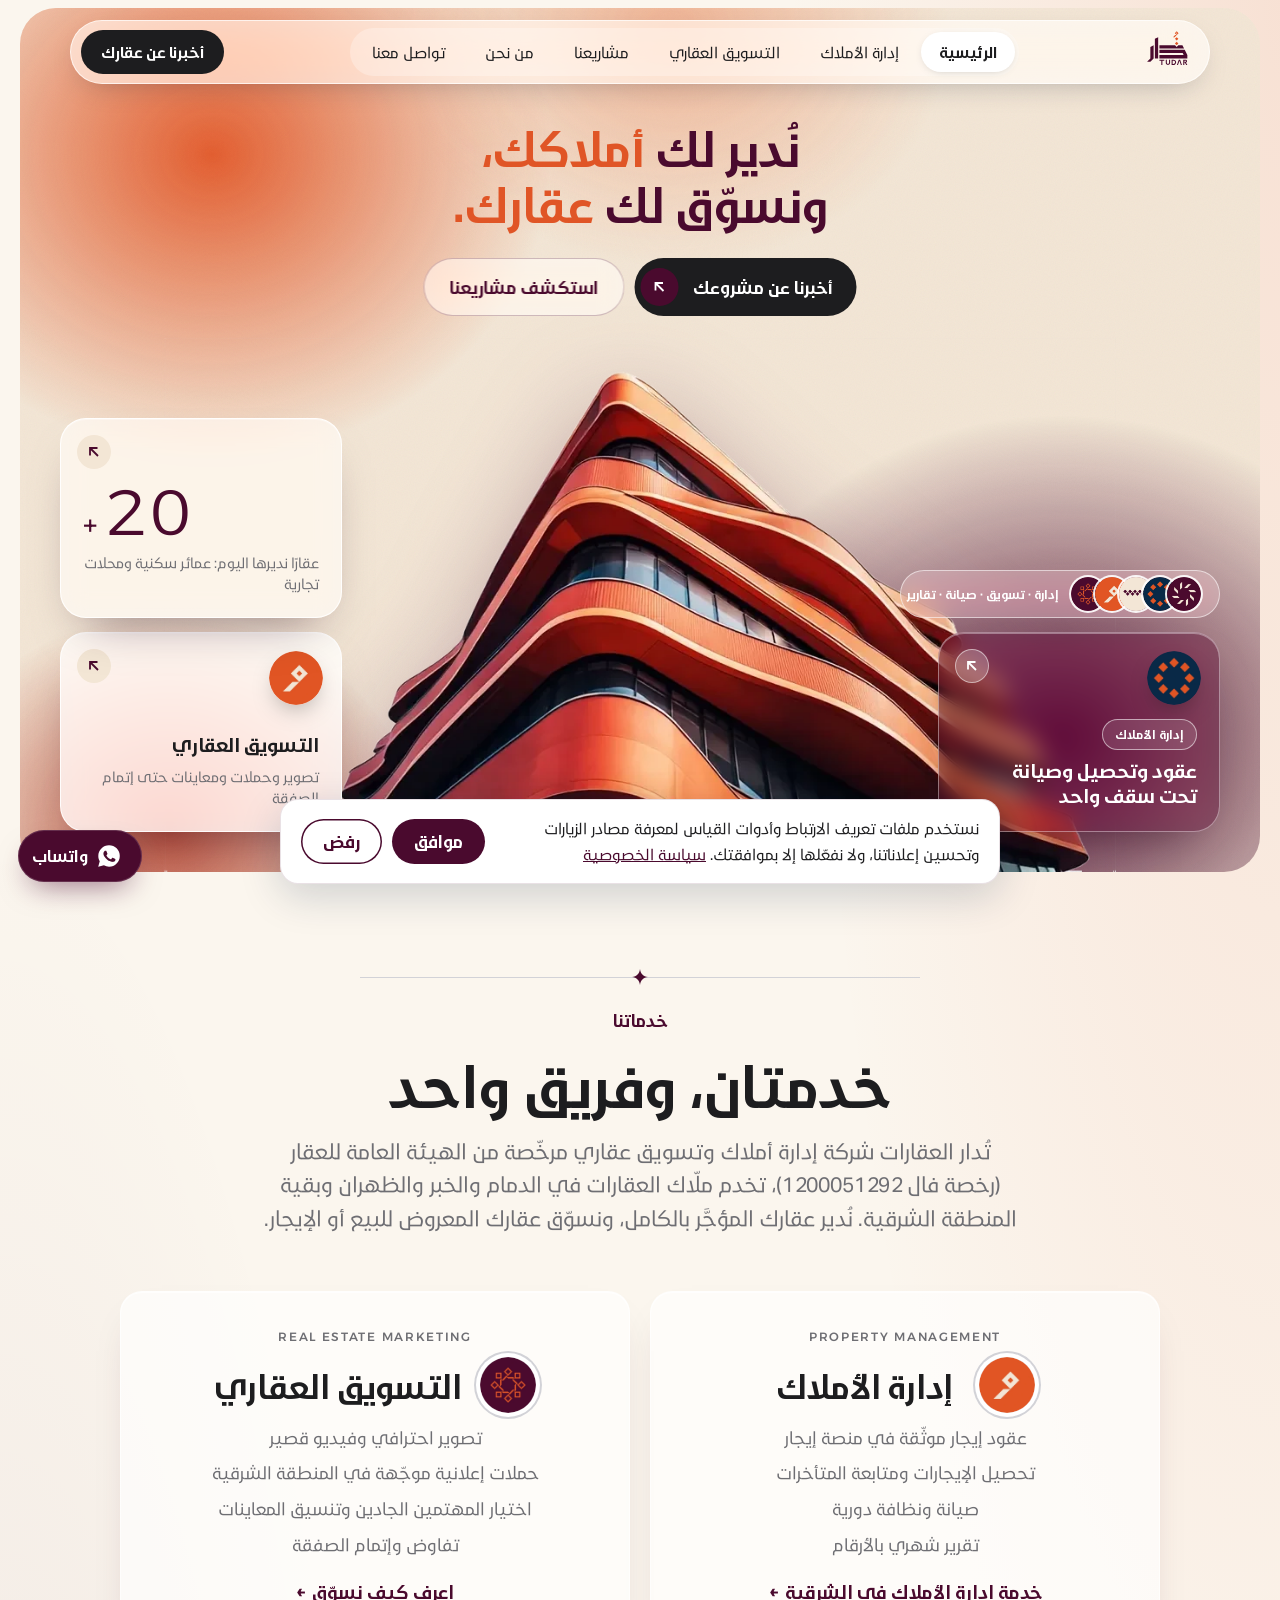
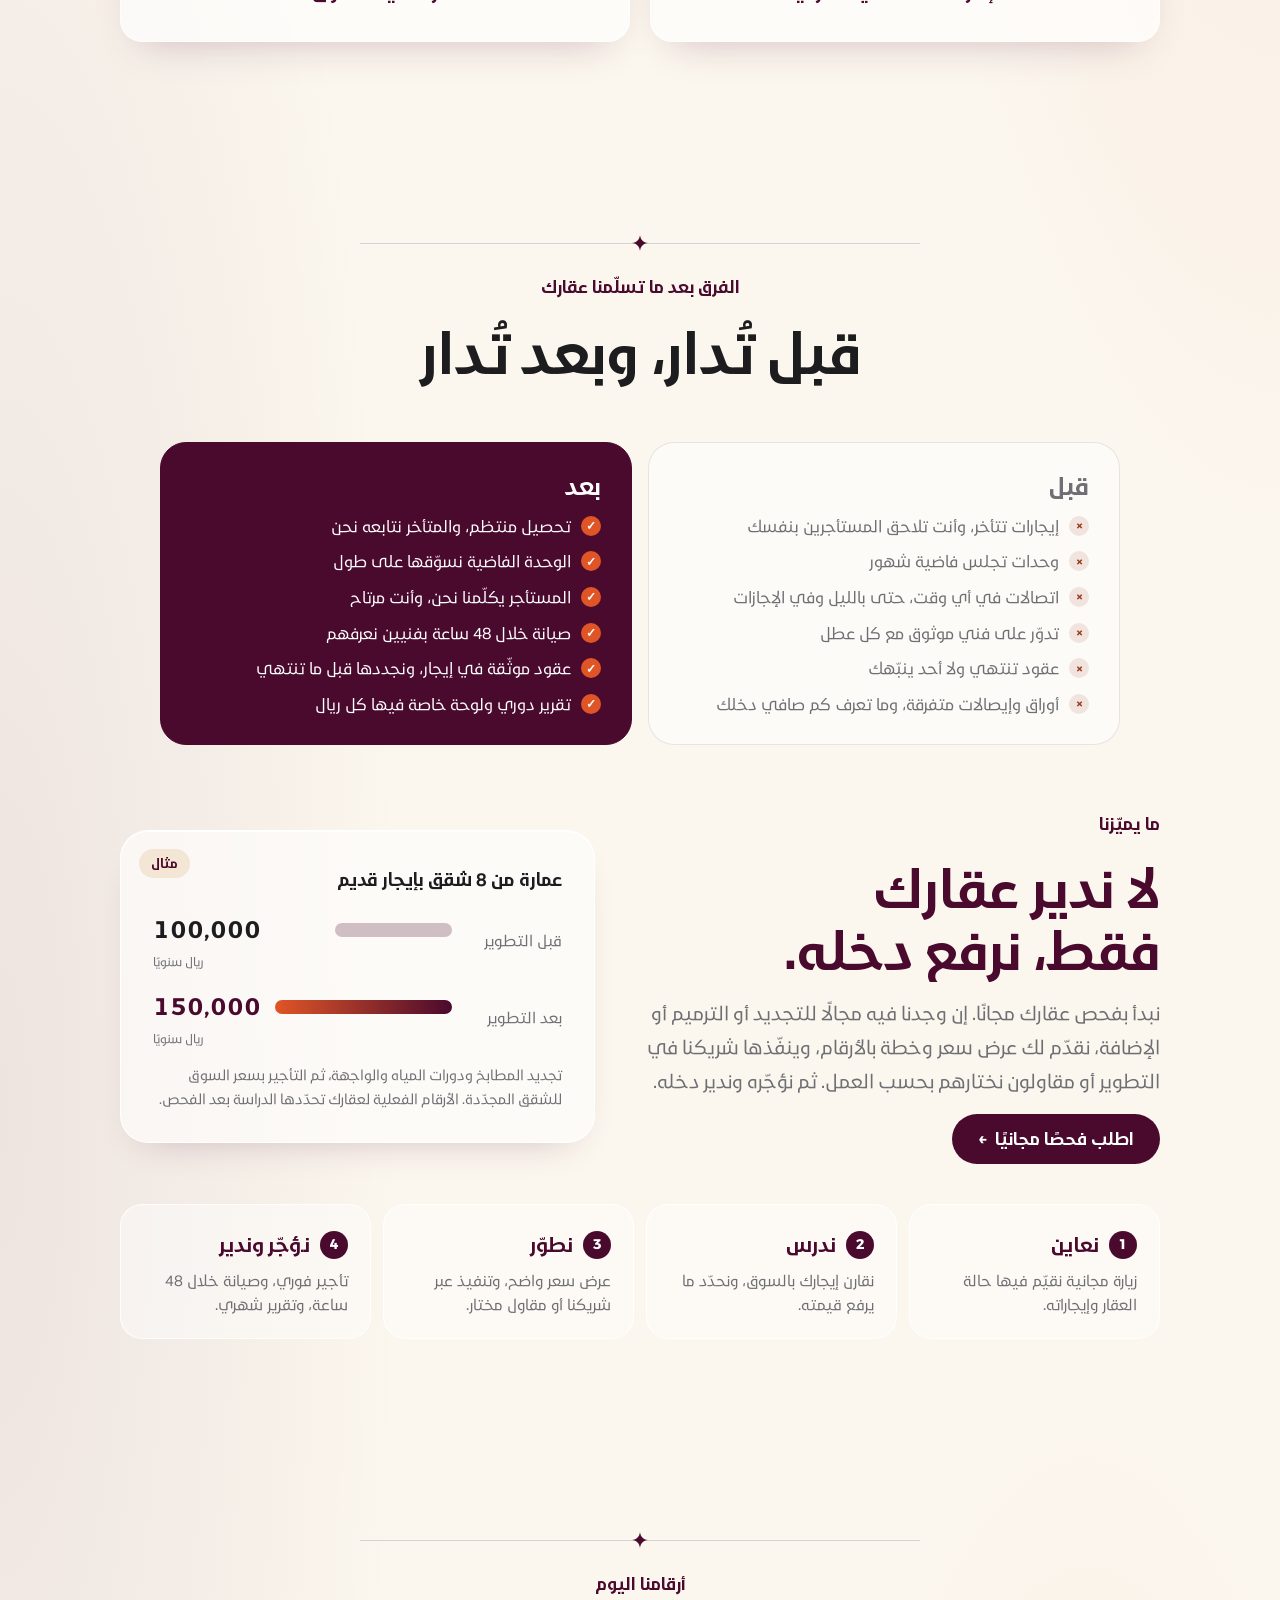
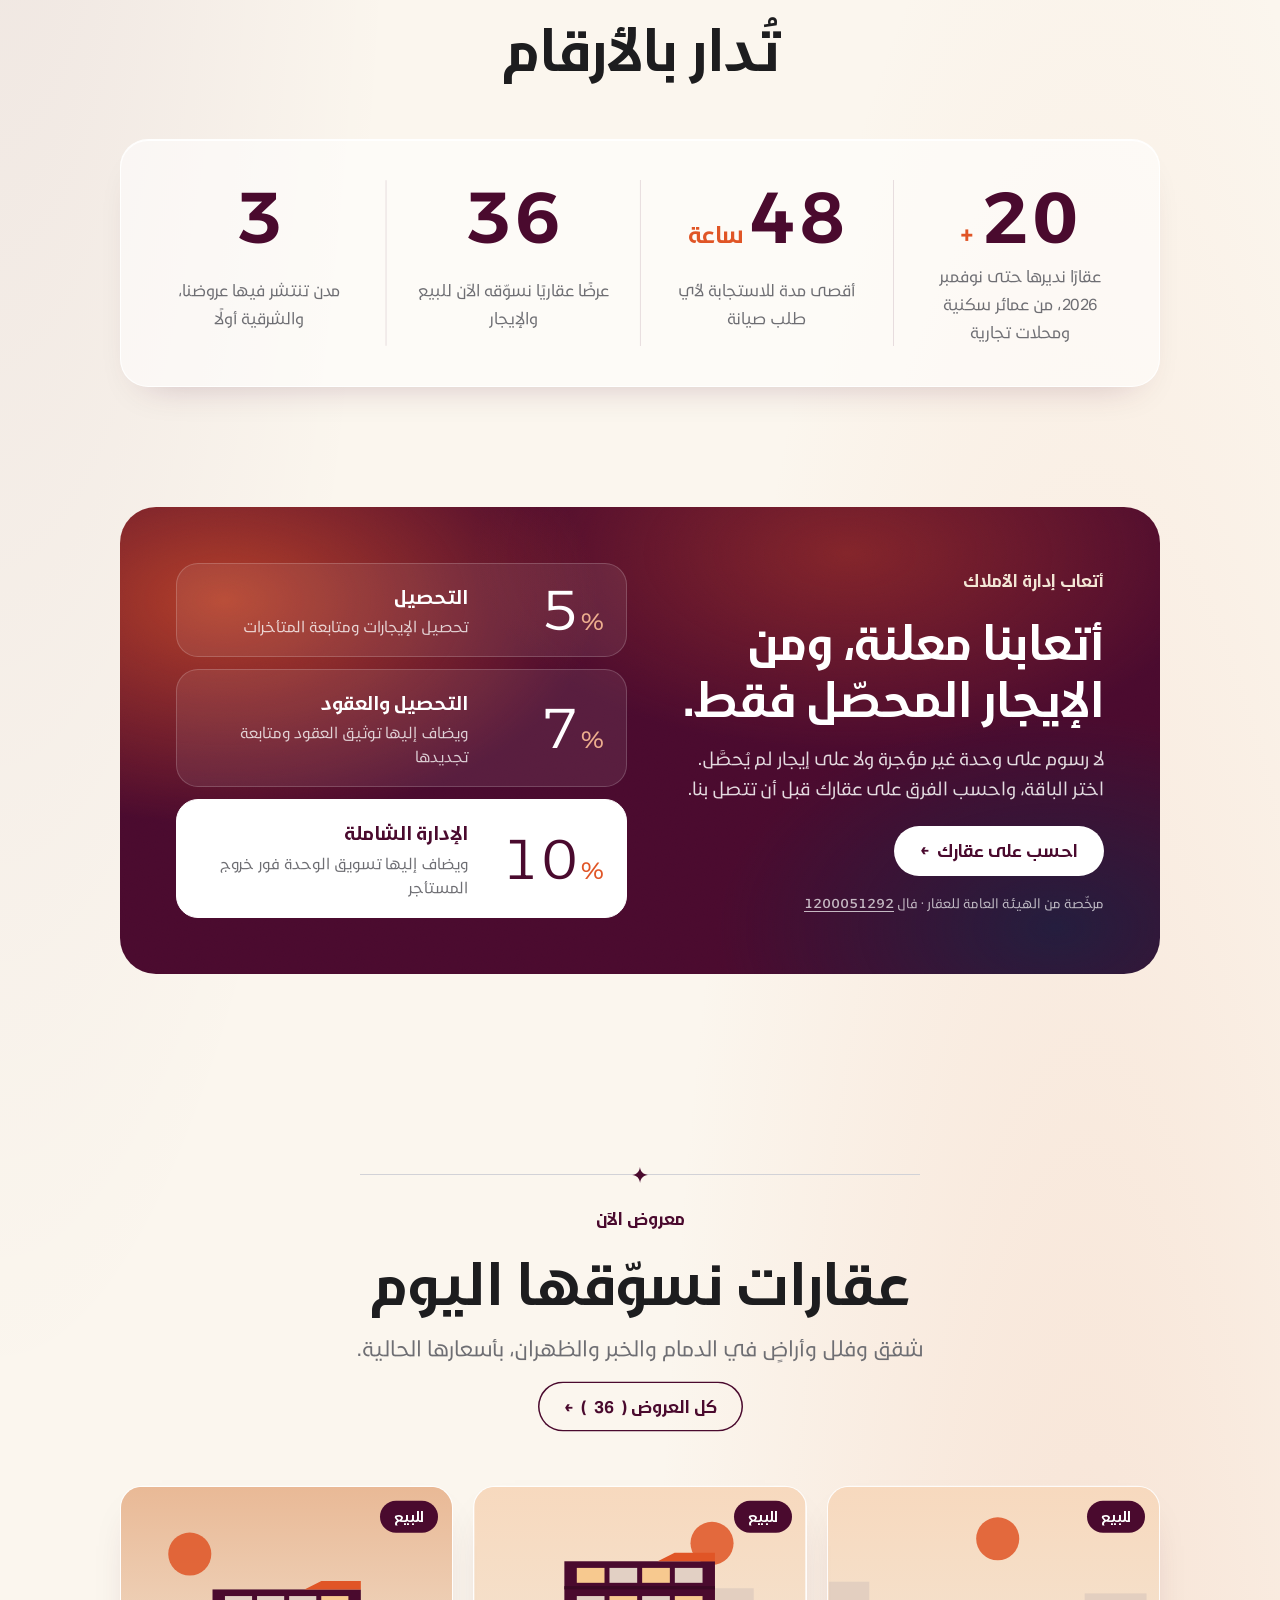
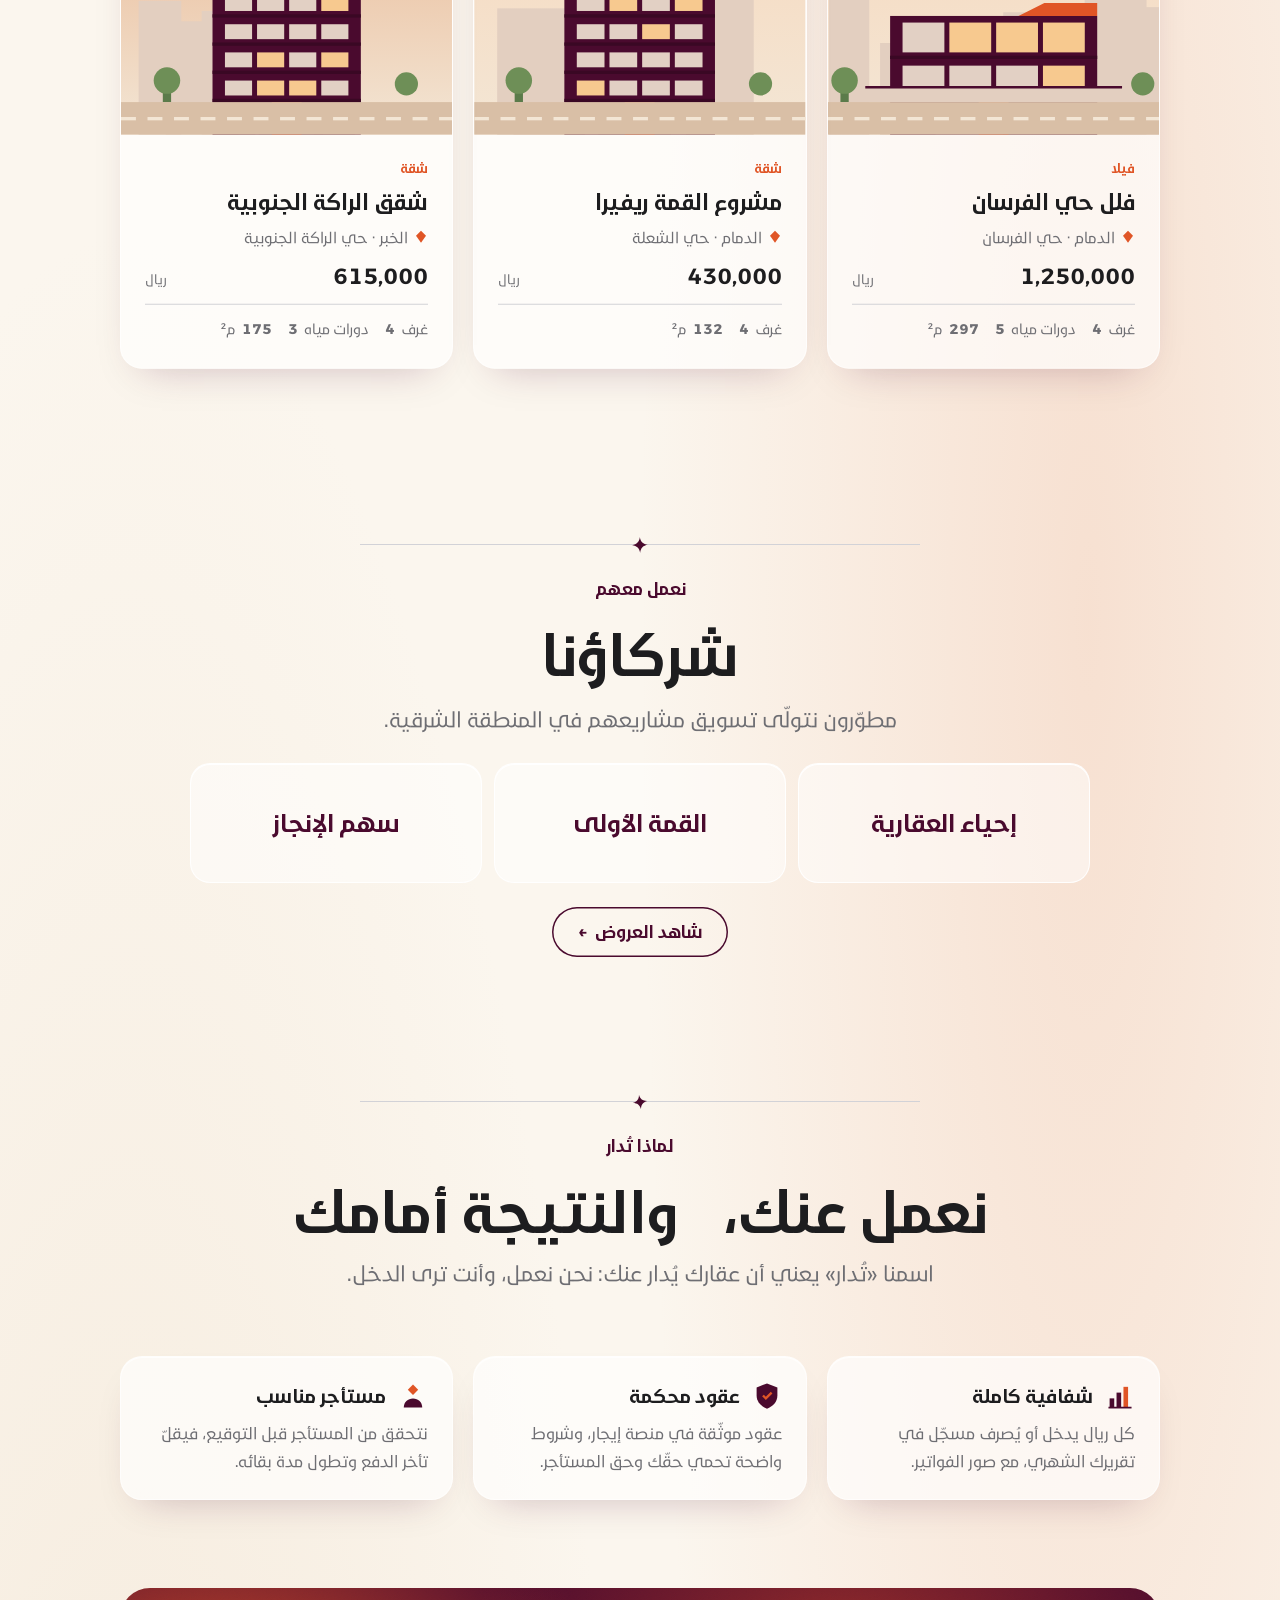
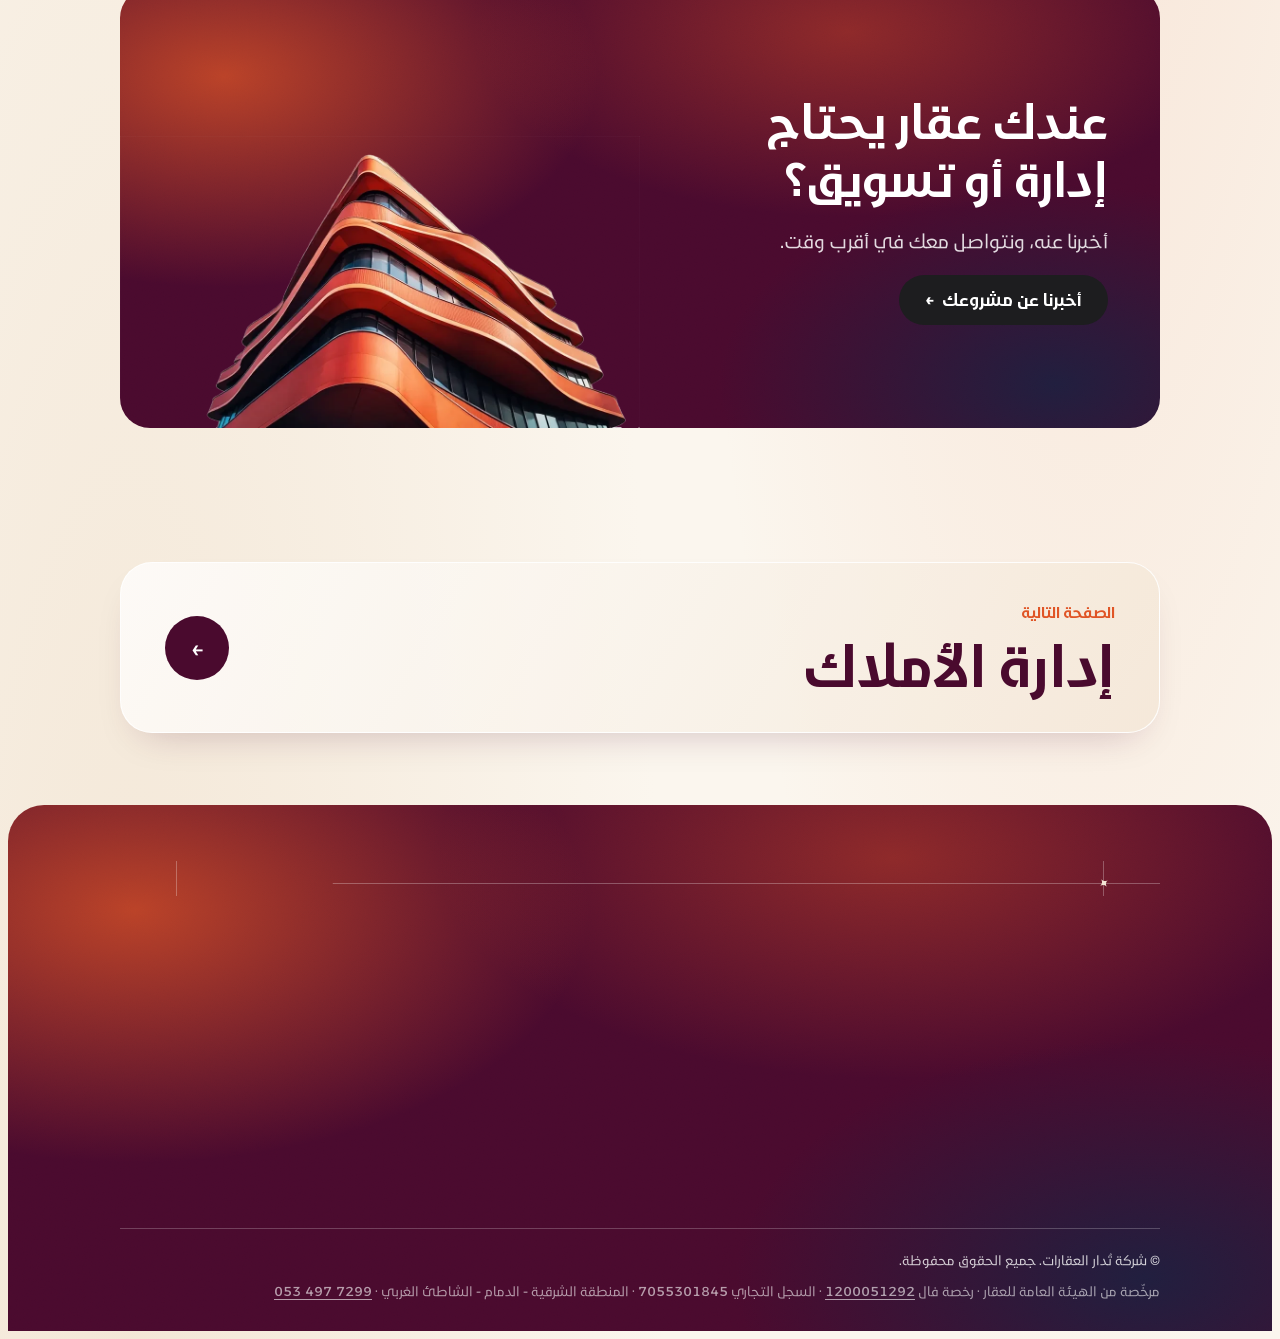
==== index.html @ bb9e34f0 "تحديث العروض من عقار" ====
<!doctype html>
<html lang="ar" dir="rtl">
<head>
<meta charset="utf-8">
<meta name="robots" content="noindex,nofollow"><!-- نسخة المعاينة فقط: tools/make-production.mjs يحذف هذا السطر -->
<meta name="viewport" content="width=device-width,initial-scale=1,viewport-fit=cover">
<title>تُدار العقارات | إدارة أملاك وتسويق عقاري بالشرقية</title>
<meta name="description" content="نُدير لك أملاكك ونسوّق لك عقارك في الدمام والخبر والظهران: تحصيل، عقود، صيانة خلال 48 ساعة وتقارير شهرية. اطلب فحص عمارتك مجانًا.">
<meta name="theme-color" content="#FFFFFF">
<link rel="canonical" href="https://tudar.sa/">
<link rel="alternate" hreflang="ar-SA" href="https://tudar.sa/">
<link rel="alternate" hreflang="x-default" href="https://tudar.sa/">
<link rel="icon" href="favicon.svg" type="image/svg+xml">
<link rel="icon" href="favicon-32.png" sizes="32x32" type="image/png">
<link rel="apple-touch-icon" href="apple-touch-icon.png">
<meta property="og:type" content="website">
<meta property="og:locale" content="ar_SA">
<meta property="og:site_name" content="تُدار العقارات">
<meta property="og:title" content="تُدار العقارات | إدارة أملاك وتسويق عقاري بالشرقية">
<meta property="og:description" content="نُدير لك أملاكك ونسوّق لك عقارك في الدمام والخبر والظهران: تحصيل، عقود، صيانة خلال 48 ساعة وتقارير شهرية. اطلب فحص عمارتك مجانًا.">
<meta property="og:url" content="https://tudar.sa/">
<meta property="og:image" content="https://tudar.sa/og-image.jpg">
<meta property="og:image:width" content="1200">
<meta property="og:image:height" content="630">
<meta name="twitter:card" content="summary_large_image">
<link rel="preload" href="assets/fonts/Noor-Bold.woff2" as="font" type="font/woff2" crossorigin>
<link rel="preload" href="assets/fonts/Noor-Regular.woff2" as="font" type="font/woff2" crossorigin>
<link rel="preload" href="assets/img/hero-building.webp" as="image">
<!-- التنسيقات: كل ملف مسؤول عن جزء، والترتيب مهم (الأخير يغلب) -->
<link rel="stylesheet" href="assets/css/00-fonts.css">
<link rel="stylesheet" href="assets/css/01-base.css">
<link rel="stylesheet" href="assets/css/02-buttons-header.css">
<link rel="stylesheet" href="assets/css/03-sections.css">
<link rel="stylesheet" href="assets/css/04-management.css">
<link rel="stylesheet" href="assets/css/05-projects.css">
<link rel="stylesheet" href="assets/css/06-nav-hero.css">
<link rel="stylesheet" href="assets/css/07-motion-support.css">
<link rel="stylesheet" href="assets/css/08-brand-overrides.css">
<link rel="stylesheet" href="assets/css/09-glass-cover.css">
<link rel="stylesheet" href="assets/css/10-performance.css">
<link rel="stylesheet" href="assets/css/11-next-page.css">
<link rel="stylesheet" href="assets/css/12-calculator.css">
<link rel="stylesheet" href="assets/css/13-cover-headline.css">
<link rel="stylesheet" href="assets/css/14-refresh.css">
<link rel="stylesheet" href="assets/css/15-seo-pages.css">
<!-- Google Tag Manager (GTM-K3HG7TJR). لتغيير الحاوية: استبدل المعرّف هنا وفي الجزء noscript أعلى <body>.
     كل أكواد القياس والبكسلات (GA4 وMeta وTikTok وSnap وX) تُضاف من داخل GTM، ولا تعمل قبل موافقة الزائر. -->
<script>
window.dataLayer=window.dataLayer||[];function gtag(){dataLayer.push(arguments)}
gtag("consent","default",{ad_storage:"denied",ad_user_data:"denied",ad_personalization:"denied",analytics_storage:"denied",wait_for_update:500});
try{if(localStorage.getItem("tdr_consent")==="granted"){gtag("consent","update",{ad_storage:"granted",ad_user_data:"granted",ad_personalization:"granted",analytics_storage:"granted"});dataLayer.push({event:"consent_granted"})}}catch(e){}
(function(w,d,s,l,i){if(/^\{\{/.test(i))return;w[l].push({"gtm.start":new Date().getTime(),event:"gtm.js"});var f=d.getElementsByTagName(s)[0],j=d.createElement(s);j.async=true;j.src="https://www.googletagmanager.com/gtm.js?id="+i;f.parentNode.insertBefore(j,f)})(window,document,"script","dataLayer","GTM-K3HG7TJR");
</script>
<!-- End Google Tag Manager -->
<script type="application/ld+json">{"@context":"https://schema.org","@type":"RealEstateAgent","@id":"https://tudar.sa/#organization","name":"تُدار العقارات","alternateName":["تدار العقارات","شركة تُدار العقارات","Tudar Real Estate","TUDAR"],"url":"https://tudar.sa/","logo":"https://tudar.sa/icon-512.png","image":"https://tudar.sa/og-image.jpg","slogan":"نُدير لك أملاكك، ونسوّق لك عقارك","description":"تُدار العقارات شركة إدارة أملاك وتسويق عقاري مرخّصة من الهيئة العامة للعقار (رخصة فال 1200051292)، تخدم ملّاك العقارات في الدمام والخبر والظهران وبقية المنطقة الشرقية.","telephone":"+966534977299","identifier":{"@type":"PropertyValue","name":"رخصة فال","value":"1200051292","url":"https://aqari.rega.gov.sa/Inquires/Brokerage/Details/1200051292"},"address":{"@type":"PostalAddress","streetAddress":"حي الشاطئ الغربي","addressLocality":"الدمام","addressRegion":"المنطقة الشرقية","addressCountry":"SA"},"areaServed":[{"@type":"City","name":"الدمام"},{"@type":"City","name":"الخبر"},{"@type":"City","name":"الظهران"},{"@type":"City","name":"القطيف"},{"@type":"City","name":"الجبيل"},{"@type":"City","name":"الأحساء"},{"@type":"City","name":"رأس تنورة"}],"openingHours":"Su-Th 09:00-17:00","openingHoursSpecification":{"@type":"OpeningHoursSpecification","dayOfWeek":["Sunday","Monday","Tuesday","Wednesday","Thursday"],"opens":"09:00","closes":"17:00"},"contactPoint":{"@type":"ContactPoint","telephone":"+966534977299","contactType":"customer service","availableLanguage":["ar"],"hoursAvailable":{"@type":"OpeningHoursSpecification","dayOfWeek":["Sunday","Monday","Tuesday","Wednesday","Thursday"],"opens":"09:00","closes":"21:00"}},"sameAs":["https://www.instagram.com/tudar_sa","https://www.tiktok.com/@tudar.sa","https://x.com/tudar_sa"]}</script>
<script type="application/ld+json">{"@context":"https://schema.org","@type":"WebSite","name":"تُدار العقارات","url":"https://tudar.sa/","inLanguage":"ar-SA","publisher":{"@id":"https://tudar.sa/#organization"}}</script>
</head>
<body data-page="home">
<!-- Google Tag Manager (noscript) -->
<noscript><iframe src="https://www.googletagmanager.com/ns.html?id=GTM-K3HG7TJR" height="0" width="0" style="display:none;visibility:hidden"></iframe></noscript>
<!-- End Google Tag Manager (noscript) -->
<header class="top">
  <div class="wrap">
    <nav class="nav" aria-label="القائمة الرئيسية">
      <a class="brand" href="./" aria-label="تُدار العقارات، الرئيسية"><span data-logo="primary"></span></a>
      <div class="links">
        <a href="./" aria-current="page">الرئيسية</a>
        <a href="property-management">إدارة الأملاك</a>
        <a href="real-estate-marketing">التسويق العقاري</a>
        <a href="projects">مشاريعنا</a>
        <a href="about">من نحن</a>
        <a href="contact">تواصل معنا</a>
      </div>
      <a class="btn btn-o" href="free-inspection">أخبرنا عن عقارك</a>
      <button class="menu-t" id="menuT" aria-label="القائمة" aria-controls="mobileNav" aria-expanded="false"><span class="ml m1"></span><span class="ml m2"></span></button>
    </nav>
    <div class="mobile" id="mobileNav">
      <a href="./" aria-current="page">الرئيسية</a>
      <a href="property-management">إدارة الأملاك</a>
      <a href="real-estate-marketing">التسويق العقاري</a>
      <a href="projects">مشاريعنا</a>
      <a href="calculator">الحاسبة</a>
      <a href="about">من نحن</a>
      <a href="free-inspection">افحص عمارتك مجانًا</a>
      <a href="contact">تواصل معنا</a>
    </div>
  </div>
</header>

<main id="app"><div class="page">

<section class="hero3" aria-labelledby="heroH">
  <div class="h3-frame">
    <div class="mesh mesh-hero" aria-hidden="true"><i class="b1"></i><i class="b2"></i><i class="b3"></i><i class="b4"></i><i class="b5"></i></div>
    <div class="h3-word" aria-hidden="true"><svg viewBox="24 -29 1722 1300" xmlns="http://www.w3.org/2000/svg" role="img" aria-label="تُدار العقارات"><polygon fill="#FFFFFF" points="231.65,665.62 358.90,601.99 358.90,1110.99 231.65,1238.24 104.40,1238.24 231.65,1110.99"/><polygon fill="#FFFFFF" points="407.50,351.04 534.75,287.41 534.75,1110.99 407.50,1110.99"/><polygon fill="#FFFFFF" points="583.36,601.99 1189.17,601.99 1252.80,665.62 1316.42,601.99 1475.65,601.99 1539.28,729.24 583.36,729.24"/><polygon fill="#FFFFFF" points="583.36,777.85 1563.58,777.85 1666.53,983.74 1666.53,1110.99 583.36,1110.99 583.36,983.74 1524.26,983.74 1484.94,905.10 583.36,905.10"/><polygon fill="#FFFFFF" points="1252.8,287.41 1319.29,353.90 1252.8,420.40 1186.31,353.90"/><polygon fill="#FFFFFF" points="1252.8,469.00 1319.29,535.50 1252.8,601.99 1186.31,535.50"/><polygon fill="#FFFFFF" points="1252.80 205.63 1171.02 287.41 1111.20 287.41 1192.97 205.63"/><path fill="#FFFFFF" fill-rule="evenodd" d="M1252.80,59.00L1326.12,132.32L1252.80,205.63L1179.48,132.32Z M1252.80,108.35L1276.77,132.32L1252.80,156.29L1228.83,132.32Z"/></svg></div>
    <img class="h3-bld" src="assets/img/hero-building.webp" width="1096" height="616" alt="مبنى بواجهة برتقالية منحنية">
    <div class="h3-copy">
      <h1 id="heroH"><span class="ln"><span class="w">نُدير</span> <span class="w">لك</span> <span class="w"><em>أملاكك،</em></span></span> <br><span class="ln"><span class="w">ونسوّق</span> <span class="w">لك</span> <span class="w"><em>عقارك.</em></span></span></h1>
      <div class="h3-ctas"><a href="free-inspection" class="btn btn-k">أخبرنا عن مشروعك <span class="ci" aria-hidden="true"><svg width="14" height="14" viewBox="0 0 14 14"><path d="M11 11L3 3M3 10.5V3h7.5" stroke="currentColor" stroke-width="1.8" fill="none"/></svg></span></a><a href="projects" class="btn btn-l">استكشف مشاريعنا</a></div>
    </div>
    <div class="h3-side">
      <div class="h3-pill"><span class="stack" aria-hidden="true"><img class="bico" src="assets/img/icon-aqarat.webp" alt="" width="256" height="256"><img class="bico" src="assets/img/icon-mullak.webp" alt="" width="256" height="256"><img class="bico" src="assets/img/icon-mustajirun.webp" alt="" width="256" height="256"><img class="bico" src="assets/img/icon-siyana.webp" alt="" width="256" height="256"><img class="bico" src="assets/img/icon-tawasul.webp" alt="" width="256" height="256"></span><span>إدارة · تسويق · صيانة · تقارير</span></div>
      <div class="h3-cards">
        <a href="property-management" class="gcard g-dark"><span class="ga" aria-hidden="true"><svg width="14" height="14" viewBox="0 0 14 14"><path d="M11 11L3 3M3 10.5V3h7.5" stroke="currentColor" stroke-width="1.8" fill="none"/></svg></span><img class="bico" src="assets/img/icon-siyana.webp" alt="" width="256" height="256"><span class="gbadge">إدارة الأملاك</span><h3>عقود وتحصيل وصيانة تحت سقف واحد</h3></a>
        <a class="gcard g-light" href="real-estate-marketing"><span class="ga" aria-hidden="true"><svg width="14" height="14" viewBox="0 0 14 14"><path d="M11 11L3 3M3 10.5V3h7.5" stroke="currentColor" stroke-width="1.8" fill="none"/></svg></span><img class="bico" src="assets/img/icon-mullak.webp" alt="" width="256" height="256"><h3>التسويق العقاري</h3><p>تصوير وحملات ومعاينات حتى إتمام الصفقة</p></a>
        <a href="property-management" class="gcard g-glass"><span class="ga" aria-hidden="true"><svg width="14" height="14" viewBox="0 0 14 14"><path d="M11 11L3 3M3 10.5V3h7.5" stroke="currentColor" stroke-width="1.8" fill="none"/></svg></span><b class="num" dir="ltr"><small>+</small>20</b><p>عقارًا نديرها اليوم: عمائر سكنية ومحلات تجارية</p></a>
      </div>
    </div>
  </div>
</section>

<section><div class="wrap">
  <div class="sec-head"><span class="eyebrow">خدماتنا</span><h2>خدمتان، وفريق واحد</h2><p>تُدار العقارات شركة إدارة أملاك وتسويق عقاري مرخّصة من الهيئة العامة للعقار (رخصة فال 1200051292)، تخدم ملّاك العقارات في الدمام والخبر والظهران وبقية المنطقة الشرقية. نُدير عقارك المؤجَّر بالكامل، ونسوّق عقارك المعروض للبيع أو الإيجار.</p></div>
  <div class="split">
    <a href="property-management"><span class="tag">PROPERTY MANAGEMENT</span><img class="bico" src="assets/img/icon-mullak.webp" alt="" width="256" height="256"><h3>إدارة الأملاك</h3><p class="sd">عقود وتحصيل وصيانة وتقرير شهري</p><ul><li>عقود إيجار موثّقة في منصة إيجار</li><li>تحصيل الإيجارات ومتابعة المتأخرات</li><li>صيانة ونظافة دورية</li><li>تقرير شهري بالأرقام</li></ul><span class="go">خدمة إدارة الأملاك في الشرقية <span class="arr">←</span></span></a>
    <a href="real-estate-marketing"><span class="tag">REAL ESTATE MARKETING</span><img class="bico" src="assets/img/icon-aqarat.webp" alt="" width="256" height="256"><h3>التسويق العقاري</h3><p class="sd">تصوير وحملات ومعاينات حتى إتمام الصفقة</p><ul><li>تصوير احترافي وفيديو قصير</li><li>حملات إعلانية موجّهة في المنطقة الشرقية</li><li>اختيار المهتمين الجادين وتنسيق المعاينات</li><li>تفاوض وإتمام الصفقة</li></ul><span class="go">اعرف كيف نسوّق <span class="arr">←</span></span></a>
  </div>
</div></section>

<section class="ba"><div class="wrap">
  <div class="sec-head"><span class="eyebrow">الفرق بعد ما تسلّمنا عقارك</span><h2>قبل تُدار، وبعد تُدار</h2></div>
  <div class="ba-g">
    <div class="ba-c before"><h3>قبل</h3><ul role="list">
      <li>إيجارات تتأخر، وأنت تلاحق المستأجرين بنفسك</li>
      <li>وحدات تجلس فاضية شهور</li>
      <li>اتصالات في أي وقت، حتى بالليل وفي الإجازات</li>
      <li>تدوّر على فني موثوق مع كل عطل</li>
      <li>عقود تنتهي ولا أحد ينبّهك</li>
      <li>أوراق وإيصالات متفرقة، وما تعرف كم صافي دخلك</li>
    </ul></div>
    <div class="ba-c after"><h3>بعد</h3><ul role="list">
      <li>تحصيل منتظم، والمتأخر نتابعه نحن</li>
      <li>الوحدة الفاضية نسوّقها على طول</li>
      <li>المستأجر يكلّمنا نحن، وأنت مرتاح</li>
      <li>صيانة خلال 48 ساعة بفنيين نعرفهم</li>
      <li>عقود موثّقة في إيجار، ونجددها قبل ما تنتهي</li>
      <li>تقرير دوري ولوحة خاصة فيها كل ريال</li>
    </ul></div>
  </div>
</div></section>

<section class="devsec"><div class="wrap">
  <div class="dev-in">
    <div class="dev-t">
      <span class="eyebrow">ما يميّزنا</span>
      <h2>لا ندير عقارك فقط، نرفع دخله.</h2>
      <p>نبدأ بفحص عقارك مجانًا. إن وجدنا فيه مجالًا للتجديد أو الترميم أو الإضافة، نقدّم لك عرض سعر وخطة بالأرقام، وينفّذها شريكنا في التطوير أو مقاولون نختارهم بحسب العمل. ثم نؤجّره وندير دخله.</p>
      <a href="free-inspection?svc=dev" class="btn btn-o">اطلب فحصًا مجانيًا <span class="arr">←</span></a>
    </div>
    <div class="dev-ex" aria-label="مثال على رفع الدخل">
      <span class="dev-tag">مثال</span>
      <p class="dev-cap">عمارة من 8 شقق بإيجار قديم</p>
      <div class="dev-bars">
        <div class="db before"><span>قبل التطوير</span><i style="--w:66%"></i><b class="num">100,000</b><small>ريال سنويًا</small></div>
        <div class="db after"><span>بعد التطوير</span><i style="--w:100%"></i><b class="num">150,000</b><small>ريال سنويًا</small></div>
      </div>
      <p class="dev-note">تجديد المطابخ ودورات المياه والواجهة، ثم التأجير بسعر السوق للشقق المجدّدة. الأرقام الفعلية لعقارك تحدّدها الدراسة بعد الفحص.</p>
    </div>
  </div>
  <ol class="dev-steps" role="list">
    <li><b>نعاين</b><span>زيارة مجانية نقيّم فيها حالة العقار وإيجاراته.</span></li>
    <li><b>ندرس</b><span>نقارن إيجارك بالسوق، ونحدّد ما يرفع قيمته.</span></li>
    <li><b>نطوّر</b><span>عرض سعر واضح، وتنفيذ عبر شريكنا أو مقاول مختار.</span></li>
    <li><b>نؤجّر وندير</b><span>تأجير فوري، وصيانة خلال 48 ساعة، وتقرير شهري.</span></li>
  </ol>
</div></section>

<section class="dark"><div class="wrap">
  <div class="sec-head"><span class="eyebrow">أرقامنا اليوم</span><h2>تُدار بالأرقام</h2></div>
  <div class="nums">
    <div><b class="num" dir="ltr"><small>+</small>20</b><span>عقارًا نديرها حتى نوفمبر 2026، من عمائر سكنية ومحلات تجارية</span></div>
    <div><b class="num">48<small>ساعة</small></b><span>أقصى مدة للاستجابة لأي طلب صيانة</span></div>
    <div><b class="num" data-cnt="ls">36</b><span>عرضًا عقاريًا نسوّقه الآن للبيع والإيجار</span></div>
    <div><b class="num" data-cnt="cities">3</b><span>مدن تنتشر فيها عروضنا، والشرقية أولًا</span></div>
  </div>
</div></section>

<section class="fees"><div class="wrap">
  <div class="fees-in">
    <div class="fees-t"><span class="eyebrow">أتعاب إدارة الأملاك</span><h2>أتعابنا معلنة، ومن الإيجار المحصّل فقط.</h2><p>لا رسوم على وحدة غير مؤجرة ولا على إيجار لم يُحصَّل. اختر الباقة، واحسب الفرق على عقارك قبل أن تتصل بنا.</p><a href="calculator" class="btn btn-w">احسب على عقارك <span class="arr">←</span></a><small class="fees-lic">مرخّصة من الهيئة العامة للعقار · فال <a href="https://aqari.rega.gov.sa/Inquires/Brokerage/Details/1200051292" target="_blank" rel="noopener"><bdi class="en" dir="ltr">1200051292</bdi></a></small></div>
    <ul class="fees-l" role="list">
      <li><b class="num">5<small>%</small></b><span><strong>التحصيل</strong>تحصيل الإيجارات ومتابعة المتأخرات</span></li>
      <li><b class="num">7<small>%</small></b><span><strong>التحصيل والعقود</strong>ويضاف إليها توثيق العقود ومتابعة تجديدها</span></li>
      <li class="hi"><b class="num">10<small>%</small></b><span><strong>الإدارة الشاملة</strong>ويضاف إليها تسويق الوحدة فور خروج المستأجر</span></li>
    </ul>
  </div>
</div></section>

<section class="dark hx"><div class="wrap">
  <div class="sec-head"><span class="eyebrow">معروض الآن</span><h2>عقارات نسوّقها اليوم</h2><p>شقق وفلل وأراضٍ في الدمام والخبر والظهران، بأسعارها الحالية.</p><a href="projects" class="btn btn-g">كل العروض (<span data-cnt="ls">36</span>) <span class="arr">←</span></a></div>
  <div class="hx-view"><div class="grid3" id="hlist"><!--LISTINGS-HOME--><button class="card lcard" data-open="6775215" aria-label="تفاصيل فلل حي الفرسان"><div class="ph"><svg viewBox="0 0 400 300" preserveAspectRatio="xMidYMid slice" xmlns="http://www.w3.org/2000/svg" aria-hidden="true"><defs><linearGradient id="sk56" x1="0" y1="0" x2="0" y2="1"><stop offset="0" stop-color="#F7D9BE"/><stop offset="1" stop-color="#F3E6D5"/></linearGradient></defs><rect width="400" height="300" fill="url(#sk56)"/><circle cx="204.88683127572017" cy="62.89184670781893" r="26" fill="#E05526" opacity="0.85"/><rect x="312.0781893004115" y="145.37885802469137" width="96.65925068587106" height="154.62114197530863" fill="#E3CFC0"/><rect x="1.1574074074074074" y="114.64158950617283" width="48.67558299039781" height="185.35841049382717" fill="#E3CFC0"/><rect x="211.5329218106996" y="151.61265432098764" width="101.64098936899862" height="148.38734567901236" fill="#E3CFC0"/><rect x="309.87139917695475" y="128.7920524691358" width="74.7221364883402" height="171.2079475308642" fill="#E3CFC0"/><rect x="62.839506172839506" y="188.6797839506173" width="67.08569101508917" height="111.32021604938271" fill="#E3CFC0"/><rect x="75" y="156" width="250" height="144" fill="#4A0A2E"/><path d="M75 156l155 0 31.2 -15.6 63.8 0 0 15.6z" fill="#E05526"/><rect x="90" y="164" width="50.5" height="36" fill="#F3E6D5" opacity="0.9"/><rect x="146.5" y="164" width="50.5" height="36" fill="#F7C98F" opacity="1"/><rect x="203" y="164" width="50.5" height="36" fill="#F7C98F" opacity="1"/><rect x="259.5" y="164" width="50.5" height="36" fill="#F7C98F" opacity="1"/><rect x="75" y="204" width="250" height="4" fill="#3A0824"/><rect x="90" y="216" width="50.5" height="36" fill="#F3E6D5" opacity="0.9"/><rect x="146.5" y="216" width="50.5" height="36" fill="#F3E6D5" opacity="0.9"/><rect x="203" y="216" width="50.5" height="36" fill="#F3E6D5" opacity="0.9"/><rect x="259.5" y="216" width="50.5" height="36" fill="#F7C98F" opacity="1"/><rect x="75" y="256" width="250" height="4" fill="#3A0824"/><rect x="182" y="260" width="36" height="40" fill="#E05526"/><rect x="45" y="242" width="310" height="18" fill="#E3CFC0"/><path d="M45 242h310" stroke="#4A0A2E" stroke-width="3"/><rect x="15" y="240" width="10" height="20" fill="#5B7B4A"/><circle cx="20" cy="234" r="16" fill="#6E8F57"/><circle cx="380" cy="238" r="14" fill="#6E8F57"/><rect y="260" width="400" height="40" fill="#D9BFA6"/><rect x="0" y="278" width="18" height="4" fill="#F3E6D5"/><rect x="32" y="278" width="18" height="4" fill="#F3E6D5"/><rect x="64" y="278" width="18" height="4" fill="#F3E6D5"/><rect x="96" y="278" width="18" height="4" fill="#F3E6D5"/><rect x="128" y="278" width="18" height="4" fill="#F3E6D5"/><rect x="160" y="278" width="18" height="4" fill="#F3E6D5"/><rect x="192" y="278" width="18" height="4" fill="#F3E6D5"/><rect x="224" y="278" width="18" height="4" fill="#F3E6D5"/><rect x="256" y="278" width="18" height="4" fill="#F3E6D5"/><rect x="288" y="278" width="18" height="4" fill="#F3E6D5"/><rect x="320" y="278" width="18" height="4" fill="#F3E6D5"/><rect x="352" y="278" width="18" height="4" fill="#F3E6D5"/><rect x="384" y="278" width="18" height="4" fill="#F3E6D5"/><rect x="416" y="278" width="18" height="4" fill="#F3E6D5"/></svg><img class="lph" src="https://images.aqar.fm/webp/750x0/props/002983061_1786957345962.jpg" alt="فيلا حي الفرسان، الدمام" loading="lazy" decoding="async" referrerpolicy="no-referrer" onerror="this.remove()"><span class="badge b">للبيع</span></div><div class="bd"><span class="lk">فيلا</span><h3>فلل حي الفرسان</h3><div class="loc"><svg aria-hidden="true" width="14" height="14" viewBox="0 0 14 14"><path d="M7 1l5 5-5 7-5-7z" fill="#E05526"/></svg>الدمام · حي الفرسان</div><div class="price"><b class="num">1,250,000</b><small>ريال</small></div><div class="specs"><span>غرف <b class="num">4</b></span><span>دورات مياه <b class="num">5</b></span><span><b class="num">297</b> م²</span></div></div></button><button class="card lcard" data-open="6928576" aria-label="تفاصيل مشروع القمة ريفيرا"><div class="ph"><svg viewBox="0 0 400 300" preserveAspectRatio="xMidYMid slice" xmlns="http://www.w3.org/2000/svg" aria-hidden="true"><defs><linearGradient id="sk60" x1="0" y1="0" x2="0" y2="1"><stop offset="0" stop-color="#F7D9BE"/><stop offset="1" stop-color="#F3E6D5"/></linearGradient></defs><rect width="400" height="300" fill="url(#sk60)"/><circle cx="287.3600823045267" cy="68.35532407407408" r="26" fill="#E05526" opacity="0.85"/><rect x="256.1179698216735" y="122.59953703703704" width="81.60901063100137" height="177.40046296296296" fill="#E3CFC0"/><rect x="47.66632373113854" y="185.47337962962962" width="80.07596021947873" height="114.52662037037037" fill="#E3CFC0"/><rect x="182.7331961591221" y="146.05555555555554" width="55.04753943758573" height="153.94444444444446" fill="#E3CFC0"/><rect x="27.985253772290807" y="146.8460648148148" width="105.69041495198903" height="153.1539351851852" fill="#E3CFC0"/><rect x="150.0891632373114" y="150.3449074074074" width="51.17125342935528" height="149.6550925925926" fill="#E3CFC0"/><rect x="109.09807956104252" y="90" width="181.80384087791495" height="210" fill="#4A0A2E"/><path d="M109.09807956104252 90l112.71838134430728 0 20.4 -10.2 48.68545953360768 0 0 10.2z" fill="#E05526"/><rect x="124.09807956104252" y="98" width="33.45096021947874" height="18" fill="#F7C98F" opacity="1"/><rect x="163.54903978052127" y="98" width="33.45096021947874" height="18" fill="#F3E6D5" opacity="0.9"/><rect x="203" y="98" width="33.45096021947874" height="18" fill="#F7C98F" opacity="1"/><rect x="242.45096021947876" y="98" width="33.45096021947874" height="18" fill="#F3E6D5" opacity="0.9"/><rect x="109.09807956104252" y="120" width="181.80384087791495" height="4" fill="#3A0824"/><rect x="124.09807956104252" y="132" width="33.45096021947874" height="18" fill="#F3E6D5" opacity="0.9"/><rect x="163.54903978052127" y="132" width="33.45096021947874" height="18" fill="#F7C98F" opacity="1"/><rect x="203" y="132" width="33.45096021947874" height="18" fill="#F3E6D5" opacity="0.9"/><rect x="242.45096021947876" y="132" width="33.45096021947874" height="18" fill="#F7C98F" opacity="1"/><rect x="109.09807956104252" y="154" width="181.80384087791495" height="4" fill="#3A0824"/><rect x="124.09807956104252" y="166" width="33.45096021947874" height="18" fill="#F3E6D5" opacity="0.9"/><rect x="163.54903978052127" y="166" width="33.45096021947874" height="18" fill="#F3E6D5" opacity="0.9"/><rect x="203" y="166" width="33.45096021947874" height="18" fill="#F7C98F" opacity="1"/><rect x="242.45096021947876" y="166" width="33.45096021947874" height="18" fill="#F3E6D5" opacity="0.9"/><rect x="109.09807956104252" y="188" width="181.80384087791495" height="4" fill="#3A0824"/><rect x="124.09807956104252" y="200" width="33.45096021947874" height="18" fill="#F3E6D5" opacity="0.9"/><rect x="163.54903978052127" y="200" width="33.45096021947874" height="18" fill="#F3E6D5" opacity="0.9"/><rect x="203" y="200" width="33.45096021947874" height="18" fill="#F3E6D5" opacity="0.9"/><rect x="242.45096021947876" y="200" width="33.45096021947874" height="18" fill="#F3E6D5" opacity="0.9"/><rect x="109.09807956104252" y="222" width="181.80384087791495" height="4" fill="#3A0824"/><rect x="124.09807956104252" y="234" width="33.45096021947874" height="18" fill="#F7C98F" opacity="1"/><rect x="163.54903978052127" y="234" width="33.45096021947874" height="18" fill="#F3E6D5" opacity="0.9"/><rect x="203" y="234" width="33.45096021947874" height="18" fill="#F3E6D5" opacity="0.9"/><rect x="242.45096021947876" y="234" width="33.45096021947874" height="18" fill="#F3E6D5" opacity="0.9"/><rect x="109.09807956104252" y="256" width="181.80384087791495" height="4" fill="#3A0824"/><rect x="182" y="260" width="36" height="40" fill="#E05526"/><rect x="49.098079561042525" y="240" width="10" height="20" fill="#5B7B4A"/><circle cx="54.098079561042525" cy="234" r="16" fill="#6E8F57"/><circle cx="345.90192043895746" cy="238" r="14" fill="#6E8F57"/><rect y="260" width="400" height="40" fill="#D9BFA6"/><rect x="0" y="278" width="18" height="4" fill="#F3E6D5"/><rect x="32" y="278" width="18" height="4" fill="#F3E6D5"/><rect x="64" y="278" width="18" height="4" fill="#F3E6D5"/><rect x="96" y="278" width="18" height="4" fill="#F3E6D5"/><rect x="128" y="278" width="18" height="4" fill="#F3E6D5"/><rect x="160" y="278" width="18" height="4" fill="#F3E6D5"/><rect x="192" y="278" width="18" height="4" fill="#F3E6D5"/><rect x="224" y="278" width="18" height="4" fill="#F3E6D5"/><rect x="256" y="278" width="18" height="4" fill="#F3E6D5"/><rect x="288" y="278" width="18" height="4" fill="#F3E6D5"/><rect x="320" y="278" width="18" height="4" fill="#F3E6D5"/><rect x="352" y="278" width="18" height="4" fill="#F3E6D5"/><rect x="384" y="278" width="18" height="4" fill="#F3E6D5"/><rect x="416" y="278" width="18" height="4" fill="#F3E6D5"/></svg><img class="lph" src="https://images.aqar.fm/webp/750x0/props/002983067_1793512989693.jpg" alt="شقة حي الشعلة، الدمام" loading="lazy" decoding="async" referrerpolicy="no-referrer" onerror="this.remove()"><span class="badge b">للبيع</span></div><div class="bd"><span class="lk">شقة</span><h3>مشروع القمة ريفيرا</h3><div class="loc"><svg aria-hidden="true" width="14" height="14" viewBox="0 0 14 14"><path d="M7 1l5 5-5 7-5-7z" fill="#E05526"/></svg>الدمام · حي الشعلة</div><div class="price"><b class="num">430,000</b><small>ريال</small></div><div class="specs"><span>غرف <b class="num">4</b></span><span><b class="num">132</b> م²</span></div></div></button><button class="card lcard" data-open="6853685" aria-label="تفاصيل شقق الراكة الجنوبية"><div class="ph"><svg viewBox="0 0 400 300" preserveAspectRatio="xMidYMid slice" xmlns="http://www.w3.org/2000/svg" aria-hidden="true"><defs><linearGradient id="sk53" x1="0" y1="0" x2="0" y2="1"><stop offset="0" stop-color="#E9B996"/><stop offset="1" stop-color="#F3E6D5"/></linearGradient></defs><rect width="400" height="300" fill="url(#sk53)"/><circle cx="83.03189300411523" cy="81.29423868312757" r="26" fill="#E05526" opacity="0.85"/><rect x="54.04835390946502" y="162.4633487654321" width="107.94693072702331" height="137.5366512345679" fill="#E3CFC0"/><rect x="166.27572016460906" y="151.51774691358025" width="77.62530006858711" height="148.48225308641975" fill="#E3CFC0"/><rect x="233.1327160493827" y="155.78047839506172" width="49.0860768175583" height="144.21952160493828" fill="#E3CFC0"/><rect x="21.286008230452673" y="137.75154320987656" width="51.49592764060357" height="162.24845679012344" fill="#E3CFC0"/><rect x="97.4022633744856" y="149.93094135802468" width="44.02151920438958" height="150.06905864197532" fill="#E3CFC0"/><rect x="110.477280521262" y="124" width="179.045438957476" height="176" fill="#4A0A2E"/><path d="M110.477280521262 124l111.00817215363512 0 20.4 -10.2 47.63726680384088 0 0 10.2z" fill="#E05526"/><rect x="125.477280521262" y="132" width="32.761359739369" height="18" fill="#F3E6D5" opacity="0.9"/><rect x="164.238640260631" y="132" width="32.761359739369" height="18" fill="#F3E6D5" opacity="0.9"/><rect x="203" y="132" width="32.761359739369" height="18" fill="#F3E6D5" opacity="0.9"/><rect x="241.761359739369" y="132" width="32.761359739369" height="18" fill="#F7C98F" opacity="1"/><rect x="110.477280521262" y="154" width="179.045438957476" height="4" fill="#3A0824"/><rect x="125.477280521262" y="166" width="32.761359739369" height="18" fill="#F3E6D5" opacity="0.9"/><rect x="164.238640260631" y="166" width="32.761359739369" height="18" fill="#F3E6D5" opacity="0.9"/><rect x="203" y="166" width="32.761359739369" height="18" fill="#F3E6D5" opacity="0.9"/><rect x="241.761359739369" y="166" width="32.761359739369" height="18" fill="#F3E6D5" opacity="0.9"/><rect x="110.477280521262" y="188" width="179.045438957476" height="4" fill="#3A0824"/><rect x="125.477280521262" y="200" width="32.761359739369" height="18" fill="#F3E6D5" opacity="0.9"/><rect x="164.238640260631" y="200" width="32.761359739369" height="18" fill="#F7C98F" opacity="1"/><rect x="203" y="200" width="32.761359739369" height="18" fill="#F3E6D5" opacity="0.9"/><rect x="241.761359739369" y="200" width="32.761359739369" height="18" fill="#F7C98F" opacity="1"/><rect x="110.477280521262" y="222" width="179.045438957476" height="4" fill="#3A0824"/><rect x="125.477280521262" y="234" width="32.761359739369" height="18" fill="#F3E6D5" opacity="0.9"/><rect x="164.238640260631" y="234" width="32.761359739369" height="18" fill="#F7C98F" opacity="1"/><rect x="203" y="234" width="32.761359739369" height="18" fill="#F7C98F" opacity="1"/><rect x="241.761359739369" y="234" width="32.761359739369" height="18" fill="#F3E6D5" opacity="0.9"/><rect x="110.477280521262" y="256" width="179.045438957476" height="4" fill="#3A0824"/><rect x="182" y="260" width="36" height="40" fill="#E05526"/><rect x="50.477280521262" y="240" width="10" height="20" fill="#5B7B4A"/><circle cx="55.477280521262" cy="234" r="16" fill="#6E8F57"/><circle cx="344.522719478738" cy="238" r="14" fill="#6E8F57"/><rect y="260" width="400" height="40" fill="#D9BFA6"/><rect x="0" y="278" width="18" height="4" fill="#F3E6D5"/><rect x="32" y="278" width="18" height="4" fill="#F3E6D5"/><rect x="64" y="278" width="18" height="4" fill="#F3E6D5"/><rect x="96" y="278" width="18" height="4" fill="#F3E6D5"/><rect x="128" y="278" width="18" height="4" fill="#F3E6D5"/><rect x="160" y="278" width="18" height="4" fill="#F3E6D5"/><rect x="192" y="278" width="18" height="4" fill="#F3E6D5"/><rect x="224" y="278" width="18" height="4" fill="#F3E6D5"/><rect x="256" y="278" width="18" height="4" fill="#F3E6D5"/><rect x="288" y="278" width="18" height="4" fill="#F3E6D5"/><rect x="320" y="278" width="18" height="4" fill="#F3E6D5"/><rect x="352" y="278" width="18" height="4" fill="#F3E6D5"/><rect x="384" y="278" width="18" height="4" fill="#F3E6D5"/><rect x="416" y="278" width="18" height="4" fill="#F3E6D5"/></svg><img class="lph" src="https://images.aqar.fm/webp/750x0/props/002983064_1788333976640.jpg" alt="شقة حي الراكة الجنوبية، الخبر" loading="lazy" decoding="async" referrerpolicy="no-referrer" onerror="this.remove()"><span class="badge b">للبيع</span></div><div class="bd"><span class="lk">شقة</span><h3>شقق الراكة الجنوبية</h3><div class="loc"><svg aria-hidden="true" width="14" height="14" viewBox="0 0 14 14"><path d="M7 1l5 5-5 7-5-7z" fill="#E05526"/></svg>الخبر · حي الراكة الجنوبية</div><div class="price"><b class="num">615,000</b><small>ريال</small></div><div class="specs"><span>غرف <b class="num">4</b></span><span>دورات مياه <b class="num">3</b></span><span><b class="num">175</b> م²</span></div></div></button><!--/LISTINGS-HOME--></div></div>
</div></section>

<section class="partners"><div class="wrap">
  <div class="sec-head" style="margin-bottom:28px"><span class="eyebrow">نعمل معهم</span><h2>شركاؤنا</h2><p>مطوّرون نتولّى تسويق مشاريعهم في المنطقة الشرقية.</p></div>
  <ul class="ptiles p3" role="list"><li>إحياء العقارية</li><li>القمة الأولى</li><li>سهم الإنجاز</li></ul>
  <div style="display:flex;justify-content:center;margin-top:24px"><a href="projects" class="btn btn-g">شاهد العروض <span class="arr">←</span></a></div>
</div></section>

<section class="sandbg"><div class="wrap">
  <div class="sec-head"><span class="eyebrow">لماذا تُدار</span><h2>نعمل عنك، والنتيجة أمامك</h2><p>اسمنا «تُدار» يعني أن عقارك يُدار عنك: نحن نعمل، وأنت ترى الدخل.</p></div>
  <div class="feat">
    <div><svg class="ico" aria-hidden="true" focusable="false" viewBox="0 0 52 52"><rect x="8" y="30" width="8" height="16" fill="#4A0A2E"/><rect x="20" y="20" width="8" height="26" fill="#4A0A2E"/><rect x="32" y="10" width="8" height="36" fill="#E05526"/><path d="M6 46h40" stroke="#4A0A2E" stroke-width="3"/></svg><h3>شفافية كاملة</h3><p>كل ريال يدخل أو يُصرف مسجّل في تقريرك الشهري، مع صور الفواتير.</p></div>
    <div><svg class="ico" aria-hidden="true" focusable="false" viewBox="0 0 52 52"><path d="M26 4l18 7v14c0 11-8 19-18 23C16 44 8 36 8 25V11z" fill="#4A0A2E"/><path d="M19 25l5 5 10-10" stroke="#E05526" stroke-width="4" fill="none"/></svg><h3>عقود محكمة</h3><p>عقود موثّقة في منصة إيجار، وشروط واضحة تحمي حقّك وحق المستأجر.</p></div>
    <div><svg class="ico" aria-hidden="true" focusable="false" viewBox="0 0 52 52"><path d="M26 6l9 9-9 9-9-9z" fill="#E05526"/><path d="M10 46c0-10 7-16 16-16s16 6 16 16z" fill="#4A0A2E"/></svg><h3>مستأجر مناسب</h3><p>نتحقق من المستأجر قبل التوقيع، فيقلّ تأخر الدفع وتطول مدة بقائه.</p></div>
  </div>
</div></section>
<section class="cta-band"><div class="wrap"><div class="cta2"><div class="cta2-t"><h2>عندك عقار يحتاج إدارة أو تسويق؟</h2><p>أخبرنا عنه، ونتواصل معك في أقرب وقت.</p><a href="free-inspection" class="btn btn-w">أخبرنا عن مشروعك <span class="arr">←</span></a></div><div class="cta2-p" aria-hidden="true"></div></div></div></section><section class="nextp"><div class="wrap"><a class="np" href="property-management"><span class="np-k">الصفحة التالية</span><b>إدارة الأملاك</b><span class="np-ar" aria-hidden="true">←</span></a></div></section>
</div></main>

<!-- زر واتساب العائم: الرقم في href، والرسالة المكتوبة مسبقًا بعد text= -->
<a class="wa-fab" data-waq href="https://wa.me/966534977299?text=%D8%A7%D9%84%D8%B3%D9%84%D8%A7%D9%85%20%D8%B9%D9%84%D9%8A%D9%83%D9%85%D8%8C%20%D8%A3%D8%B1%D8%BA%D8%A8%20%D9%81%D9%8A%20%D8%A7%D9%84%D8%A7%D8%B3%D8%AA%D9%81%D8%B3%D8%A7%D8%B1%20%D8%B9%D9%86%20%D8%AE%D8%AF%D9%85%D8%A7%D8%AA%20%D8%AA%D9%8F%D8%AF%D8%A7%D8%B1" target="_blank" rel="noopener" aria-label="راسلنا على واتساب"><svg viewBox="0 0 24 24" width="26" height="26" aria-hidden="true"><path fill="currentColor" d="M12.04 2C6.58 2 2.13 6.45 2.13 11.91c0 1.75.46 3.45 1.32 4.95L2.05 22l5.25-1.38a9.9 9.9 0 0 0 4.74 1.21h.01c5.46 0 9.9-4.45 9.9-9.91 0-2.65-1.03-5.14-2.9-7.01A9.82 9.82 0 0 0 12.04 2Zm5.8 14.06c-.24.68-1.42 1.3-1.95 1.35-.5.05-.97.23-3.27-.68-2.77-1.09-4.52-3.92-4.66-4.1-.13-.18-1.11-1.48-1.11-2.82 0-1.34.7-2 .95-2.27.25-.27.54-.34.72-.34h.52c.17 0 .39-.06.61.47.24.55.79 1.9.86 2.04.07.14.11.3.02.48-.09.18-.14.3-.27.46l-.41.48c-.14.14-.28.29-.12.56.16.27.71 1.17 1.53 1.9 1.05.94 1.94 1.23 2.21 1.37.27.14.43.11.59-.07.16-.18.68-.79.86-1.06.18-.27.36-.23.61-.14.25.09 1.58.75 1.85.88.27.14.45.2.52.32.07.11.07.66-.17 1.33Z"/></svg><span>واتساب</span></a>

<footer>
  <div class="wrap">
    <div class="f-lines" aria-hidden="true"><i class="fl1"></i><i class="fl2"></i><i class="fl3"></i><svg class="star" viewBox="0 0 24 24" aria-hidden="true"><path d="M12 0C12.9 7.2 16.8 11.1 24 12C16.8 12.9 12.9 16.8 12 24C11.1 16.8 7.2 12.9 0 12C7.2 11.1 11.1 7.2 12 0Z"/></svg></div>
    <div class="foot-mask"><div class="foot">
      <div style="display:grid;gap:16px;align-content:start">
        <span data-logo="rev" style="width:96px;display:block"></span>
        <p style="opacity:.7;font-size:15px;max-width:300px">نُدير لك أملاكك، ونسوّق لك عقارك. إدارة أملاك وتسويق عقاري في المنطقة الشرقية.</p>
      </div>
      <div><h4>خدماتنا</h4><a href="property-management">إدارة الأملاك في الشرقية</a><a href="real-estate-marketing">التسويق العقاري</a><a href="free-inspection">افحص عمارتك مجانًا</a><a href="calculator">حاسبة كم يوصلك فعليًا</a></div>
      <div><h4>الشركة</h4><a href="about">من نحن</a><a href="projects">عقارات للبيع والإيجار</a><a href="contact">تواصل معنا</a><a href="privacy">سياسة الخصوصية</a></div>
      <div><h4>تواصل</h4><a href="tel:+966534977299" class="en"><bdi dir="ltr">053 497 7299</bdi></a><a href="https://wa.me/966534977299" data-waq target="_blank" rel="noopener">واتساب</a><a href="https://www.instagram.com/tudar_sa" target="_blank" rel="noopener">إنستقرام <bdi class="en" dir="ltr">@tudar_sa</bdi></a><a href="https://www.tiktok.com/@tudar.sa" target="_blank" rel="noopener">تيك توك <bdi class="en" dir="ltr">@tudar.sa</bdi></a><a href="https://x.com/tudar_sa" target="_blank" rel="noopener">إكس <bdi class="en" dir="ltr">@tudar_sa</bdi></a></div>
    </div></div>
    <div class="foot-b"><span>© شركة تُدار العقارات. جميع الحقوق محفوظة.</span><span class="lic">مرخّصة من الهيئة العامة للعقار · رخصة فال <a href="https://aqari.rega.gov.sa/Inquires/Brokerage/Details/1200051292" target="_blank" rel="noopener" title="تحقق من الرخصة على موقع الهيئة"><bdi class="en" dir="ltr">1200051292</bdi></a> · السجل التجاري <bdi class="en" dir="ltr">7055301845</bdi> · المنطقة الشرقية - الدمام - الشاطئ الغربي · <a href="tel:+966534977299"><bdi class="en" dir="ltr">053 497 7299</bdi></a></span></div>
  </div>
</footer>

<!-- مكتبات الحركة (محلية) -->
<script src="assets/vendor/motion.js" defer></script>
<!-- كود الموقع: الترتيب مهم -->
<script src="assets/js/core/tracking.js" defer></script>
<script src="assets/js/core/brand.js" defer></script>
<script src="assets/js/core/leads.js" defer></script>
<script src="assets/js/core/facade.js" defer></script>
<script src="data/listings.js?v=mwwycyqr" defer></script>
<script src="assets/js/data/live-listings.js" defer></script>
<script src="assets/js/data/images.js" defer></script>
<script src="assets/js/data/projects.js" defer></script>
<script src="assets/js/components/project-card.js" defer></script>
<script src="assets/js/components/partners.js" defer></script>
<script src="assets/js/animations/fx.js" defer></script>
<script src="assets/js/animations/scroll-scenes.js" defer></script>
<script src="assets/js/components/cards.js" defer></script>
<script src="assets/js/router.js" defer></script>
<script src="assets/js/components/ui.js" defer></script>
<script src="assets/js/components/calculator.js" defer></script>
<script src="assets/js/components/brief-form.js" defer></script>
<script src="assets/js/core/consent.js" defer></script>
<script src="assets/js/main.js" defer></script>
</body>
</html>
---- assets/css/00-fonts.css ----
/* تُدار العقارات — tudar.sa
   الخطوط: Noor للعربي، Alexandria للإنجليزي والأرقام */
@font-face{font-family:"Noor";src:url(../fonts/Noor-Light.woff2) format("woff2"),url(../fonts/Noor-Light.ttf) format("truetype");font-weight:300;font-display:swap}
@font-face{font-family:"Noor";src:url(../fonts/Noor-Regular.woff2) format("woff2"),url(../fonts/Noor-Regular.ttf) format("truetype");font-weight:400 500;font-display:swap}
@font-face{font-family:"Noor";src:url(../fonts/Noor-Bold.woff2) format("woff2"),url(../fonts/Noor-Bold.ttf) format("truetype");font-weight:600 900;font-display:swap}
@font-face{font-family:"Alexandria";src:url(../fonts/Alexandria-Variable.woff2) format("woff2"),url(../fonts/Alexandria-Variable.ttf) format("truetype");font-weight:100 900;font-display:swap}
---- assets/css/01-base.css ----
/* تُدار العقارات — tudar.sa
   الأساس: المتغيرات والألوان والخطوط والتخطيط العام */

/* Layout: Apple-style — white canvas, light-gray tiles, giant centered headlines, pill buttons; burgundy is the only strong color, orange only in the logo key and small markers */
:root{
  --burg:#4A0A2E; --burg-2:#5E1440; --orange:#E05526; --sand:#F3E6D5; --navy:#0A2947;
  --bg:#FFFFFF; --gray:#F5F5F7; --ink:#1D1D1F; --muted:#6E6E73; --line:#D2D2D7; --field:#86868B; --line-d:#D2D2D7;
  --paper:#FFFFFF;
  --ar:"Noor","Alexandria","Noto Kufi Arabic",Tahoma,sans-serif;
  --en:"Alexandria","Noor",system-ui,sans-serif;
  --w:1080px; --r:22px; --pill:980px;
  color-scheme:light;
}
*{box-sizing:border-box}
[hidden]{display:none!important}
html{scroll-padding-top:calc(80px + env(safe-area-inset-top,0px));scroll-behavior:smooth}
@media (prefers-reduced-motion:reduce){html{scroll-behavior:auto}*,*::before,*::after{transition-duration:.01ms!important;animation-duration:.01ms!important;animation-iteration-count:1!important}}
body{background:var(--bg);color:var(--ink);font-family:var(--ar);font-size:1.125rem;line-height:1.75;direction:rtl;-webkit-font-smoothing:antialiased;overflow-x:hidden}
body::before{content:"";position:fixed;inset:0 0 auto;height:env(safe-area-inset-top,0px);z-index:60;background:rgba(255,255,255,.86)}
a{color:inherit}
button,input,select,textarea{font:inherit;color:inherit}
:focus-visible{outline:2px solid var(--burg);outline-offset:3px;border-radius:6px}
h1:focus,h3:focus{outline:none}
.en,.num{font-family:var(--en);font-variant-numeric:tabular-nums}
.wrap{max-width:var(--w);margin-inline:auto;padding-left:max(20px,env(safe-area-inset-left,0px));padding-right:max(20px,env(safe-area-inset-right,0px))}
h1,h2,h3{font-weight:700;line-height:1.25;text-wrap:balance;margin:0;color:var(--ink)}
p{margin:0}
.eyebrow{display:inline-flex;align-items:center;gap:8px;font-size:17px;color:var(--burg);font-weight:700}
.eyebrow::before{content:"";width:7px;height:7px;background:var(--orange);transform:rotate(45deg)}
---- assets/css/02-buttons-header.css ----
/* تُدار العقارات — tudar.sa
   الأزرار والشريط العلوي */
/* buttons: Apple pills */
.btn{display:inline-flex;align-items:center;justify-content:center;gap:8px;min-height:48px;padding:10px 26px;border:0;border-radius:var(--pill);font-weight:700;font-size:17px;cursor:pointer;text-decoration:none;transition:background .2s,transform .15s,box-shadow .2s}
.btn:active{transform:scale(.97)}
.btn:disabled{opacity:.55;cursor:progress}
.btn-o,.btn-b{background:var(--burg);color:#fff}
.btn-o:hover,.btn-b:hover{background:var(--burg-2)}
.btn-g{background:transparent;color:var(--burg)!important;box-shadow:inset 0 0 0 1.5px var(--burg)}
.btn-g:hover{background:var(--burg);color:#fff!important}
.arr{font-family:var(--en);font-size:.9em}

/* header: frosted white bar */
header.top{position:sticky;top:env(safe-area-inset-top,0px);z-index:50;background:rgba(255,255,255,.86);-webkit-backdrop-filter:saturate(180%) blur(20px);backdrop-filter:saturate(180%) blur(20px);border-bottom:1px solid rgba(0,0,0,.08);color:var(--ink)}
.nav{display:flex;align-items:center;gap:20px;height:60px}
.brand{display:flex;align-items:center;text-decoration:none;flex-shrink:0;min-height:44px}
.brand svg{height:38px;width:auto}
.links{display:flex;gap:2px;margin-inline-start:auto}
.links a{text-decoration:none;padding:6px 14px;font-size:15px;color:var(--ink);opacity:.8;min-height:44px;display:inline-flex;align-items:center;transition:opacity .15s}
.links a:hover{opacity:1}
.links a[aria-current="page"]{opacity:1;font-weight:700;color:var(--burg)}
.nav>.btn{min-height:36px;padding:6px 16px;font-size:15px}
.nav>.btn .arr{display:none}
.menu-t{display:none;background:none;border:0;color:var(--ink);padding:9px;cursor:pointer;min-width:44px;min-height:44px}
.mobile{display:none}
@media (max-width:980px){
  .links{display:none}
  .nav{gap:8px}
  .nav>.btn{margin-inline-start:auto;min-height:44px}
  .menu-t{display:block}
  .mobile.open{display:grid;padding-block:4px 20px}
  .mobile a{padding:12px 4px;min-height:52px;display:flex;align-items:center;text-decoration:none;border-bottom:1px solid var(--line);font-size:20px;font-weight:700}
  .mobile a[aria-current="page"]{color:var(--burg)}
}

section{padding-block:110px}
@media (max-width:700px){section{padding-block:72px}}
.sec-head{display:grid;gap:14px;max-width:760px;margin:0 auto 56px;text-align:center;justify-items:center}
.sec-head h2{font-size:clamp(32px,5vw,56px);letter-spacing:0}
.sec-head p{color:var(--muted);font-size:clamp(18px,2vw,21px);line-height:1.6}
.dark{background:var(--gray)}
.sandbg{background:var(--bg)}
.sandbg+.sandbg,.dark+.dark{padding-top:0}
---- assets/css/03-sections.css ----
/* تُدار العقارات — tudar.sa
   أقسام الصفحات: الخدمات، الأرقام، العروض، المزايا، الخطوات، لوحة المالك، الحاسبة، من نحن، النماذج، التواصل */
/* HERO */
.hero{background:var(--bg);padding-block:72px 0;overflow:hidden}
.hero-grid{display:grid;grid-template-columns:1fr;gap:48px;justify-items:center;text-align:center}
.hero-txt{display:grid;justify-items:center;max-width:860px;min-width:0}
.hero h1{font-size:clamp(44px,8vw,96px);line-height:1.12;margin-top:14px}
.hero h1 em{font-style:normal;color:var(--burg)}
.hero .lead{font-size:clamp(19px,2.2vw,24px);color:var(--muted);max-width:680px;margin-top:18px;line-height:1.6}
.hero .ctas{display:flex;gap:14px;flex-wrap:wrap;justify-content:center;margin-top:32px}
.hero-art{width:100%;max-width:980px;background:var(--gray);border-radius:30px 30px 0 0;padding:56px 40px 0;display:flex;justify-content:center;min-width:0}
.hero-art svg{width:min(640px,100%);height:auto;display:block}

/* split services — two Apple tiles */
.split{display:grid;grid-template-columns:1fr 1fr;gap:20px}
.split>a{display:grid;gap:14px;justify-items:center;text-align:center;padding:48px 36px;text-decoration:none;background:var(--gray);border-radius:var(--r);min-width:0;transition:transform .3s,box-shadow .3s}
.split>a:hover{transform:scale(1.012);box-shadow:0 20px 40px -24px rgba(0,0,0,.25)}
.split .tag{font-family:var(--en);font-size:12px;letter-spacing:.14em;color:var(--muted);font-weight:500}
.split h3{font-size:clamp(28px,3.4vw,40px)}
.split ul{margin:0;padding:0;list-style:none;display:grid;gap:6px;color:var(--muted);font-size:17px}
.split li{display:flex;gap:10px;align-items:center;justify-content:center}
.split .go{font-weight:700;color:var(--burg);display:flex;gap:6px;align-items:center;margin-top:6px}
.split .ico{width:64px;height:64px}
@media (max-width:760px){.split{grid-template-columns:1fr}.split>a{padding:36px 22px}}

/* numbers */
.nums{display:grid;grid-template-columns:repeat(4,1fr);gap:20px;text-align:center}
.nums div{display:grid;gap:6px;justify-items:center}
.nums b{display:block;font-family:var(--en);font-size:clamp(44px,6vw,72px);font-weight:600;color:var(--ink);line-height:1.05}
.nums b small{font-family:var(--ar);font-size:.32em;color:var(--burg);margin-inline-start:4px;font-weight:700}
.nums>div>span{color:var(--muted);font-size:16px;max-width:200px}
.ex-note{font-size:13px;color:var(--muted);margin-top:28px;text-align:center}
@media (max-width:760px){.nums{grid-template-columns:1fr 1fr;row-gap:36px}}

/* listings */
.filters{display:flex;gap:10px;flex-wrap:wrap;justify-content:center;margin-bottom:36px}
.chip{border:0;background:var(--gray);padding:8px 20px;min-height:44px;border-radius:var(--pill);cursor:pointer;font-size:16px;transition:background .15s,color .15s}
.chip:hover{background:#E8E8ED}
.chip[aria-pressed="true"]{background:var(--ink);color:#fff}
.grid3{display:grid;grid-template-columns:repeat(3,1fr);gap:20px}
@media (max-width:980px){.grid3{grid-template-columns:1fr 1fr}}
@media (max-width:620px){.grid3{grid-template-columns:1fr}}
.card{display:grid;grid-template-rows:auto 1fr;background:var(--gray);border:0;border-radius:var(--r);overflow:hidden;text-decoration:none;min-width:0;cursor:pointer;text-align:start;padding:0;transition:transform .3s,box-shadow .3s}
.card:hover{transform:scale(1.015);box-shadow:0 24px 48px -28px rgba(0,0,0,.3)}
.card .ph{position:relative;aspect-ratio:4/3;max-width:100%;overflow:hidden}
.card .ph svg{width:100%;height:100%;display:block}
.badge{position:absolute;top:14px;inset-inline-start:14px;background:rgba(255,255,255,.92);color:var(--ink);font-size:14px;font-weight:700;padding:4px 14px;border-radius:var(--pill)}
.badge.b{background:var(--burg);color:#fff}
.card .bd{padding:22px 24px 26px;display:grid;gap:8px;align-content:start}
.card h3{font-size:22px}
.loc{color:var(--muted);font-size:15px;display:flex;gap:6px;align-items:center}
.specs{display:flex;gap:16px;flex-wrap:wrap;font-size:14px;color:var(--muted);padding-top:12px;border-top:1px solid var(--line)}
.specs span{display:inline-flex;gap:6px;align-items:center}
.price{display:flex;justify-content:space-between;align-items:baseline;gap:10px}
.price b{font-family:var(--en);font-size:22px;color:var(--ink);font-weight:600}
.price small{color:var(--muted);font-size:13px}

/* features — tiles */
.feat{display:grid;grid-template-columns:repeat(3,1fr);gap:20px}
.feat>div{background:var(--gray);border-radius:var(--r);padding:36px 30px;display:grid;gap:12px;align-content:start;min-width:0}
.dark .feat>div{background:var(--bg)}
.feat h3{font-size:22px}
.feat p{color:var(--muted);font-size:17px}
.ico{width:48px;height:48px}
@media (max-width:860px){.feat{grid-template-columns:1fr 1fr}}
@media (max-width:560px){.feat{grid-template-columns:1fr}}

/* steps (real sequence) */
.steps{display:grid;grid-template-columns:repeat(5,1fr);gap:20px;counter-reset:s}
.steps>div{background:var(--bg);border-radius:var(--r);padding:28px 24px;display:grid;gap:10px;align-content:start;min-width:0}
.steps>div::before{counter-increment:s;content:counter(s);font-family:var(--en);font-weight:600;font-size:15px;width:36px;height:36px;display:grid;place-items:center;background:var(--burg);color:#fff;border-radius:50%}
.steps h3{font-size:19px}
.steps p{font-size:16px;color:var(--muted)}
.steps.s3{grid-template-columns:repeat(3,1fr)}
@media (max-width:980px){.steps{grid-template-columns:1fr 1fr}}
@media (max-width:620px){.steps,.steps.s3{grid-template-columns:1fr}}

/* dashboard mock */
.dash-wrap{display:grid;grid-template-columns:.9fr 1.1fr;gap:56px;align-items:center}
.dash-wrap .sec-head{text-align:start;justify-items:start;margin:0}
@media (max-width:900px){.dash-wrap{grid-template-columns:1fr}.dash-wrap .sec-head{text-align:center;justify-items:center}}
.dash{background:#fff;border-radius:var(--r);box-shadow:0 30px 70px -30px rgba(0,0,0,.28),0 0 0 1px rgba(0,0,0,.05);overflow:hidden;min-width:0}
.dash-h{display:flex;justify-content:space-between;align-items:center;padding:14px 22px;border-bottom:1px solid var(--line);font-size:14px;gap:10px;font-weight:700}
.dash-h::before{content:"";width:46px;height:10px;flex-shrink:0;background:radial-gradient(circle,#D2D2D7 4px,transparent 4.5px) 0 0/16px 10px repeat-x;order:2}
.dash-b{padding:22px;display:grid;gap:18px}
.kpis{display:grid;grid-template-columns:repeat(3,1fr);gap:12px}
.kpi{background:var(--gray);border-radius:14px;padding:14px;display:grid;gap:2px}
.kpi span{font-size:12px;color:var(--muted)}
.kpi b{font-family:var(--en);font-size:22px;color:var(--ink);font-weight:600}
.kpi i{font-style:normal;font-size:12px;color:#1F6B40}
.bars{display:flex;align-items:flex-end;gap:10px;height:110px;padding-top:8px}
.bars div{flex:1;background:#E8E8ED;border-radius:6px 6px 0 0;transform-origin:50% 100%}
.bars div.on{background:var(--burg)}
.bars div.cur{background:var(--orange)}
.bars-l{display:flex;gap:10px;font-family:var(--en);font-size:11px;color:var(--muted);padding-top:6px;border-top:1px solid var(--line)}
.bars-l span{flex:1;text-align:center}
.tbl{width:100%;border-collapse:collapse;font-size:14px}
.tbl td{padding:10px 4px;border-bottom:1px solid var(--line)}
.tbl tr:last-child td{border-bottom:0}
.tbl td:last-child{text-align:left}
.pill{font-size:12px;padding:3px 10px;border-radius:20px;font-weight:700;white-space:nowrap}
.pill.ok{background:#E3F2E8;color:#1F6B40}
.pill.wait{background:#FDEBDC;color:#A8461C}
.pill.fix{background:#E6ECF3;color:var(--navy)}
@media (max-width:480px){.kpis{grid-template-columns:1fr 1fr}.kpis .kpi:last-child{grid-column:1/-1}}

/* calculator */
.calc{display:grid;grid-template-columns:1fr 1fr;gap:20px}
.calc-in{background:var(--bg);border-radius:var(--r);padding:40px;display:grid;gap:26px;align-content:center;min-width:0}
.calc-out{background:var(--bg);border-radius:var(--r);padding:40px;display:grid;gap:12px;align-content:center;min-width:0}
.calc-out>span:first-child{color:var(--muted)}
.fld{display:grid;gap:6px}
.fld label{font-size:16px;display:flex;justify-content:space-between;gap:10px;color:var(--ink)}
.fld label b{font-family:var(--en);color:var(--burg)}
input[type=range]{accent-color:var(--burg);width:100%;min-height:44px}
.calc-out .big{font-family:var(--en);font-size:clamp(40px,5.4vw,60px);font-weight:600;line-height:1.1;color:var(--burg)}
.row{display:flex;justify-content:space-between;gap:10px;padding-block:10px;border-bottom:1px solid var(--line);font-size:16px}
.row b{font-family:var(--en);font-weight:600}
@media (max-width:760px){.calc{grid-template-columns:1fr}.calc-in,.calc-out{padding:26px}}

/* about */
.manifest{font-size:clamp(28px,4vw,48px);line-height:1.5;color:var(--ink);max-width:900px;margin-inline:auto;text-align:center;font-weight:700}
.manifest em{font-style:normal;color:var(--burg)}
.logo-story{display:grid;grid-template-columns:1fr 1fr;gap:56px;align-items:center}
.logo-story .sec-head{text-align:start;justify-items:start}
@media (max-width:860px){.logo-story{grid-template-columns:1fr}}
.story-list{display:grid}
.story-list div{display:grid;grid-template-columns:56px 1fr;gap:16px;padding-block:20px;border-bottom:1px solid var(--line)}
.story-list b{font-size:19px}
.story-list p{color:var(--muted);font-size:16px}
.vals{display:grid;grid-template-columns:repeat(4,1fr);gap:20px}
.vals>div{background:var(--bg);border-radius:var(--r);padding:32px 26px;display:grid;gap:8px;min-width:0;text-align:center}
.vals h3{font-size:28px;color:var(--burg)}
.vals p{color:var(--muted);font-size:16px}
@media (max-width:860px){.vals{grid-template-columns:1fr 1fr}}

/* forms */
.form-shell{display:grid;grid-template-columns:.8fr 1.2fr;gap:20px;background:none}
@media (max-width:900px){.form-shell{grid-template-columns:1fr}}
.form-side{background:var(--gray);border-radius:var(--r);padding:40px;display:grid;gap:22px;align-content:start}
.form-side h2{font-size:30px}
.form-side>p{color:var(--muted)!important;opacity:1!important}
.progress{display:grid;gap:14px}
.progress li{display:flex;gap:12px;align-items:center;color:var(--muted);font-size:17px}
.progress li::before{content:"";width:22px;height:22px;border-radius:50%;border:2px solid var(--field);flex-shrink:0}
.progress li.on{color:var(--ink);font-weight:700}
.progress li.on::before{background:var(--burg);border-color:var(--burg);box-shadow:inset 0 0 0 4px var(--gray)}
.form-main{padding:40px;min-width:0;border-radius:var(--r);box-shadow:0 0 0 1px var(--line)}
@media (max-width:560px){.form-main,.form-side{padding:24px}}
.fs{display:grid;gap:20px}
.choice{display:grid;grid-template-columns:repeat(auto-fit,minmax(150px,1fr));gap:12px}
.choice label{position:relative;border:1.5px solid var(--line);border-radius:18px;padding:18px;cursor:pointer;display:grid;gap:6px;transition:border-color .2s,box-shadow .2s}
.choice input{position:absolute;opacity:0;pointer-events:none}
.choice label:hover{border-color:var(--field)}
.choice label:has(input:checked){border-color:var(--burg);box-shadow:inset 0 0 0 1px var(--burg)}
.choice label:has(input:focus-visible){outline:2px solid var(--burg);outline-offset:2px}
.choice small{color:var(--muted);font-size:14px}
.f2{display:grid;grid-template-columns:1fr 1fr;gap:16px}
@media (max-width:560px){.f2{grid-template-columns:1fr}}
.in{display:grid;gap:6px}
.in label{font-size:15px;font-weight:700}
.in input,.in select,.in textarea{min-height:52px;border:1.5px solid var(--field);background:#fff;padding:12px 16px;border-radius:12px;width:100%;min-width:0}
.in input:focus,.in select:focus,.in textarea:focus{outline:none;border-color:var(--burg);box-shadow:0 0 0 4px rgba(74,10,46,.12)}
.err{color:#B3261E;font-size:14px}
.in [aria-invalid="true"]{border-color:#B3261E}
.err-sum{border-radius:14px;background:#FCEDEC;padding:14px 18px;color:#7A1A14;font-size:15px}
.err-sum ul{margin:6px 0 0;padding-inline-start:20px}
.err-sum a{color:#7A1A14;font-weight:700}
.form-nav{display:flex;justify-content:space-between;gap:12px;margin-top:28px;flex-wrap:wrap}
.done{display:grid;gap:16px}
.done h3{font-size:30px}
.sum{background:var(--gray);border-radius:16px;padding:20px;display:grid;gap:6px;font-size:15px}

/* contact */
.contact-g{display:grid;grid-template-columns:repeat(3,1fr);gap:20px}
@media (max-width:860px){.contact-g{grid-template-columns:1fr}}
.cbox{background:var(--gray);border-radius:var(--r);padding:32px;display:grid;gap:10px;align-content:start;justify-items:center;text-align:center}
.cbox span{color:var(--muted);font-size:15px}
.cbox b{font-family:var(--en);font-size:26px;color:var(--ink);direction:ltr;user-select:all;font-weight:600}
.copy{background:none;border:0;color:var(--burg);font-weight:700;cursor:pointer;padding:8px 16px;min-height:44px;font-size:16px;border-radius:var(--pill)}
.copy:hover{background:rgba(74,10,46,.07)}
.cities{display:flex;flex-wrap:wrap;gap:10px}
.cities span{background:var(--gray);padding:8px 18px;font-size:15px;border-radius:var(--pill)}
.ctile{background:var(--gray);border-radius:var(--r);padding:40px;display:grid;gap:16px}
.ctile p{color:var(--muted)}

/* CTA band — closing tile */
.cta-band{background:var(--bg);padding-block:0 110px}
.cta-band .wrap>div{background:var(--gray);border-radius:30px;padding:72px 40px;display:grid;justify-items:center;text-align:center;gap:26px}
.cta-band h2{font-size:clamp(28px,4vw,48px);max-width:760px}
@media (max-width:700px){.cta-band .wrap>div{padding:48px 22px}.cta-band{padding-bottom:72px}}

/* page head */
.phead{background:var(--bg);padding-block:96px 40px;text-align:center}
.phead .wrap{display:grid;justify-items:center}
.phead h1{font-size:clamp(40px,7vw,84px);max-width:900px;line-height:1.15}
.phead p{font-size:clamp(19px,2.2vw,23px);color:var(--muted);max-width:680px;margin-top:18px;line-height:1.6}
.phead .crumb{font-size:15px;color:var(--burg);font-weight:700;margin-bottom:14px}
.phead .deco{display:none}
.phead .btn-g{color:var(--burg)}

/* detail sheet */
.modal{position:fixed;inset:0;z-index:80;background:rgba(0,0,0,.4);-webkit-backdrop-filter:blur(8px);backdrop-filter:blur(8px);display:grid;place-items:center;padding:max(16px,env(safe-area-inset-top,0px)) max(16px,env(safe-area-inset-right,0px)) max(16px,env(safe-area-inset-bottom,0px)) max(16px,env(safe-area-inset-left,0px))}
.sheet{background:#fff;border-radius:28px;max-width:920px;width:100%;max-height:100%;overflow:auto;display:grid;grid-template-columns:1fr 1fr}
@media (max-width:760px){.sheet{grid-template-columns:1fr}}
.sheet .ph svg{width:100%;height:100%;display:block}
.sheet .ph{min-height:260px}
.sheet .bd{padding:36px;display:grid;gap:14px;align-content:start}
.sheet h3{color:var(--ink)!important}
.x{position:sticky;top:0;justify-self:end;background:var(--gray);color:var(--ink);border:0;width:44px;height:44px;border-radius:50%;cursor:pointer;font-size:22px}

footer{background:var(--gray);color:var(--ink);padding-block:56px 28px;font-size:14px}
.foot{display:grid;grid-template-columns:1.3fr 1fr 1fr 1fr;gap:40px}
@media (max-width:860px){.foot{grid-template-columns:1fr 1fr}}
.foot h4{margin:0 0 8px;font-size:14px;color:var(--ink)}
.foot p{color:var(--muted)!important;opacity:1!important}
.foot a{display:block;text-decoration:none;color:var(--muted);padding-block:10px;font-size:14px;transition:color .15s}
.foot a:hover{color:var(--ink);text-decoration:underline}
.foot-b{display:flex;justify-content:space-between;gap:16px;flex-wrap:wrap;margin-top:40px;padding-top:20px;border-top:1px solid var(--line);font-size:13px;color:var(--muted)}

.page{animation:fade .5s ease}
@keyframes fade{from{opacity:.5;transform:translateY(10px)}}
.toast{position:fixed;bottom:calc(24px + env(safe-area-inset-bottom,0px));left:50%;transform:translateX(-50%);background:var(--ink);color:#fff;padding:12px 22px;border-radius:var(--pill);z-index:90;font-size:15px}
---- assets/css/04-management.css ----
/* تُدار العقارات — tudar.sa
   صفحة إدارة الأملاك */
/* management */
.stat4{display:grid;grid-template-columns:repeat(4,1fr);gap:20px;margin-top:56px;width:100%;max-width:960px}
.stat4>div{display:grid;gap:4px;justify-items:center}
.stat4 b{font-family:var(--en);font-size:clamp(34px,4.4vw,52px);font-weight:600;line-height:1.1}
.stat4 b small{font-family:var(--ar);font-size:.4em;color:var(--burg);margin-inline-start:4px}
.stat4>div>span{font-size:15px;color:var(--muted)}
@media (max-width:760px){.stat4{grid-template-columns:1fr 1fr;row-gap:28px}}
.def{display:grid;grid-template-columns:1fr 1fr;gap:56px;align-items:center}
.def .sec-head{text-align:start;justify-items:start}
@media (max-width:900px){.def{grid-template-columns:1fr}.def .sec-head{text-align:center;justify-items:center}}
.cycle{display:grid;grid-template-columns:repeat(3,1fr);gap:12px;counter-reset:c}
.cycle>div{background:var(--gray);border-radius:18px;padding:22px 18px;display:grid;gap:10px;justify-items:start;position:relative;min-width:0}
.cycle>div::before{counter-increment:c;content:counter(c);position:absolute;top:16px;inset-inline-end:18px;font-family:var(--en);font-size:14px;color:var(--muted);font-weight:600}
.cycle b{font-size:17px}
.cycle .ico{width:40px;height:40px}
@media (max-width:520px){.cycle{grid-template-columns:1fr 1fr}}
.cmp-wrap{display:grid;grid-template-columns:1.1fr .9fr;gap:20px;align-items:start}
@media (max-width:980px){.cmp-wrap{grid-template-columns:1fr}}
.cmp-tbl{background:var(--gray);border-radius:var(--r);overflow:hidden;min-width:0}
.cr{display:grid;grid-template-columns:110px 1fr 1fr;border-bottom:1px solid var(--line)}
.cr:last-child{border-bottom:0}
.cr>*{padding:18px 20px;font-size:16px;min-width:0}
.cr .no{color:var(--muted)}
.cr .yes{color:var(--ink);font-weight:700;display:flex;gap:10px;background:#fff}
.cr .yes::before{content:"✓";flex-shrink:0;color:var(--burg);font-family:var(--en)}
.ch{background:var(--gray)}
.ch>span{font-size:14px;font-weight:700;color:var(--muted)}
.ch>span:last-child{color:var(--burg);background:#fff}
@media (max-width:560px){.cr{grid-template-columns:1fr 1fr}.cr>b{grid-column:1/-1;padding-bottom:0}.ch>span:first-child{display:none}.cr>*{padding:12px 14px;font-size:15px}}
.vs{background:var(--gray);border-radius:var(--r);padding:34px;display:grid;gap:22px;min-width:0}
.vs-h{display:flex;justify-content:space-between;gap:12px;flex-wrap:wrap;align-items:center}
.vs-h h3{font-size:22px}
.vs-l{display:flex;gap:16px;font-size:14px;color:var(--muted)}
.vs-l span{display:inline-flex;gap:6px;align-items:center}
.vs-l i{width:12px;height:12px;display:inline-block;border-radius:3px}
.k1{background:repeating-linear-gradient(45deg,var(--field) 0 3px,transparent 3px 6px);box-shadow:inset 0 0 0 1.5px var(--field)}.k2{background:var(--burg)}
.vs-r{display:grid;gap:6px}
.vs-r b{font-size:16px}
.vs-bar{display:grid;grid-template-columns:52px 1fr 46px;gap:10px;align-items:center}
.vs-bar::before{content:"";grid-column:2;grid-row:1;height:10px;border-radius:10px;background:#E3E3E8}
.vs-bar i{grid-column:2;grid-row:1;justify-self:start;transform-origin:100% 50%;display:block;height:10px;border-radius:10px;background:repeating-linear-gradient(45deg,var(--field) 0 3px,transparent 3px 6px);box-shadow:inset 0 0 0 1.5px var(--field)}
.vs-bar.b i{background:var(--burg);box-shadow:none}
.vs-bar small{grid-column:1;grid-row:1;font-size:13px;color:var(--muted)}
.vs-bar em{grid-column:3;grid-row:1;font-style:normal;font-size:14px;color:var(--ink);font-weight:600;text-align:left}
.vs-bar.a em{color:var(--muted)}
.vs-n{font-size:13px;color:var(--muted)}
.hid{display:grid;grid-template-columns:repeat(5,1fr);gap:16px}
.hid>div{background:var(--bg);border-radius:var(--r);padding:26px 22px;display:grid;gap:8px;align-content:start;min-width:0}
.hid b{font-size:19px;display:flex;gap:10px;align-items:center}
.hid b::before{content:"";width:8px;height:8px;background:var(--orange);transform:rotate(45deg);flex-shrink:0}
.hid p{font-size:15px;color:var(--muted)}
@media (max-width:980px){.hid{grid-template-columns:1fr 1fr}}
@media (max-width:480px){.hid{grid-template-columns:1fr}}
.who{display:grid;grid-template-columns:repeat(4,1fr);gap:20px}
@media (max-width:900px){.who{grid-template-columns:1fr 1fr}}
@media (max-width:520px){.who{grid-template-columns:1fr}}
.who>div{background:var(--gray);border-radius:var(--r);padding:30px 26px;display:grid;gap:10px;align-content:start}
.who h3{font-size:20px}
.who p{color:var(--muted);font-size:16px}
.faq-wrap{display:grid;grid-template-columns:.8fr 1.2fr;gap:56px;align-items:start}
.faq-wrap .sec-head{text-align:start;justify-items:start}
@media (max-width:900px){.faq-wrap{grid-template-columns:1fr}.faq-wrap .sec-head{text-align:center;justify-items:center}}
.faq{display:grid;border-top:1px solid var(--line)}
.faq details{border-bottom:1px solid var(--line)}
.faq summary{list-style:none;cursor:pointer;padding:22px 0;min-height:48px;font-weight:700;font-size:19px;display:flex;justify-content:space-between;gap:16px}
.faq summary::-webkit-details-marker{display:none}
.faq summary::after{content:"+";font-family:var(--en);font-weight:300;font-size:26px;line-height:1;color:var(--burg);flex-shrink:0;transition:transform .25s}
.faq details[open] summary::after{transform:rotate(45deg)}
.faq details p{padding-bottom:22px;color:var(--muted)}
---- assets/css/05-projects.css ----
/* تُدار العقارات — tudar.sa
   المشاريع والحركات المساندة لها */
/* v5: motion + projects */
:root{--ease:cubic-bezier(.22,1,.36,1)}
.page{animation:none}
.eyebrow::before{content:"";width:44px;height:3px;border-radius:3px;background:var(--dash,var(--orange));transform:none}
.eyebrow.pre::before{width:0;transition:width .7s var(--ease)}
.eyebrow.pre.drawn::before{width:44px}
.hz{display:block;width:min(100%,560px);height:1px;background:var(--line);transform-origin:center;margin-bottom:10px}
.dash-wrap .hz,.def .hz,.faq-wrap .hz,.logo-story .hz{transform-origin:right}
.odo{display:inline-flex;direction:ltr}
.nums b,.stat4 b{display:flex;align-items:baseline;justify-content:center;gap:4px}
.od{display:inline-block;height:1em;overflow:hidden;line-height:1}
.od-r{display:flex;flex-direction:column}
.od-r span{display:block;height:1em;line-height:1;font-size:inherit;color:inherit;max-width:none}
.bld{transform-box:fill-box}
.btn:hover{transform:scale(1.03)}
.card .ph svg{transition:transform .8s var(--ease),filter .4s ease}
.card:hover .ph svg{transform:scale(1.05);filter:brightness(1.05)}
.dark .card{background:#fff}
.pen{position:absolute;bottom:12px;inset-inline-end:14px;background:rgba(255,255,255,.92);color:var(--ink);font-size:13px;font-weight:600;padding:3px 12px;border-radius:var(--pill)}
.avb{display:grid;gap:8px}
.avb-bar{display:flex;gap:2px;height:8px;border-radius:8px;overflow:hidden;transform-origin:right;background:var(--gray)}
.avb.big .avb-bar{height:14px}
.av-a{background:var(--orange)}.av-r{background:var(--navy)}.av-s{background:var(--burg)}
.avb-l{display:flex;gap:14px;flex-wrap:wrap;font-size:13px;color:var(--muted)}
.avb-l span{display:inline-flex;gap:6px;align-items:center}
.avb-l i{width:10px;height:10px;border-radius:3px;display:inline-block}
.avb-l b{color:var(--ink)}
.pcard .price{justify-content:flex-start}
.sheet.pj{grid-template-columns:.9fr 1.1fr;max-width:1040px}
.sheet.pj .ph{position:sticky;top:0;align-self:start;aspect-ratio:4/3;min-height:0}
@media (max-width:760px){.sheet.pj{grid-template-columns:1fr}.sheet.pj .ph{position:relative;height:auto;min-height:220px}}
.pj-h{margin:12px 0 0;font-size:15px;color:var(--muted);font-weight:700}
.mdl{display:grid;gap:8px}
.mdl>div{display:grid;grid-template-columns:44px 1fr auto;gap:2px 12px;align-items:center;background:var(--gray);border-radius:14px;padding:12px 14px}
.mdl b.en{grid-row:span 2;width:44px;height:44px;border-radius:50%;background:var(--burg);color:#fff;display:grid;place-items:center;font-size:14px}
.mdl .off b.en{background:var(--field)}
.mdl span{font-weight:700;font-size:15px}
.mdl small{grid-column:2;color:var(--muted);font-size:13px}
.mdl em{grid-row:1/span 2;grid-column:3;font-style:normal;font-size:14px;color:var(--muted)}
.mdl em b{font-size:16px;color:var(--ink)}
.tags{display:flex;flex-wrap:wrap;gap:8px}
.tags span{background:rgba(74,10,46,.07);color:var(--burg);padding:6px 14px;border-radius:var(--pill);font-size:14px;font-weight:700}
.tags.soft span{background:var(--gray);color:var(--ink);font-weight:400}
.near{display:grid;grid-template-columns:1fr 1fr;gap:8px}
.near div{display:flex;justify-content:space-between;gap:8px;background:var(--gray);border-radius:12px;padding:10px 14px;font-size:14px}
.near b{font-weight:700;white-space:nowrap}
.fin{display:grid;gap:14px;background:var(--gray);border-radius:18px;padding:20px}
.fin .in select{background:#fff}
.fin-out{display:grid;gap:2px;border-top:1px solid var(--line);padding-top:12px}
.fin-out span{color:var(--muted);font-size:14px}
.fin-out b{font-size:30px;color:var(--burg);font-weight:600}
.fin-out small{color:var(--muted);font-size:12px}
.quote{text-align:center;padding-block:96px}
.quote blockquote{margin:0 auto;max-width:920px;font-size:clamp(26px,3.6vw,44px);font-weight:700;line-height:1.55;color:var(--ink)}
.quote blockquote em{font-style:normal;color:var(--burg)}
.quote blockquote::before{content:"";display:block;width:14px;height:14px;margin:0 auto 26px;background:var(--orange);transform:rotate(45deg)}
.quote cite{display:block;margin-top:22px;font-style:normal;color:var(--muted);font-size:16px}
.partners{padding-block:96px 110px}
.mq{position:relative;overflow:hidden;-webkit-mask-image:linear-gradient(90deg,transparent,#000 12%,#000 88%,transparent);mask-image:linear-gradient(90deg,transparent,#000 12%,#000 88%,transparent)}
.mq-track{display:flex;width:max-content;animation:mq 34s linear infinite}
.mq.paused .mq-track{animation-play-state:paused}
.mq-in{display:flex;gap:64px;padding-inline-end:64px;align-items:center}
.mq-in span{font-size:clamp(20px,2.4vw,28px);font-weight:700;color:var(--muted);white-space:nowrap;transition:color .25s ease}
.mq-in span:hover{color:var(--burg)}
@keyframes mq{to{transform:translateX(50%)}}
.mq-btn{position:absolute;inset-inline-start:max(16px,env(safe-area-inset-right,0px));top:50%;transform:translateY(-50%);width:44px;height:44px;border-radius:50%;border:0;background:var(--gray);color:var(--ink);cursor:pointer;display:grid;place-items:center;z-index:2}
@media (prefers-reduced-motion:reduce){.mq-track{animation:none}}
.ben{list-style:none;margin:0;padding:0;display:grid;gap:10px}
.ben li{display:flex;gap:10px;align-items:center;font-weight:700}
.ben li::before{content:"✓";color:var(--burg);font-family:var(--en)}
---- assets/css/06-nav-hero.css ----
/* تُدار العقارات — tudar.sa
   القائمة الزجاجية العائمة وبطاقات الأيقونات وعرض الجوال */
/* v7: Vistora-style hero + floating glass nav, Apple restraint */
:root{--sky:#4A668D;--sky-d:#3B5579}
.sr{position:absolute;width:1px;height:1px;overflow:hidden;clip:rect(0 0 0 0);white-space:nowrap}
header.top{background:transparent;border-bottom:0;-webkit-backdrop-filter:none;backdrop-filter:none;padding-top:12px}
header.top>.wrap{max-width:1180px}
.nav{height:64px;gap:14px;padding-inline:20px 10px;background:rgba(255,255,255,.62);-webkit-backdrop-filter:saturate(180%) blur(22px);backdrop-filter:saturate(180%) blur(22px);border:1px solid rgba(255,255,255,.7);border-radius:999px;box-shadow:0 10px 30px -14px rgba(20,30,50,.35)}
.links{margin-inline:auto;gap:4px;background:rgba(255,255,255,.35);border-radius:999px;padding:4px}
.links a{min-height:40px;padding:6px 18px;border-radius:999px;opacity:1;color:var(--ink);font-size:15px;transition:background .25s,box-shadow .25s}
.links a:hover{background:rgba(255,255,255,.6)}
.links a[aria-current="page"]{background:#fff;color:var(--ink);box-shadow:0 2px 10px -4px rgba(0,0,0,.25)}
.nav>.btn{background:var(--ink);color:#fff;min-height:44px;padding:8px 20px}
.nav>.btn:hover{background:#000}
@media (max-width:980px){.nav{padding-inline:14px 8px}.mobile.open{background:rgba(255,255,255,.94);-webkit-backdrop-filter:blur(20px);backdrop-filter:blur(20px);border-radius:24px;margin-top:8px;padding:8px 18px 14px;box-shadow:0 18px 40px -20px rgba(0,0,0,.3)}.mobile a:last-child{border-bottom:0}}
#app>.page>section:first-child{margin-top:-88px}
.phead{padding-top:184px}
.hero2{padding:0}
.h2-frame{position:relative;margin:12px 12px 0;height:980px;border-radius:34px 34px 0 0;overflow:hidden;background:var(--sky);container-type:inline-size;--peak:560px}
.h2-pic{position:absolute;inset-inline:0;top:calc(var(--peak) - 33.1cqw);will-change:transform}
.h2-img{display:block;width:100%;height:auto;max-width:none}
.hs-layer{position:absolute;inset:0}
.h2-txt{position:relative;z-index:2;display:grid;justify-items:center;text-align:center;padding:150px max(20px,env(safe-area-inset-left,0px)) 0;color:#fff}
.h2-eye{font-size:15px;font-weight:700;letter-spacing:.02em;opacity:.85}
.hero2 h1{color:#fff;font-size:clamp(44px,7.4vw,98px);line-height:1.12;margin-top:14px;max-width:16ch}
.hero2 h1 .w{display:inline-block}
.hero2 .lead{color:rgba(255,255,255,.88);font-size:clamp(18px,1.8vw,21px);max-width:560px;margin-top:18px;line-height:1.65}
.h2-fade{position:absolute;inset:auto 0 0 0;height:200px;background:linear-gradient(to bottom,rgba(255,255,255,0),#fff 92%);z-index:1;pointer-events:none}
.hs{position:absolute;left:var(--x);top:var(--y);width:44px;height:44px;transform:translate(-50%,-50%);border:0;padding:0;background:none;cursor:pointer;z-index:3}
.hs-d{position:absolute;inset:6px;border-radius:50%;background:#fff;box-shadow:0 0 0 8px rgba(255,255,255,.28),0 6px 18px rgba(0,0,0,.25)}
.hs-d::after{content:"";position:absolute;inset:11px;border-radius:50%;background:var(--ink)}
.hs-d::before{content:"";position:absolute;inset:-8px;border-radius:50%;border:1.5px solid rgba(255,255,255,.7);animation:hsp 2.4s var(--ease) infinite}
@keyframes hsp{0%{transform:scale(.7);opacity:1}100%{transform:scale(1.7);opacity:0}}
.hs-l{position:absolute;top:50%;inset-inline-start:calc(100% + 6px);transform:translateY(-50%) scale(.9);opacity:0;white-space:nowrap;background:rgba(255,255,255,.22);-webkit-backdrop-filter:blur(14px);backdrop-filter:blur(14px);border:1px solid rgba(255,255,255,.35);color:#fff;font-weight:700;font-size:15px;padding:7px 14px;border-radius:12px;transition:opacity .3s var(--ease),transform .3s var(--ease);pointer-events:none;text-shadow:0 1px 6px rgba(0,0,0,.25)}
.hs[aria-expanded="true"] .hs-l,.hs:hover .hs-l,.hs:focus-visible .hs-l{opacity:1;transform:translateY(-50%) scale(1)}
.hs.flip .hs-l{inset-inline-start:auto;inset-inline-end:calc(100% + 6px)}
@media (max-width:980px){.h2-frame{--peak:470px;height:880px}.hs{left:var(--mx);top:var(--my)}}
@media (max-width:700px){.h2-frame{--peak:420px;height:780px;margin:8px 8px 0;border-radius:26px 26px 0 0}.h2-txt{padding-top:128px}.hs-l{font-size:13px;padding:6px 10px}}
@media (prefers-reduced-motion:reduce){.hs-d::before{animation:none;opacity:0}}
.intro{padding-block:40px 110px;text-align:center}
.intro-h{font-size:clamp(34px,5.6vw,68px);line-height:1.3;max-width:15ch;margin:0 auto}
.ipill{display:inline-block;width:2.6em;height:1em;border-radius:999px;overflow:hidden;vertical-align:-.12em;margin-inline:.12em;box-shadow:0 8px 20px -10px rgba(0,0,0,.4)}
.ipill img{width:100%;height:100%;object-fit:cover;display:block;max-width:none}
.intro-p{color:var(--muted);font-size:clamp(18px,2vw,21px);max-width:620px;margin:22px auto 0;line-height:1.65}
.intro-c{display:flex;gap:12px;justify-content:center;flex-wrap:wrap;margin-top:32px}
.btn-k{background:var(--ink);color:#fff;padding-inline:24px 6px;gap:14px}
.btn-k:hover{background:#000}
.btn-k .ci{width:38px;height:38px;border-radius:50%;background:#fff;color:var(--ink);display:grid;place-items:center;transition:transform .3s var(--ease)}
.btn-k:hover .ci{transform:rotate(-45deg)}
.btn-l{background:var(--gray);color:var(--ink)}
.btn-l:hover{background:#E8E8ED}
.cta-band .wrap>.cta2{display:grid;grid-template-columns:1fr 1fr;gap:0;padding:0;background:var(--sky);border-radius:30px;overflow:hidden;text-align:start;justify-items:stretch;min-height:440px}
.cta2-t{display:grid;align-content:center;justify-items:start;gap:18px;padding:56px 52px;color:#fff}
.cta2-t h2{color:#fff;font-size:clamp(28px,3.6vw,46px);max-width:14ch}
.cta2-t p{color:rgba(255,255,255,.85);font-size:19px}
.btn-w{background:#fff;color:var(--ink)}
.btn-w:hover{background:var(--gray)}
.cta2-p{background:var(--heroimg) no-repeat;background-size:cover;background-position:center 20%;min-height:300px}
@media (max-width:760px){.cta-band .wrap>.cta2{grid-template-columns:1fr}.cta2-p{order:-1;min-height:260px}.cta2-t{padding:34px 26px 40px}}

/* v8: white hero, photo blended as a cut-out */
.h2-frame{background:#fff;border-radius:0;margin:0}
.h2-img{filter:drop-shadow(0 30px 40px rgba(60,40,20,.18))}
.h2-txt{color:var(--ink)}
.h2-eye{color:var(--burg);opacity:1}
.hero2 h1{color:var(--ink)}
.hero2 h1 .w:nth-child(2){color:var(--burg)}
.hero2 .lead{color:var(--muted)}
.hs-d{box-shadow:0 0 0 8px rgba(255,255,255,.45),0 6px 18px rgba(60,40,20,.3)}
.hs-d::before{border-color:rgba(255,255,255,.95)}
.hs-l{background:rgba(255,255,255,.92);color:var(--ink);border:1px solid rgba(0,0,0,.06);text-shadow:none;box-shadow:0 10px 24px -10px rgba(60,40,20,.35)}
@media (max-width:700px){.h2-frame{margin:0;border-radius:0}}
.cta-band .wrap>.cta2{background:var(--gray)}
.cta2-t{color:var(--ink)}
.cta2-t h2{color:var(--ink)}
.cta2-t p{color:var(--muted)}
.cta2-t .btn-w{background:var(--ink);color:#fff}
.cta2-t .btn-w:hover{background:#000}
.cta2-p{background-size:115% auto;background-position:center 30%}

/* v9: split hero with blended photo + compact one-line icons */
.hero2.hsplit{display:block;padding:120px 0 40px;position:relative;overflow:hidden}
.hero2.hsplit .h3-grid{margin-inline:auto;width:100%}
.h3-grid{display:grid;grid-template-columns:1fr 1fr;gap:40px;align-items:center;max-width:1180px}
.hero2.hsplit .h2-txt{padding:0;justify-items:start;text-align:start}
.hero2.hsplit h1{font-size:clamp(42px,5.6vw,84px);max-width:none}
.hero2.hsplit .lead{margin-top:16px;max-width:480px}
.hero2.hsplit .intro-c{justify-content:flex-start;margin-top:30px}
.hero2.hsplit .h2-pic{position:relative;top:auto;inset:auto;width:100%;max-width:560px;justify-self:end}
.hero2.hsplit .h2-img{-webkit-mask-image:linear-gradient(to left,transparent 0%,#000 48%),linear-gradient(to top,transparent 0%,#000 22%),linear-gradient(to bottom,transparent 0%,#000 10%),linear-gradient(to right,transparent 0%,#000 10%);
  -webkit-mask-composite:source-in,source-in,source-in;mask-image:linear-gradient(to left,transparent 0%,#000 48%),linear-gradient(to top,transparent 0%,#000 22%),linear-gradient(to bottom,transparent 0%,#000 10%),linear-gradient(to right,transparent 0%,#000 10%);mask-composite:intersect}
.hero2.hsplit .h2-img{width:100%;height:auto;filter:none;display:block}
.hero2.hsplit .hs{left:var(--x);top:var(--y)}
.hero2.hsplit .hs-l{inset-inline-start:auto;inset-inline-end:calc(100% + 6px)}
@media (max-width:860px){
  .hero2.hsplit{padding-top:108px}
  .h3-grid{grid-template-columns:1fr;gap:6px}
  .hero2.hsplit .h2-txt{justify-items:center;text-align:center}
  .hero2.hsplit .intro-c{justify-content:center}
  .hero2.hsplit .h2-pic{justify-self:center;max-width:420px}
  .hero2.hsplit .h2-img{-webkit-mask-image:linear-gradient(to bottom,transparent 0%,#000 16%,#000 70%,transparent 100%),linear-gradient(to left,transparent 0%,#000 40%),linear-gradient(to right,transparent 0%,#000 12%);
    mask-image:linear-gradient(to bottom,transparent 0%,#000 16%,#000 70%,transparent 100%),linear-gradient(to left,transparent 0%,#000 40%),linear-gradient(to right,transparent 0%,#000 12%);-webkit-mask-composite:source-in,source-in;mask-composite:intersect}
}
/* compact icon cards: icon + title on one line */
.feat>div,.who>div{grid-template-columns:auto 1fr;align-items:center;column-gap:12px;row-gap:8px;padding:24px 24px}
.feat>div>.ico,.who>div>.ico{width:30px;height:30px}
.feat>div>p,.who>div>p{grid-column:1/-1;font-size:16px}
.feat>div>h3,.who>div>h3{font-size:19px}
.feat>div>h3:first-child{grid-column:1/-1}
.split>a{grid-template-columns:auto auto;justify-content:center;align-items:center;column-gap:12px;padding:34px 30px;gap:10px 12px}
.split>a>.tag,.split>a>ul,.split>a>.go{grid-column:1/-1}
.split>a>.ico{width:34px;height:34px}
.split h3,.feat>div>h3,.who>div>h3{white-space:nowrap}
.split h3{font-size:clamp(24px,2.6vw,32px)}
.cycle>div{display:flex;align-items:center;gap:10px;padding:16px 16px}
.cycle .ico{width:26px;height:26px;flex-shrink:0}
.cycle>div>span{display:flex}
.cycle b{font-size:16px}
.story-list div{grid-template-columns:34px 1fr;padding-block:14px}
.story-list .ico{width:30px;height:30px}
.choice label{grid-template-columns:auto 1fr;align-items:center;column-gap:10px;padding:14px 16px}
.choice label .ico{width:28px;height:28px;grid-row:span 2}
.cbox .ico{width:30px;height:30px}
.cbox{padding:24px}
/* phones: card groups become one swipeable row */
@media (max-width:760px){
  .feat,.who,.hid,.vals,.steps,.split,.contact-g,.cycle,.grid3{display:flex!important;gap:12px;overflow-x:auto;scroll-snap-type:x mandatory;margin-inline:calc(-1 * max(20px,env(safe-area-inset-left,0px)));padding-inline:max(20px,env(safe-area-inset-left,0px));padding-bottom:8px;scrollbar-width:none;-webkit-overflow-scrolling:touch}
  .feat::-webkit-scrollbar,.who::-webkit-scrollbar,.hid::-webkit-scrollbar,.vals::-webkit-scrollbar,.steps::-webkit-scrollbar,.split::-webkit-scrollbar,.contact-g::-webkit-scrollbar,.cycle::-webkit-scrollbar,.grid3::-webkit-scrollbar{display:none}
  .feat>*,.who>*,.hid>*,.vals>*,.steps>*,.split>*,.contact-g>*,.grid3>*{flex:0 0 78%;scroll-snap-align:center;min-width:0}
  .cycle>*{flex:0 0 46%;scroll-snap-align:start}
  .feat>div,.who>div{padding:20px}
  .feat>div>p,.who>div>p{font-size:15px}
  section{padding-block:56px}
  .sec-head{margin-bottom:28px}
  .sec-head h2{font-size:clamp(28px,8vw,38px)}
}
---- assets/css/07-motion-support.css ----
/* تُدار العقارات — tudar.sa
   أنماط مساندة للحركات عند الظهور */
/* v10: Spaces-style choreography support */
#app section,footer{overflow-x:clip}
.hero2.hsplit h1 .ln{display:inline-block}
.hero2.hsplit h1 em{font-style:normal;color:var(--burg)}
.hero2.hsplit h1 .w{color:inherit}
.star{fill:var(--burg);display:block}
.xl{position:absolute;top:96px;left:50%;transform:translateX(-50%);width:min(1180px,calc(100% - 40px));height:1px;pointer-events:none;z-index:1}
.xl-h{position:absolute;inset:0;background:rgba(29,29,31,.22);transform-origin:right center}
.xl-v{position:absolute;top:-30px;right:56px;width:1px;height:76px;background:rgba(29,29,31,.22);transform-origin:center top}
.xl .star{position:absolute;top:0;right:56px;width:18px;height:18px;translate:50% -50%}
.h2-strip{position:absolute;z-index:2;right:-6%;top:30%;width:20%;aspect-ratio:200/742;overflow:hidden;border-radius:3px;box-shadow:0 20px 40px -20px rgba(20,30,50,.45);transition:translate .3s ease}
.h2-strip img{width:100%;height:100%;object-fit:cover;display:block;max-width:none}
.hero2.hsplit .h2-pic:hover .h2-strip{translate:14px -16px}
.hero2.hsplit .hs{translate:-50% -50%;transform:none}
.hero2.hsplit .h2-pic{overflow:visible}
@media (max-width:860px){.xl{top:84px}.xl-v,.xl .star{right:28px}.h2-strip{right:2%;width:18%;top:26%}}
.hz{height:18px;background:linear-gradient(var(--line),var(--line)) center/100% 1px no-repeat;position:relative;transform:none;margin-bottom:6px}
.hz .star{position:absolute;left:50%;top:50%;width:16px;height:16px;translate:-50% -50%}
.sec-head h2 .hA,.sec-head h2 .hB{display:inline-block}
.pm{overflow:hidden}
.eyebrow::before,.eyebrow.pre::before,.eyebrow.pre.drawn::before{display:none!important;content:none!important}
.eyebrow{gap:0}
.pm-in{display:block}
.menu-t{position:relative;width:44px;height:44px}
.menu-t .ml{position:absolute;left:11px;right:11px;height:2px;background:currentColor;border-radius:2px;transition:transform .3s ease}
.menu-t .m1{top:17px}.menu-t .m2{top:25px}
.menu-t[aria-expanded="true"] .m1{transform:translateY(4px) rotate(45deg)}
.menu-t[aria-expanded="true"] .m2{transform:translateY(-4px) rotate(-45deg)}
@media (max-width:980px){
  .mobile.open{animation:mopen .5s ease both}
  .mobile.open a{position:relative;border-bottom:0}
  .mobile.open a::after{content:"";position:absolute;bottom:0;right:0;height:1px;background:var(--line);width:100%;animation:mline .8s ease .6s both}
}
@keyframes mopen{from{clip-path:circle(0% at 90% 0%)}to{clip-path:circle(150% at 90% 0%)}}
@keyframes mline{from{width:0}to{width:100%}}
.f-lines{position:relative;height:44px;margin-bottom:28px}
.f-lines i{position:absolute;background:rgba(29,29,31,.22)}
.fl1{left:0;right:0;top:22px;height:1px;transform-origin:right center}
.fl2{right:56px;top:0;width:1px;height:44px;transform-origin:center top}
.fl3{left:56px;top:0;width:1px;height:44px;transform-origin:center top}
.f-lines .star{position:absolute;right:56px;top:22px;width:16px;height:16px;translate:50% -50%}
.foot-mask{overflow:hidden}
@media (prefers-reduced-motion:reduce){.mobile.open,.mobile.open a::after{animation:none}}
---- assets/css/08-brand-overrides.css ----
/* تُدار العقارات — tudar.sa
   تعديلات الهوية: نموذج «أخبرنا عن مشروعك» البرتقالي، رأس صفحة التواصل، التدرجات */
/* «أخبرنا عن مشروعك» in brand orange */
a.btn[data-go="brief"],.nav>a.btn[data-go="brief"],.cta2-t a.btn[data-go="brief"]{background:var(--orange);color:#fff;font-weight:700}
a.btn[data-go="brief"]:hover,.nav>a.btn[data-go="brief"]:hover,.cta2-t a.btn[data-go="brief"]:hover{background:#C9471C;color:#fff}
a.btn-k[data-go="brief"] .ci{color:var(--orange)}

/* v14 */
@media (max-width:980px){
  .nav{display:grid;grid-template-columns:44px 1fr 44px;gap:0;padding-inline:8px}
  .nav>.brand{grid-column:2;grid-row:1;justify-self:center}
  .nav>.menu-t{grid-column:3;grid-row:1;justify-self:end}
  .nav>a.btn{display:none!important}
}
.mq-btn{display:none!important}
.bico{width:56px;height:56px;display:block;flex-shrink:0;border-radius:50%;box-shadow:0 0 0 4px #fff,0 0 0 6px var(--line)}
.split .sd{display:none;color:var(--muted);font-size:15px;margin:0}
.cbox .bico{width:48px;height:48px}
@media (max-width:760px){
  .split{display:grid!important;grid-template-columns:1fr;gap:10px;overflow:visible;margin-inline:0;padding-inline:0}
  .split>*{flex:none}
  .split>a{grid-template-columns:auto 1fr auto;justify-content:stretch;align-items:center;text-align:start;gap:2px 14px;padding:14px 16px;border-radius:18px}
  .split>a>.tag,.split>a>ul{display:none}
  .split>a>.bico{grid-row:1/span 2;width:46px;height:46px}
  .split>a>h3{grid-column:2;font-size:19px;white-space:nowrap}
  .split>a>.sd{display:block;grid-column:2;font-size:14px}
  .split>a>.go{grid-column:3;grid-row:1/span 2;font-size:0;margin:0;width:34px;height:34px;border-radius:50%;background:#fff;justify-content:center}
  .split>a>.go .arr{font-size:16px}
}
.qlines{margin:0 auto;display:grid;gap:4px;justify-items:center;text-align:center;font-size:clamp(32px,5.4vw,64px);font-weight:700;line-height:1.25;color:var(--ink)}
.ql{display:block;overflow:hidden;padding-block:.06em}
.qi{display:inline-block}
.qlines em{font-style:normal;color:var(--burg);background:linear-gradient(var(--orange),var(--orange)) no-repeat right bottom/0% 4px;transition:background-size .9s cubic-bezier(.25,.1,.25,1);padding-bottom:4px}
.qlines.lit em{background-size:100% 4px}
@media (prefers-reduced-motion:reduce){.qlines em{background-size:100% 4px}}
.quote{padding-block:84px}
.manifest.qlines{max-width:none}
.hero2.hsplit .h2-pic{max-width:520px}
.hero2.hsplit .h2-img{-webkit-mask-image:linear-gradient(to top,transparent 0%,#000 26%),linear-gradient(to right,transparent 0%,#000 7%,#000 93%,transparent 100%);mask-image:linear-gradient(to top,transparent 0%,#000 26%),linear-gradient(to right,transparent 0%,#000 7%,#000 93%,transparent 100%);-webkit-mask-composite:source-in;mask-composite:intersect;filter:drop-shadow(0 30px 40px rgba(120,40,10,.18))}
@media (max-width:860px){.hero2.hsplit .h2-img{-webkit-mask-image:linear-gradient(to top,transparent 0%,#000 30%),linear-gradient(to right,transparent 0%,#000 7%,#000 93%,transparent 100%);mask-image:linear-gradient(to top,transparent 0%,#000 30%),linear-gradient(to right,transparent 0%,#000 7%,#000 93%,transparent 100%)}.hero2.hsplit .h2-pic{max-width:360px}}
.hero2 a.btn-k[data-go="brief"]{background:var(--burg);color:#fff}
.hero2 a.btn-k[data-go="brief"]:hover{background:#350720}
.hero2 a.btn-k[data-go="brief"] .ci{color:var(--burg)}
.foot-b{justify-content:center}

/* v15: stacked hero with the transparent building */
.hero2.hsplit .h3-grid{grid-template-columns:1fr;gap:34px;justify-items:center}
.hero2.hsplit .h2-txt{justify-items:center;text-align:center}
.hero2.hsplit .intro-c{justify-content:center}
.hero2.hsplit .lead{max-width:560px}
.hero2.hsplit{padding-bottom:0}
.hero2.hsplit .h2-pic{max-width:980px;width:100%;justify-self:center;border-bottom:1px solid rgba(29,29,31,.22)}
.hero2.hsplit .h2-img,.hero2.hsplit .h2-img{-webkit-mask-image:none!important;mask-image:none!important;filter:none}
.hero2.hsplit .hs.flip .hs-l,.hero2.hsplit .hs-l{inset-inline-start:auto;inset-inline-end:calc(100% + 6px)}
@media (max-width:860px){.hero2.hsplit .h2-pic{max-width:none}.hero2.hsplit .h3-grid{gap:22px}}
.xl-v{display:none}
.hero2.hsplit .h2-pic{border-bottom:0!important}
@media (max-width:700px){.hero2.hsplit .hs:not(:first-child){display:none}.hero2.hsplit .hs-l{inset-inline-start:auto;inset-inline-end:auto;left:auto;right:calc(100% + 6px)}}

/* contact header: brand gradient (burgundy under the text on the right, sand fading to the left) */
.phead.ph-grad{background:linear-gradient(258deg,#4A0A2E 0%,#7C1B2E 24%,#E05526 56%,#EDAE8E 82%,#F3E6D5 100%);text-align:right;padding-bottom:110px}
.phead.ph-grad .wrap{justify-items:start}
.phead.ph-grad h1{color:#fff;max-width:11ch}
.phead.ph-grad p{color:rgba(255,255,255,.92);max-width:440px}
.phead.ph-grad .crumb{color:#F3E6D5}
@media (max-width:700px){.phead.ph-grad{background:linear-gradient(170deg,#4A0A2E 0%,#6E1630 45%,#B23A27 80%,#E05526 100%);padding-bottom:72px}}

/* v18: brand gradient on the home cover and the footer */
:root{--grad:linear-gradient(258deg,#4A0A2E 0%,#7C1B2E 22%,#E05526 44%,#EDAE8E 60%,#F3E6D5 76%,#F3E6D5 100%);--grad-f:linear-gradient(258deg,#4A0A2E 0%,#7C1B2E 45%,#C2441F 100%);--grad-v:linear-gradient(180deg,#4A0A2E 0%,#7C1B2E 30%,#E05526 62%,#EDAE8E 86%,#F3E6D5 100%)}
.hero2.hsplit{background:var(--grad);padding:132px 0 0}
.hero2.hsplit .h3-grid{grid-template-columns:.95fr 1.05fr;gap:24px;align-items:end;justify-items:stretch;max-width:1240px}
.hero2.hsplit .h2-txt{justify-items:start;text-align:start;align-self:center;padding-bottom:90px}
.hero2.hsplit h1{color:#fff}
.hero2.hsplit h1 em{color:#F3E6D5}
.hero2.hsplit .lead{color:rgba(255,255,255,.9);max-width:470px}
.hero2.hsplit .intro-c{justify-content:flex-start}
.hero2 a.btn-k[data-go="brief"]{background:#fff;color:var(--burg)}
.hero2 a.btn-k[data-go="brief"]:hover{background:#F3E6D5;color:var(--burg)}
.hero2 a.btn-k[data-go="brief"] .ci{background:var(--burg);color:#fff}
.hero2.hsplit .btn-l{background:rgba(255,255,255,.16);color:#fff;box-shadow:inset 0 0 0 1.5px rgba(255,255,255,.55)}
.hero2.hsplit .btn-l:hover{background:rgba(255,255,255,.26)}
.hero2.hsplit .h2-pic{max-width:none;width:100%;justify-self:stretch;align-self:end;border:0}
.hero2.hsplit .h2-img{display:block;width:100%;height:auto;filter:drop-shadow(0 -10px 40px rgba(74,10,46,.25))}
.hero2.hsplit .xl-h{background:rgba(255,255,255,.35)}
@media (max-width:860px){
  .hero2.hsplit{background:var(--grad-v);padding-top:110px}
  .hero2.hsplit .h3-grid{grid-template-columns:1fr;gap:26px}
  .hero2.hsplit .h2-txt{justify-items:center;text-align:center;padding-bottom:0}
  .hero2.hsplit .intro-c{justify-content:center}
}
footer{background:var(--grad-f);color:#fff}
footer .foot h4{color:#fff}
footer .foot p{color:rgba(255,255,255,.85)!important}
footer .foot a{color:rgba(255,255,255,.82)}
footer .foot a:hover{color:#fff}
footer .foot-b{color:rgba(255,255,255,.8);border-top-color:rgba(255,255,255,.28)}
footer .f-lines i{background:rgba(255,255,255,.35)}
footer .f-lines .star{fill:#F3E6D5}
@media (max-width:860px){footer{background:linear-gradient(180deg,#4A0A2E 0%,#7C1B2E 50%,#C2441F 100%)}}
---- assets/css/09-glass-cover.css ----
/* تُدار العقارات — tudar.sa
   الغلاف الزجاجي وتدرجات الهوية والفوتر */
/* ===== v19 · glass + brand mesh gradients (Bluebird-style cover) ===== */
:root{--sand:#F3E6D5;--peach:#EDAE8E;--red:#B23A27;
  --glass:rgba(255,255,255,.42);--glass-b:rgba(255,255,255,.62);--glass-dark:rgba(74,10,46,.40);
  --blur:saturate(170%) blur(18px);
  --grain:url("data:image/svg+xml,%3Csvg xmlns='http://www.w3.org/2000/svg' width='160' height='160'%3E%3Cfilter id='n'%3E%3CfeTurbulence type='fractalNoise' baseFrequency='.85' numOctaves='2' stitchTiles='stitch'/%3E%3C/filter%3E%3Crect width='100%25' height='100%25' filter='url(%23n)' opacity='.55'/%3E%3C/svg%3E")}
/* page: warm mesh behind everything so glass has something to blur */
body{background:
  radial-gradient(55% 40% at 100% 0%,rgba(224,85,38,.13),transparent 70%),
  radial-gradient(45% 35% at 0% 35%,rgba(74,10,46,.08),transparent 70%),
  radial-gradient(50% 45% at 85% 70%,rgba(237,174,142,.30),transparent 70%),
  radial-gradient(60% 50% at 10% 100%,rgba(243,230,213,.95),transparent 70%),#FBF6EE;}
#app section:not(.quote):not(.ph-grad):not(.hero3):not(.cta-band),.cta-band{background:transparent}
#app .dark{background:linear-gradient(180deg,rgba(243,230,213,.55),rgba(251,246,238,.15))}
/* glass surfaces */
.feat>div,.who>div,.hid>div,.vals>div,.cbox,.split>a,.card,.kpi,.dash,.cmp-tbl,.vs,.calc-in,.calc-out,.form-main,.form-side,.cycle>div,.steps>div,.mdl>div,.ctile,.choice label,.sum,.near div,.fin{
  background:var(--glass)!important;-webkit-backdrop-filter:var(--blur);backdrop-filter:var(--blur);
  border:1px solid var(--glass-b)!important;box-shadow:0 18px 40px -22px rgba(74,10,46,.28),inset 0 1px 0 rgba(255,255,255,.7)}
.card,.split>a,.feat>div,.who>div,.cbox{transition:transform .35s cubic-bezier(.22,1,.36,1),box-shadow .35s,background .35s}
.card:hover,.split>a:hover,.feat>div:hover,.who>div:hover,.cbox:hover{transform:translateY(-6px);background:rgba(255,255,255,.6)!important;box-shadow:0 26px 50px -24px rgba(74,10,46,.35),inset 0 1px 0 rgba(255,255,255,.8)}
.cr .yes{background:rgba(255,255,255,.55)}
.ch>span:last-child{background:rgba(255,255,255,.55)}
.links{background:rgba(255,255,255,.28)}
/* mesh helper */
.mesh{position:absolute;inset:0;overflow:hidden;pointer-events:none;z-index:0}
.mesh i{position:absolute;border-radius:50%;filter:blur(70px);opacity:.95;will-change:transform}
.mesh::after{content:"";position:absolute;inset:0;background:var(--grain);opacity:.10;mix-blend-mode:overlay}
@keyframes drift1{50%{transform:translate(6%,8%) scale(1.08)}}
@keyframes drift2{50%{transform:translate(-8%,5%) scale(.94)}}
@keyframes drift3{50%{transform:translate(5%,-7%) scale(1.06)}}
@media (prefers-reduced-motion:reduce){.mesh i{animation:none!important}}
/* ===== cover ===== */
.hero3{padding:12px 12px 0;margin-top:-88px}
.h3-frame{position:relative;height:clamp(760px,96vh,900px);border-radius:36px;overflow:hidden;background:var(--sand);isolation:isolate}
.mesh-hero .b1{width:55%;height:70%;left:-12%;top:-18%;--c:var(--orange);animation:drift1 18s ease-in-out infinite}
.mesh-hero .b2{width:45%;height:55%;left:30%;top:-25%;--c:var(--peach);animation:drift2 22s ease-in-out infinite}
.mesh-hero .b3{width:60%;height:75%;right:-14%;bottom:-22%;--c:var(--burg);animation:drift3 20s ease-in-out infinite}
.mesh-hero .b4{width:40%;height:50%;left:-8%;bottom:-20%;--c:var(--red);opacity:.85;animation:drift2 24s ease-in-out infinite}
.mesh-hero .b5{width:46%;height:46%;left:27%;bottom:-8%;--c:#FFF6EC;opacity:.9;animation:drift1 26s ease-in-out infinite}
.h3-word{position:absolute;z-index:1;left:0;right:0;top:118px;text-align:center;font-weight:700;font-size:clamp(150px,27vw,400px);line-height:.9;letter-spacing:-.01em;
  background:linear-gradient(180deg,rgba(255,255,255,.85),rgba(255,255,255,.18) 85%);-webkit-background-clip:text;background-clip:text;color:transparent;user-select:none;pointer-events:none}
.h3-bld{position:absolute;z-index:2;left:50%;bottom:0;width:min(64%,820px);height:auto;max-width:none;translate:-50% 0;filter:drop-shadow(0 30px 50px rgba(74,10,46,.35))}
.h3-copy{position:absolute;z-index:4;right:56px;bottom:58px;width:min(420px,34%);color:#fff;display:grid;gap:14px;justify-items:start}
.h3-copy h1{color:#fff;font-size:clamp(40px,4.4vw,64px);line-height:1.12;text-shadow:0 2px 24px rgba(74,10,46,.35)}
.h3-copy h1 .w{display:inline-block}
.h3-copy h1 em{font-style:normal;color:var(--orange);text-shadow:0 2px 18px rgba(255,255,255,.35)}
.h3-copy .lead{color:rgba(255,255,255,.92);font-size:19px;margin:0}
.h3-ctas{display:flex;gap:10px;flex-wrap:wrap;margin-top:8px}
.hero3 a.btn-k[data-go="brief"]{background:#fff;color:var(--burg)}
.hero3 a.btn-k[data-go="brief"]:hover{background:var(--sand)}
.hero3 a.btn-k .ci{background:var(--burg);color:#fff}
.hero3 .btn-l{background:rgba(255,255,255,.18);color:#fff;-webkit-backdrop-filter:var(--blur);backdrop-filter:var(--blur);box-shadow:inset 0 0 0 1px rgba(255,255,255,.55)}
.hero3 .btn-l:hover{background:rgba(255,255,255,.3)}
.h3-side{position:absolute;z-index:3;left:40px;bottom:40px;width:min(780px,58%);display:grid;gap:14px;justify-items:end}
.h3-pill{display:inline-flex;align-items:center;gap:12px;padding:6px 18px 6px 6px;border-radius:999px;background:rgba(255,255,255,.22);-webkit-backdrop-filter:var(--blur);backdrop-filter:var(--blur);border:1px solid rgba(255,255,255,.55);color:#fff;font-size:14px;font-weight:700;direction:rtl}
.h3-pill .stack{display:flex;direction:ltr}
.h3-pill .stack .bico{width:34px;height:34px;box-shadow:0 0 0 2px rgba(255,255,255,.9);margin-left:-10px}
.h3-pill .stack .bico:first-child{margin-left:0}
.h3-cards{display:grid;grid-template-columns:1.15fr .95fr 1fr;gap:14px;width:100%;direction:ltr}
.gcard{direction:rtl;position:relative;display:grid;align-content:end;gap:8px;min-height:200px;padding:22px;border-radius:26px;text-decoration:none;color:#fff;
  -webkit-backdrop-filter:var(--blur);backdrop-filter:var(--blur);border:1px solid rgba(255,255,255,.4);box-shadow:0 24px 50px -26px rgba(40,5,25,.55),inset 0 1px 0 rgba(255,255,255,.35);
  transition:transform .4s cubic-bezier(.22,1,.36,1),background .3s}
.gcard:hover{transform:translateY(-8px)}
.gcard h3{font-size:19px;line-height:1.35;color:inherit}
.gcard p{font-size:14px;line-height:1.55;margin:0;opacity:.85}
.gcard .bico{position:absolute;top:18px;right:18px;width:54px;height:54px;box-shadow:0 10px 24px -8px rgba(0,0,0,.35)}
.gcard .ga{position:absolute;top:16px;left:16px;width:34px;height:34px;border-radius:50%;display:grid;place-items:center;background:rgba(255,255,255,.22);border:1px solid rgba(255,255,255,.5);font-family:var(--en);font-size:15px;transition:transform .35s cubic-bezier(.22,1,.36,1),background .3s}
.gcard:hover .ga{transform:rotate(-45deg);background:#fff;color:var(--burg)}
.g-dark{background:var(--glass-dark)}
.gbadge{justify-self:start;font-size:12px;font-weight:700;padding:4px 12px;border-radius:999px;border:1px solid rgba(255,255,255,.55);background:rgba(255,255,255,.12)}
.g-light{background:rgba(255,255,255,.78);color:var(--ink);border-color:rgba(255,255,255,.9)}
.g-light p{color:var(--muted);opacity:1}
.g-light .ga{background:var(--sand);border-color:transparent;color:var(--burg)}
.g-light .bico{top:18px;right:18px;width:54px;height:54px}
.g-glass{background:rgba(255,255,255,.14)}
.g-glass b{font-family:var(--en);font-weight:300;font-size:64px;line-height:1;color:#fff;display:flex;align-items:baseline;gap:4px}
.g-glass b small{font-size:.45em;font-weight:400}
@media (max-width:1100px){.h3-copy{width:min(380px,40%)}.h3-side{width:56%}.h3-cards{grid-template-columns:1fr 1fr}.h3-cards .g-glass{display:none}}
@media (max-width:860px){
  .hero3{padding:8px 8px 0}
  .h3-frame{height:auto;display:grid;padding:96px 18px 18px;gap:18px;border-radius:28px}
  .mesh-hero .b1{width:90%;height:40%;left:-30%;top:-10%}
  .mesh-hero .b2{width:80%;height:35%;left:30%;top:-12%}
  .mesh-hero .b3{width:140%;height:55%;right:-30%;bottom:-10%}
  .mesh-hero .b4{width:80%;height:35%;left:-30%;bottom:20%}
  .mesh-hero .b5{width:90%;height:30%;left:5%;top:22%;bottom:auto}
  .h3-word{top:84px;font-size:38vw}
  .h3-bld{position:relative;left:auto;translate:none;width:112%;margin-inline:-6%;margin-top:22vw;order:1}
  .h3-copy{position:relative;right:auto;bottom:auto;width:auto;order:2;justify-items:center;text-align:center;margin-top:-4px}
  .h3-ctas{justify-content:center}
  .h3-side{position:relative;left:auto;bottom:auto;width:auto;order:3;justify-items:center}
  .h3-cards{display:flex;overflow-x:auto;scroll-snap-type:x mandatory;gap:10px;margin-inline:-18px;padding-inline:18px;padding-block:22px 4px;scrollbar-width:none;direction:rtl}
  .h3-cards::-webkit-scrollbar{display:none}
  .h3-cards .gcard{flex:0 0 72%;scroll-snap-align:center;min-height:170px}
  .h3-cards .g-glass{display:grid}
  .h3-pill{font-size:12px}
}
/* quote + footer + CTA on a deep brand mesh */
.quote,footer,.cta-band .wrap>.cta2{position:relative;isolation:isolate;overflow:hidden;background:
  radial-gradient(60% 80% at 10% 20%,rgba(224,85,38,.75),transparent 60%),
  radial-gradient(50% 70% at 90% 90%,rgba(10,41,71,.65),transparent 65%),
  radial-gradient(60% 70% at 70% 10%,rgba(178,58,39,.65),transparent 60%),#4A0A2E!important}
.quote::after,footer::after,.cta-band .wrap>.cta2::after{content:"";position:absolute;inset:0;background:var(--grain);opacity:.08;mix-blend-mode:overlay;pointer-events:none;z-index:0}
.quote>*,footer>*,.cta2>*{position:relative;z-index:1}
.quote .qlines{color:#fff}
.quote .qlines em{color:var(--sand)}
.cta2-t h2{color:#fff!important}
.cta2-t p{color:rgba(255,255,255,.85)!important}
.cta2-t a.btn[data-go="brief"]{background:#fff;color:var(--burg)}
.cta2-t a.btn[data-go="brief"]:hover{background:var(--sand);color:var(--burg)}
.cta2-p{background:var(--heroimg) no-repeat center bottom/contain!important;min-height:320px}
footer{border-radius:36px 36px 0 0}
footer .foot-b{border-top-color:rgba(255,255,255,.22)}

/* giant watermark = the logo symbol itself */
.h3-word{background:none;color:transparent;font-size:0;top:96px;display:flex;justify-content:center;opacity:.62;-webkit-mask-image:linear-gradient(180deg,#000 15%,rgba(0,0,0,.25) 70%,transparent 100%);mask-image:linear-gradient(180deg,#000 15%,rgba(0,0,0,.25) 70%,transparent 100%)}
.h3-word svg{width:min(70%,960px);height:auto;display:block}
@media (max-width:860px){
  .h3-word{top:96px}.h3-word svg{width:88%}
  .mesh-hero .b3{width:170%;height:72%;right:-35%;bottom:-6%}
  .mesh-hero .b4{width:70%;height:30%;left:-25%;bottom:35%}
  .h3-copy h1 em{color:var(--orange);text-shadow:none}
}

.card,.feat>div,.who>div,.split>a,.cbox{position:relative}
---- assets/css/10-performance.css ----
/* تُدار العقارات — tudar.sa
   تحسينات الأداء (تخفيف التمويه على الجوال) */
/* ===== v22 · performance ===== */
/* soft blobs drawn as gradients (no live blur filter), moved on the GPU only */
.mesh i{filter:none;background:radial-gradient(closest-side,var(--c) 0%,color-mix(in srgb,var(--c) 55%,transparent) 45%,transparent 100%);transform:translateZ(0)}
.mesh i{animation:none!important;will-change:auto}
/* cards: frosted look without a per-frame backdrop blur */
.feat>div,.who>div,.hid>div,.vals>div,.cbox,.split>a,.card,.kpi,.dash,.cmp-tbl,.vs,.calc-in,.calc-out,.form-main,.form-side,.cycle>div,.steps>div,.mdl>div,.ctile,.choice label,.sum,.near div,.fin{
  -webkit-backdrop-filter:none!important;backdrop-filter:none!important;background:rgba(255,255,255,.66)!important}
.card:hover,.split>a:hover,.feat>div:hover,.who>div:hover,.cbox:hover{background:rgba(255,255,255,.86)!important}
:root{--blur:saturate(160%) blur(12px)}
/* phones and touch screens: still blobs, lighter glass */
@media (max-width:860px),(hover:none){
  .mesh i{animation:none!important}
  .gcard,.h3-pill,.hero3 .btn-l{-webkit-backdrop-filter:none!important;backdrop-filter:none!important}
  .g-dark{background:rgba(74,10,46,.72)}.g-glass{background:rgba(255,255,255,.2)}.h3-pill{background:rgba(255,255,255,.3)}
  .mesh::after,.quote::after,footer::after,.cta-band .wrap>.cta2::after{display:none}
}
---- assets/css/11-next-page.css ----
/* تُدار العقارات — tudar.sa
   بطاقة «الصفحة التالية» في آخر كل صفحة، وشريط الانتقال عند مواصلة التمرير */
/* ===== v25 · next page + section jumps ===== */
#calc{scroll-margin-top:96px}
.nextp{padding-block:24px 72px}
.np{display:grid;grid-template-columns:1fr auto;align-items:center;gap:6px 24px;padding:36px 44px;border-radius:32px;text-decoration:none;color:var(--ink);
  background:linear-gradient(120deg,rgba(255,255,255,.75),rgba(243,230,213,.75));border:1px solid rgba(255,255,255,.9);box-shadow:0 18px 40px -22px rgba(74,10,46,.28);transition:background .3s,transform .3s}
.np-k{grid-column:1;font-size:15px;font-weight:700;color:var(--orange)}
.np b{grid-column:1;font-size:clamp(32px,4.4vw,60px);line-height:1.15;color:var(--burg)}
.np-ar{grid-column:2;grid-row:1/3;width:64px;height:64px;border-radius:50%;display:grid;place-items:center;background:var(--burg);color:#fff;font-size:24px;transition:transform .35s}
.np:hover{background:linear-gradient(120deg,#fff,var(--sand))}
.np:hover .np-ar{transform:translateX(-6px)}
.np-hint{position:fixed;left:50%;bottom:22px;z-index:90;translate:-50% 140%;opacity:0;pointer-events:none;display:grid;gap:8px;min-width:250px;padding:12px 20px 14px;border-radius:18px;
  background:#fff;color:var(--ink);font-size:15px;text-align:center;box-shadow:0 18px 40px -12px rgba(0,0,0,.45);transition:translate .3s,opacity .3s}
.np-hint.on{translate:-50% 0;opacity:1}
.np-hint span{white-space:nowrap}
.np-hint b{color:var(--burg)}
.np-hint i{display:block;height:4px;border-radius:4px;background:rgba(74,10,46,.12);overflow:hidden;position:relative}
.np-hint i::after{content:"";position:absolute;inset:0;background:var(--orange);transform-origin:100% 50%;transform:scaleX(var(--p,0));transition:transform .12s linear}
@media (max-width:700px){.np{padding:26px 22px;border-radius:24px}.np-ar{width:48px;height:48px;font-size:18px}.nextp{padding-block:12px 48px}}
---- assets/css/12-calculator.css ----
/* تُدار العقارات — tudar.sa
   الحاسبة: أشرطة التمرير بألوان الهوية واختيار الباقة */
/* ===== v26 · brand sliders + package picker ===== */
input[type=range]{-webkit-appearance:none;appearance:none;height:8px;min-height:0;margin:16px 0;border-radius:8px;cursor:pointer;
  background:linear-gradient(to left,var(--orange) 0,var(--orange) var(--f,50%),rgba(74,10,46,.14) var(--f,50%))}
input[type=range]::-webkit-slider-thumb{-webkit-appearance:none;width:28px;height:28px;border-radius:50%;background:#fff;border:7px solid var(--burg);box-shadow:0 6px 16px -4px rgba(74,10,46,.45);transition:transform .15s}
input[type=range]::-moz-range-thumb{width:16px;height:16px;border-radius:50%;background:#fff;border:7px solid var(--burg);box-shadow:0 6px 16px -4px rgba(74,10,46,.45)}
input[type=range]::-moz-range-track{background:transparent}
input[type=range]:active::-webkit-slider-thumb{transform:scale(1.12)}
input[type=range]:focus-visible{outline:2px solid var(--orange);outline-offset:6px}
.fld .lbl{display:block;margin-bottom:10px}
.pk{display:grid;grid-template-columns:repeat(3,1fr);gap:8px}
.pkb{display:grid;gap:2px;padding:12px 10px;border-radius:16px;border:1.5px solid rgba(74,10,46,.15);background:#fff;color:var(--ink);font:inherit;cursor:pointer;text-align:center;transition:background .2s,border-color .2s,color .2s}
.pkb b{font-size:15px;line-height:1.3}.pkb small{font-family:var(--en);font-size:12px;color:var(--muted)}
.pkb:hover{border-color:var(--orange)}
.pkb[aria-pressed="true"]{background:var(--burg);border-color:var(--burg);color:#fff}.pkb[aria-pressed="true"] small{color:var(--sand)}
.calc-out .row.fee b{color:var(--orange)}
.calc-out .row.fee em{font-style:normal;font-family:var(--en);font-size:.85em;color:var(--muted)}
.calc-out .row.tot b{color:var(--burg)}
.calc-note{font-size:13px;line-height:1.7;opacity:.75}
@media (max-width:520px){.pk{grid-template-columns:1fr}.pkb{grid-template-columns:1fr auto;text-align:start;align-items:center}}
---- assets/css/13-cover-headline.css ----
/* تُدار العقارات — tudar.sa
   ترتيب الغلاف على الكمبيوتر: العبارة في المنتصف، المبنى أكبر، والبطاقات على الجانبين */
/* ===== v27 · cover (desktop): headline centred on top, larger building in the middle, cards balanced on both sides ===== */
.h3-copy h1 .ln{white-space:nowrap}
@media (min-width:861px){
  .h3-word{display:none}
  .h3-copy{top:112px;bottom:auto;left:50%;right:auto;translate:-50% 0;width:max-content;max-width:90%;gap:18px;justify-items:center;text-align:center}
  .h3-copy h1{font-size:clamp(34px,3.6vw,56px);line-height:1.22;color:var(--burg);text-shadow:none}
  .h3-copy h1 em{color:var(--orange);text-shadow:none}
  .h3-ctas{justify-content:center}
  .hero3 .btn-l{background:rgba(255,255,255,.55);color:var(--burg);box-shadow:inset 0 0 0 1px rgba(74,10,46,.25)}
  .hero3 .btn-l:hover{background:#fff}
  .h3-bld{width:min(78%,1020px,calc((clamp(760px,96vh,900px) - 330px) * 1.78))}
  .h3-side{left:40px;right:40px;bottom:40px;width:auto;display:grid;grid-template-columns:clamp(220px,22vw,300px) 1fr clamp(220px,22vw,300px);grid-template-rows:auto auto;gap:14px;align-items:end;justify-items:stretch}
  .h3-cards{display:contents}
  .h3-pill{grid-column:1;grid-row:1;justify-self:start;font-size:12px}
  .h3-cards .g-dark{grid-column:1;grid-row:2}
  .h3-cards .g-glass{grid-column:3;grid-row:1;display:grid}
  .h3-cards .g-light{grid-column:3;grid-row:2}
  .h3-pill{white-space:nowrap}
  .g-glass{background:rgba(255,255,255,.6);border-color:rgba(255,255,255,.9);color:var(--ink)}
  .g-glass b{color:var(--burg)}.g-glass p{color:var(--muted);opacity:1}
  .g-glass .ga{background:var(--sand);border-color:transparent;color:var(--burg)}
}
@media (min-width:861px) and (max-width:1100px){.h3-copy{top:104px}.h3-copy h1{font-size:clamp(30px,3.8vw,40px)}.h3-bld{width:min(86%,900px,calc((clamp(760px,96vh,900px) - 300px) * 1.78))}.h3-cards .g-glass,.h3-pill{display:none}}
@media (max-width:860px){.h3-copy h1{font-size:clamp(28px,8.4vw,44px)}.h3-copy h1 em{color:#FFB08A}}
@media (max-width:860px){.h3-cards .gcard{padding-top:78px}.gcard .bico,.g-light .bico{top:16px;right:16px;width:46px;height:46px}}
---- assets/css/14-refresh.css ----
/* تُدار العقارات — tudar.sa
   تحديث الواجهة (نوفمبر 2026) بعد تحليل المنافسين — docs/competitor-analysis.md
   - شريط «أتعابنا معلنة» في الرئيسية بدل تكرار العبارة
   - الشركاء ككتل ثابتة بدل الشريط المتحرك
   - «لغة الأرقام» في لوح واحد بفواصل
   - تباين غلاف الجوال
   - زر واتساب العائم وأزرار التواصل المباشر
   لإلغاء كل هذا التحديث: احذف سطر هذا الملف من index.html */

/* ---------- إيقاع المسافات بين الأقسام ---------- */
section{padding-block:96px}
@media (max-width:700px){section{padding-block:64px}}

/* ---------- غلاف الجوال: نص برغندي على الخلفية الفاتحة ---------- */
@media (max-width:860px){
  .h3-copy h1{color:var(--burg);text-shadow:none}
  .h3-copy h1 em{color:var(--orange)}
  .hero3 .btn-l{background:rgba(255,255,255,.6);color:var(--burg);box-shadow:inset 0 0 0 1px rgba(74,10,46,.25)}
  .h3-pill{background:rgba(255,255,255,.55);color:var(--burg);border-color:rgba(255,255,255,.9)}
  .h3-cards{padding-inline:18px 18px;scroll-padding-inline:18px}
  .h3-cards .gcard{flex:0 0 82%;scroll-snap-align:start}
}

/* ---------- لغة الأرقام: لوح واحد بفواصل ---------- */
.nums{gap:0;padding:40px 12px;border-radius:28px;background:rgba(255,255,255,.55);border:1px solid rgba(255,255,255,.9);
  box-shadow:0 18px 40px -26px rgba(74,10,46,.3),inset 0 1px 0 #fff}
.nums>div{padding-inline:20px;border-inline-start:1px solid rgba(74,10,46,.12)}
.nums>div:first-child{border-inline-start:0}
.nums b{color:var(--burg)}
.nums b small{color:var(--orange)}
@media (max-width:760px){
  .nums{padding:28px 8px;row-gap:28px}
  .nums>div:nth-child(odd){border-inline-start:0}
}

/* ---------- أتعابنا معلنة ---------- */
#app .fees{padding-block:24px 96px;background:transparent}
.fees-in{position:relative;isolation:isolate;overflow:hidden;display:grid;grid-template-columns:1fr 1.05fr;gap:48px;align-items:center;
  padding:56px;border-radius:36px;color:#fff;background:
  radial-gradient(60% 80% at 10% 20%,rgba(224,85,38,.7),transparent 60%),
  radial-gradient(50% 70% at 90% 90%,rgba(10,41,71,.6),transparent 65%),
  radial-gradient(60% 70% at 70% 10%,rgba(178,58,39,.55),transparent 60%),#4A0A2E}
.fees-in::after{content:"";position:absolute;inset:0;background:var(--grain);opacity:.08;mix-blend-mode:overlay;pointer-events:none;z-index:-1}
.fees-t{display:grid;gap:16px;justify-items:start}
.fees-t .eyebrow{color:var(--sand)}
.fees-t h2{color:#fff;font-size:clamp(30px,3.6vw,46px);line-height:1.25}
.fees-t p{color:rgba(255,255,255,.85);font-size:18px;line-height:1.7;max-width:46ch}
.fees-t .btn{background:#fff;color:var(--burg);margin-top:6px}
.fees-t .btn:hover{background:var(--sand)}
.fees-l{list-style:none;margin:0;padding:0;display:grid;gap:12px}
.fees-l li{display:grid;grid-template-columns:116px 1fr;align-items:center;gap:20px;padding:18px 22px;border-radius:22px;
  background:rgba(255,255,255,.08);border:1px solid rgba(255,255,255,.18)}
.fees-l li.hi{background:#fff;color:var(--ink);border-color:#fff}
.fees-l b{font-family:var(--en);font-weight:300;font-size:56px;line-height:1;display:flex;align-items:baseline;gap:2px;direction:ltr;justify-content:flex-end}
.fees-l b small{font-size:.42em;font-weight:400;color:var(--peach)}
.fees-l li.hi b{color:var(--burg)}
.fees-l li.hi b small{color:var(--orange)}
.fees-l span{font-size:15px;line-height:1.6;color:rgba(255,255,255,.78)}
.fees-l li.hi span{color:var(--muted)}
.fees-l strong{display:block;font-size:19px;color:#fff;margin-bottom:2px}
.fees-l li.hi strong{color:var(--burg)}
@media (max-width:900px){
  .fees-in{grid-template-columns:1fr;padding:32px 20px;gap:28px;border-radius:28px}
  .fees-l li{grid-template-columns:78px 1fr;gap:14px;padding:14px 16px}
  .fees-l b{font-size:42px}
}

/* ---------- شركاؤنا: كتل ثابتة ---------- */
#app .partners{padding-block:72px 40px}
.ptiles{list-style:none;margin:0;padding:0;display:grid;grid-template-columns:repeat(5,1fr);gap:12px}
.ptiles li{display:grid;place-items:center;text-align:center;min-height:96px;padding:16px;border-radius:20px;
  font-size:clamp(16px,1.5vw,19px);font-weight:700;line-height:1.4;color:var(--burg);
  background:rgba(255,255,255,.5);border:1px solid rgba(255,255,255,.9);box-shadow:inset 0 1px 0 #fff}
@media (max-width:860px){.ptiles{grid-template-columns:repeat(2,1fr)}.ptiles li:last-child{grid-column:1/-1}.ptiles li{min-height:72px}}

/* ---------- من نحن: تقليص الفراغ حول العبارة ---------- */
.phead+section:has(.manifest){padding-block:24px 72px}

/* ---------- تواصل معنا: أزرار مباشرة ---------- */
.cacts{display:flex;gap:8px;flex-wrap:wrap;justify-content:center;margin-top:4px}
.cacts .btn{min-height:44px;padding:8px 20px;font-size:16px}
.cbox .copy{min-height:36px;font-size:14px;color:var(--muted)}
.cbox b{user-select:text}

/* ---------- زر واتساب العائم ---------- */
.wa-fab{position:fixed;z-index:70;left:max(18px,env(safe-area-inset-left,0px));bottom:max(18px,env(safe-area-inset-bottom,0px));
  display:inline-flex;align-items:center;gap:8px;min-height:52px;padding:0 20px 0 14px;border-radius:999px;text-decoration:none;
  background:var(--burg);color:#fff;font-weight:700;font-size:16px;
  box-shadow:0 14px 30px -12px rgba(74,10,46,.6),inset 0 0 0 1px rgba(255,255,255,.15);transition:background .2s,transform .2s}
.wa-fab svg{color:#fff}
.wa-fab:hover{background:var(--burg-2);transform:translateY(-2px)}
@media (max-width:700px){.wa-fab{padding:0;width:56px;height:56px;justify-content:center}.wa-fab span{display:none}}
@media print{.wa-fab{display:none}}

/* ---------- الفوتر: الأرقام والحسابات باتجاه صحيح ---------- */
footer bdi{unicode-bidi:isolate}

/* ---------- العروض الحقيقية: صورة فوق الرسمة البديلة ---------- */
.card .ph .lph,.sheet .ph .lph{position:absolute;inset:0;width:100%;height:100%;object-fit:cover;display:block;z-index:1}
.card .ph .badge,.sheet .ph .badge{z-index:2}
.lcard .lk{font-size:13px;font-weight:700;color:var(--orange)}
.lcard .price small{margin-inline-start:4px}
.sheet .specs{display:flex;gap:14px;flex-wrap:wrap;color:var(--muted);font-size:15px}
.ls-acts{display:flex;gap:10px;flex-wrap:wrap;align-items:center;margin-top:6px}
.ls-src{font-size:14px;color:var(--muted);text-decoration:underline;text-underline-offset:3px}
.filters{display:flex;flex-wrap:wrap;gap:8px;justify-content:center;margin-bottom:28px}
@media (max-width:700px){.lgrid{display:grid!important;grid-template-columns:1fr;overflow:visible!important;margin-inline:0!important;padding-inline:0!important}.lgrid>*{flex:none!important}}

/* ---------- الأرقام: ثلاث خانات ---------- */
.nums.n3{grid-template-columns:repeat(3,1fr)}
@media (max-width:760px){.nums.n3{grid-template-columns:1fr}.nums.n3>div{border-inline-start:0;border-top:1px solid rgba(74,10,46,.12);padding-top:22px}.nums.n3>div:first-child{border-top:0;padding-top:0}}
.nums b small,.stat4 b small,.g-glass b small{margin-inline:0 2px}
.stat4:has(>div:nth-child(3):last-child){grid-template-columns:repeat(3,1fr);max-width:760px}

/* ---------- الترخيص ---------- */
.fees-lic{font-size:13px;color:rgba(255,255,255,.7)}
footer .foot-b{display:flex;flex-wrap:wrap;gap:8px 24px;justify-content:space-between}
footer .lic{opacity:.75}

/* المقارنة بعد حذف لوح الأرقام التوضيحية: عمود واحد */
.cmp-wrap{grid-template-columns:1fr;max-width:900px;margin-inline:auto}

/* شريك واحد: إحياء العقارية */
.partner1{display:flex;align-items:center;justify-content:space-between;gap:24px;flex-wrap:wrap;padding:36px 40px;border-radius:28px;
  background:rgba(255,255,255,.55);border:1px solid rgba(255,255,255,.9);box-shadow:0 18px 40px -26px rgba(74,10,46,.3),inset 0 1px 0 #fff}
.p1-t{display:grid;gap:8px;max-width:620px}
.p1-t h2{font-size:clamp(28px,3.4vw,40px);color:var(--burg)}
.p1-t p{color:var(--muted);font-size:17px}
@media (max-width:700px){.partner1{padding:26px 22px}}

/* ثلاثة شركاء */
.ptiles.p3{grid-template-columns:repeat(3,1fr);max-width:900px;margin-inline:auto}
.ptiles.p3 li{min-height:120px;font-size:clamp(19px,2vw,24px)}
@media (max-width:700px){.ptiles.p3{grid-template-columns:1fr}.ptiles.p3 li{min-height:80px}.ptiles.p3 li:last-child{grid-column:auto}}

/* ---------- ما يميّزنا: الفحص والتطوير ---------- */
#app .devsec{padding-top:24px}
.dev-in{display:grid;grid-template-columns:1.05fr .95fr;gap:40px;align-items:center}
.dev-t{display:grid;gap:16px;justify-items:start}
.dev-t h2{font-size:clamp(32px,4.2vw,52px);line-height:1.2;color:var(--burg)}
.dev-t p{color:var(--muted);font-size:clamp(17px,1.6vw,19px);line-height:1.8;max-width:52ch}
.dev-ex{position:relative;display:grid;gap:14px;padding:32px;border-radius:28px;background:rgba(255,255,255,.6);border:1px solid rgba(255,255,255,.95);box-shadow:0 18px 40px -26px rgba(74,10,46,.3),inset 0 1px 0 #fff}
.dev-tag{position:absolute;top:18px;left:18px;font-size:13px;font-weight:700;padding:3px 12px;border-radius:999px;background:var(--sand);color:var(--burg)}
.dev-cap{font-weight:700;font-size:18px;color:var(--ink)}
.dev-bars{display:grid;gap:14px}
.db{display:grid;grid-template-columns:96px 1fr auto;grid-template-rows:auto auto;column-gap:14px;align-items:center}
.db>span{grid-row:1/span 2;font-size:15px;color:var(--muted)}
.db i{height:14px;border-radius:99px;width:var(--w);background:rgba(74,10,46,.25)}
.db.after i{background:linear-gradient(90deg,var(--orange),var(--burg))}
.db b{font-family:var(--en);font-weight:600;font-size:24px;color:var(--ink);grid-column:3;grid-row:1;text-align:end}
.db.after b{color:var(--burg)}
.db small{grid-column:3;grid-row:2;font-size:12px;color:var(--muted);text-align:end}
.dev-note{font-size:14px;color:var(--muted);line-height:1.7}
.dev-steps{list-style:none;margin:40px 0 0;padding:0;display:grid;grid-template-columns:repeat(4,1fr);gap:12px;counter-reset:ds}
.dev-steps li{counter-increment:ds;display:grid;gap:6px;padding:22px;border-radius:22px;background:rgba(255,255,255,.45);border:1px solid rgba(255,255,255,.85)}
.dev-steps b{display:flex;align-items:center;gap:10px;font-size:20px;color:var(--burg)}
.dev-steps b::before{content:counter(ds);font-family:var(--en);font-size:14px;width:28px;height:28px;border-radius:50%;display:grid;place-items:center;background:var(--burg);color:#fff;flex:none}
.dev-steps span{font-size:15px;color:var(--muted);line-height:1.6}
@media (max-width:900px){.dev-in{grid-template-columns:1fr}.dev-steps{grid-template-columns:1fr 1fr}}
@media (max-width:520px){.dev-steps{grid-template-columns:1fr}.dev-ex{padding:24px 20px}.db{grid-template-columns:80px 1fr auto}.db b{font-size:20px}}

/* ---------- الحاسبة: كشف حساب ---------- */
.calc{align-items:start}
.calc-out{gap:18px;align-content:start}
.stmt{display:grid;gap:0}
.stmt h3{font-size:19px;color:var(--ink);margin-bottom:6px}
.stmt h3 em{font-style:normal;font-size:15px;color:var(--muted);font-weight:400}
.stmt.tud{padding:18px 20px;border-radius:20px;background:rgba(74,10,46,.04);border:1px solid rgba(74,10,46,.1)}
.stmt.tud h3{color:var(--burg)}
.calc-out .row{font-size:15px;padding-block:9px}
.calc-out .row.ded span,.calc-out .row.ded b{color:var(--muted)}
.calc-out .row.ded b{color:#9A3B1E}
.calc-out .row.ded em{font-style:normal;font-family:var(--en);font-size:.9em}
.calc-out .row.tot{border-bottom:0;font-weight:700}
.calc-out .row.tot b{font-size:18px}
.gain{display:grid;gap:2px;padding:18px 20px;border-radius:20px;background:var(--burg);color:#fff}
.gain span{font-size:15px;opacity:.85}
.gain b{font-family:var(--en);font-size:clamp(28px,3.4vw,40px);font-weight:600;line-height:1.15}
.gain b.eq{font-family:var(--ar);font-size:20px}
.dev-cta{display:grid;grid-template-columns:auto 1fr auto;gap:12px;align-items:center;padding:16px 18px;border-radius:18px;text-decoration:none;background:var(--sand);color:var(--ink)}
.dev-cta .ico{width:30px;height:30px}
.dev-cta span{display:grid;gap:2px;font-size:14px;color:var(--muted);line-height:1.5}
.dev-cta b{font-size:16px;color:var(--burg)}
.dev-cta .arr{font-size:18px;color:var(--burg)}
.dev-cta:hover{background:#EEDcc6}

/* ---------- النموذج: خيار الفحص والتطوير ---------- */
.choice .free{display:inline-block;margin-inline-start:8px;font-size:12px;font-weight:700;padding:2px 10px;border-radius:999px;background:var(--orange);color:#fff;vertical-align:middle}
.choice{grid-template-columns:1fr}
.choice label{grid-template-columns:auto 1fr}
.choice label .ico{grid-row:1/span 2}
.choice label b{font-size:18px}
.choice label.ch-dev{background:rgba(224,85,38,.06)!important}

/* ---------- الحاسبة المبسّطة: أسئلة ثم مقارنة ---------- */
.calc2{display:grid;grid-template-columns:.9fr 1.1fr;gap:20px;align-items:start}
.cq,.cres{display:grid;gap:14px;padding:32px;border-radius:var(--r);background:var(--glass);-webkit-backdrop-filter:var(--blur);backdrop-filter:var(--blur);border:1px solid var(--glass-b);box-shadow:0 18px 40px -22px rgba(74,10,46,.28),inset 0 1px 0 rgba(255,255,255,.7);min-width:0}
.cq{gap:22px}
.q{display:grid;grid-template-columns:32px 1fr;gap:14px;align-items:start}
.qn{width:32px;height:32px;border-radius:50%;display:grid;place-items:center;background:var(--burg);color:#fff;font-family:var(--en);font-size:15px;font-weight:600}
.qb{display:grid;gap:10px;min-width:0}
.qb h3{font-size:18px;line-height:1.5;color:var(--ink)}
.qh{font-size:14px;color:var(--muted);margin-top:-6px}
.qch{display:flex;flex-wrap:wrap;gap:8px}
.qch button{min-height:42px;padding:8px 16px;border-radius:999px;border:1.5px solid var(--line);background:rgba(255,255,255,.7);font-size:15px;font-weight:700;color:var(--ink);cursor:pointer;transition:background .2s,border-color .2s,color .2s}
.qch button:hover{border-color:var(--burg)}
.qch button[aria-checked="true"]{background:var(--burg);border-color:var(--burg);color:#fff}
.cq .pk{display:grid;grid-template-columns:1fr;gap:8px}
.vs2{display:grid;grid-template-columns:1fr 1fr;gap:12px}
.vs2 .col{display:grid;gap:0;align-content:start;padding:18px;border-radius:20px;background:rgba(255,255,255,.6);border:1px solid rgba(74,10,46,.08)}
.vs2 .col.us{background:rgba(74,10,46,.05);border-color:rgba(74,10,46,.16)}
.vs2 h3{font-size:18px;margin-bottom:8px;color:var(--ink)}
.vs2 .us h3{color:var(--burg)}
.vs2 h3 em{display:block;font-style:normal;font-size:13px;font-weight:400;color:var(--muted)}
.vs2 .ln{display:grid;gap:2px;padding-block:9px;border-bottom:1px solid rgba(74,10,46,.1)}
.vs2 .ln span{font-size:14px;color:var(--muted)}
.vs2 .ln span em{font-style:normal}
.vs2 .ln b{font-family:var(--en);font-weight:600;font-size:18px;color:var(--ink)}
.vs2 .ln.off b{color:#9A3B1E}
.vs2 .ln.net{border-bottom:0}
.vs2 .ln.net span{color:var(--ink);font-weight:700}
.vs2 .ln.net b{font-size:24px;color:var(--burg)}
.gain small{font-size:14px;opacity:.85}
.who2{display:grid;border-radius:18px;overflow:hidden;border:1px solid rgba(74,10,46,.12);background:rgba(255,255,255,.55)}
.wr{display:grid;grid-template-columns:1.6fr 1fr 1fr;align-items:center;gap:8px;padding:10px 14px;border-top:1px solid rgba(74,10,46,.08);font-size:14px}
.wr:first-child{border-top:0}
.wr.wh{background:rgba(74,10,46,.05);font-weight:700;color:var(--ink)}
.wr .you,.wr .we{justify-self:start;font-weight:700;font-size:13px;padding:3px 12px;border-radius:999px}
.wr .you{background:rgba(154,59,30,.1);color:#9A3B1E}
.wr .we{background:var(--burg);color:#fff}
@media (max-width:980px){.calc2{grid-template-columns:1fr}}
@media (max-width:560px){.cq,.cres{padding:22px 16px}.vs2{grid-template-columns:1fr 1fr;gap:8px}.vs2 .col{padding:14px 12px}.vs2 .ln b{font-size:15px}.vs2 .ln.net b{font-size:18px}.wr{grid-template-columns:1.4fr 1fr 1fr;font-size:13px;padding:10px}}
.wa-res{justify-self:stretch}

/* لوحة المالك: وسم «نموذج» */
.dash{position:relative}
.dash-tag{position:absolute;top:12px;left:12px;z-index:2;font-size:12px;font-weight:700;padding:3px 12px;border-radius:999px;background:var(--sand);color:var(--burg)}

/* جدول «غير الفلوس» والتوصية */
.who2 .wr{grid-template-columns:1.8fr .9fr .9fr}
.who2 .wr.wh span:first-child{color:var(--burg)}
.who2 .wr b{color:var(--ink)}
.rec{padding:16px 18px;border-radius:18px;background:rgba(224,85,38,.08);border:1px solid rgba(224,85,38,.25);font-size:15px;line-height:1.7;color:var(--ink)}
.rec b{color:var(--burg)}
.rec-b{display:inline-flex;margin-top:10px;min-height:40px;padding:6px 18px;border-radius:999px;border:0;background:var(--burg);color:#fff;font-weight:700;font-size:15px;cursor:pointer}
.rec-b:hover{background:var(--burg-2)}
@media (max-width:560px){.who2 .wr{grid-template-columns:1.5fr .85fr .85fr}.wr .you,.wr .we{font-size:12px;padding:3px 8px}}

/* نموذج الجوال قبل واتساب */
.waf{display:grid;gap:8px;width:100%}
.waf-f{display:grid;grid-template-columns:1fr 1fr;gap:8px}
.waf input{min-height:46px;padding:10px 14px;border-radius:14px;border:1.5px solid var(--line);background:#fff;font-size:16px;min-width:0}
.waf input:focus{outline:none;border-color:var(--burg)}
.waf input[aria-invalid="true"]{border-color:#B23A27}
.waf-e{font-size:13px;color:#B23A27}
.waf .btn{width:100%}
.ls-acts .waf{flex:1 1 100%}
@media (max-width:420px){.waf-f{grid-template-columns:1fr}}
.sheet.wq{grid-template-columns:1fr;max-width:460px}
.waf-k{margin-bottom:4px}

/* ---------- قبل تُدار / بعد تُدار ---------- */
#app .ba{padding-bottom:40px}
.ba-g{display:grid;grid-template-columns:1fr 1fr;gap:16px;max-width:960px;margin-inline:auto}
.ba-c{padding:28px 30px;border-radius:26px;border:1px solid rgba(74,10,46,.1)}
.ba-c h3{font-size:24px;margin-bottom:12px}
.ba-c ul{list-style:none;margin:0;padding:0;display:grid;gap:10px}
.ba-c li{position:relative;padding-inline-start:30px;font-size:16px;line-height:1.6}
.ba-c li::before{position:absolute;inset-inline-start:0;top:3px;width:20px;height:20px;border-radius:50%;display:grid;place-items:center;font-size:12px;font-weight:700}
.ba-c.before{background:rgba(255,255,255,.5)}
.ba-c.before h3{color:var(--muted)}
.ba-c.before li{color:var(--muted)}
.ba-c.before li::before{content:"×";background:rgba(154,59,30,.12);color:#9A3B1E}
.ba-c.after{background:var(--burg);color:#fff;border-color:var(--burg)}
.ba-c.after h3{color:#fff}
.ba-c.after li::before{content:"✓";background:var(--orange);color:#fff}
@media (max-width:760px){.ba-g{grid-template-columns:1fr}.ba-c{padding:22px 20px}}

/* ---------- انقل إدارة عقارك لنا ---------- */
.xfer-in{display:grid;grid-template-columns:.95fr 1.05fr;gap:36px;align-items:center;padding:40px;border-radius:32px;background:var(--sand)}
.xfer-t{display:grid;gap:14px;justify-items:start}
.xfer-t h2{font-size:clamp(28px,3.4vw,42px);line-height:1.25;color:var(--burg)}
.xfer-t p{color:var(--ink);opacity:.8;font-size:17px;line-height:1.8}
.xfer-s{list-style:none;margin:0;padding:0;display:grid;grid-template-columns:1fr 1fr;gap:10px;counter-reset:xs}
.xfer-s li{counter-increment:xs;display:grid;gap:4px;padding:18px;border-radius:20px;background:rgba(255,255,255,.75)}
.xfer-s b{display:flex;align-items:center;gap:8px;font-size:17px;color:var(--burg)}
.xfer-s b::before{content:counter(xs);font-family:var(--en);font-size:13px;width:24px;height:24px;border-radius:50%;display:grid;place-items:center;background:var(--burg);color:#fff;flex:none}
.xfer-s span{font-size:14px;color:var(--muted);line-height:1.6}
@media (max-width:900px){.xfer-in{grid-template-columns:1fr;padding:26px 20px}}
@media (max-width:480px){.xfer-s{grid-template-columns:1fr}}
.fees-lic a,footer .lic a{color:inherit;text-decoration:underline;text-underline-offset:3px}
---- assets/css/15-seo-pages.css ----
/* تُدار العقارات — tudar.sa
   إضافات صفحات HTML المستقلة: مسار الصفحة، صفحة الخصوصية، شريط الموافقة على ملفات تعريف الارتباط */

/* مسار الصفحة أعلى كل صفحة داخلية: «الرئيسية / ...» */
.phead .crumb a{color:inherit;text-decoration:none;border-bottom:1px solid currentColor}
.phead .crumb a:hover{opacity:.8}

/* القائمة العلوية: ست روابط على الشاشات المتوسطة */
@media (max-width:1180px){.links a{padding:6px 9px;font-size:14px}}

/* نصوص طويلة (سياسة الخصوصية والمقالات) */
.prose{max-width:760px;padding-block:24px 64px}
.prose h2{font-size:clamp(22px,3vw,30px);color:var(--burg);margin:40px 0 12px}
.prose h3{font-size:20px;margin:28px 0 8px}
.prose p,.prose li{font-size:17px;line-height:1.9;color:var(--ink)}
.prose ul,.prose ol{padding-inline-start:22px;display:grid;gap:6px}
.prose a{color:var(--burg)}

/* شريط الموافقة على ملفات تعريف الارتباط */
.consent{position:fixed;z-index:90;inset-inline:16px;bottom:max(16px,env(safe-area-inset-bottom,0px));max-width:720px;margin-inline:auto;
  display:flex;flex-wrap:wrap;align-items:center;gap:12px 20px;padding:16px 20px;border-radius:18px;
  background:#fff;color:var(--ink);box-shadow:0 12px 40px rgba(10,41,71,.18);border:1px solid rgba(74,10,46,.12)}
.consent p{flex:1 1 320px;margin:0;font-size:15px;line-height:1.7}
.consent a{color:var(--burg)}
.consent-b{display:flex;gap:10px}
.consent .btn{min-height:44px;padding:8px 22px}
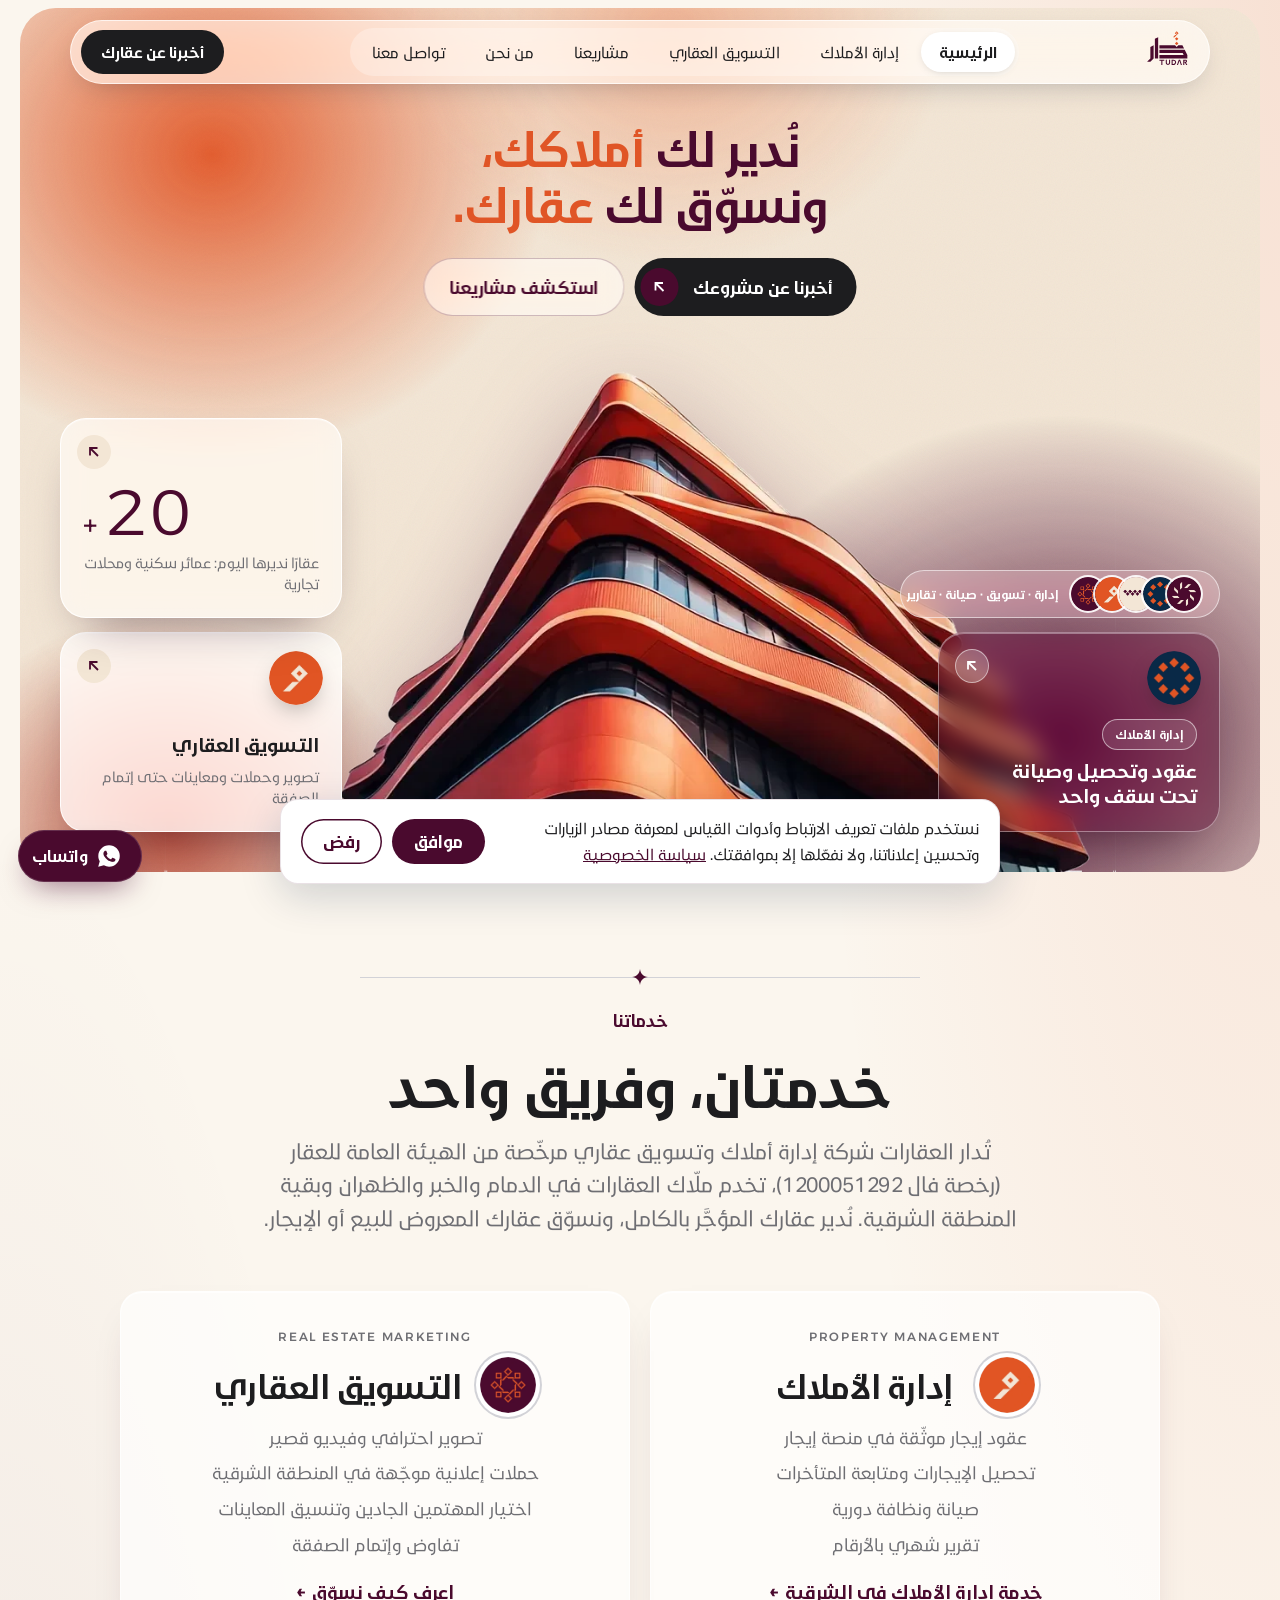
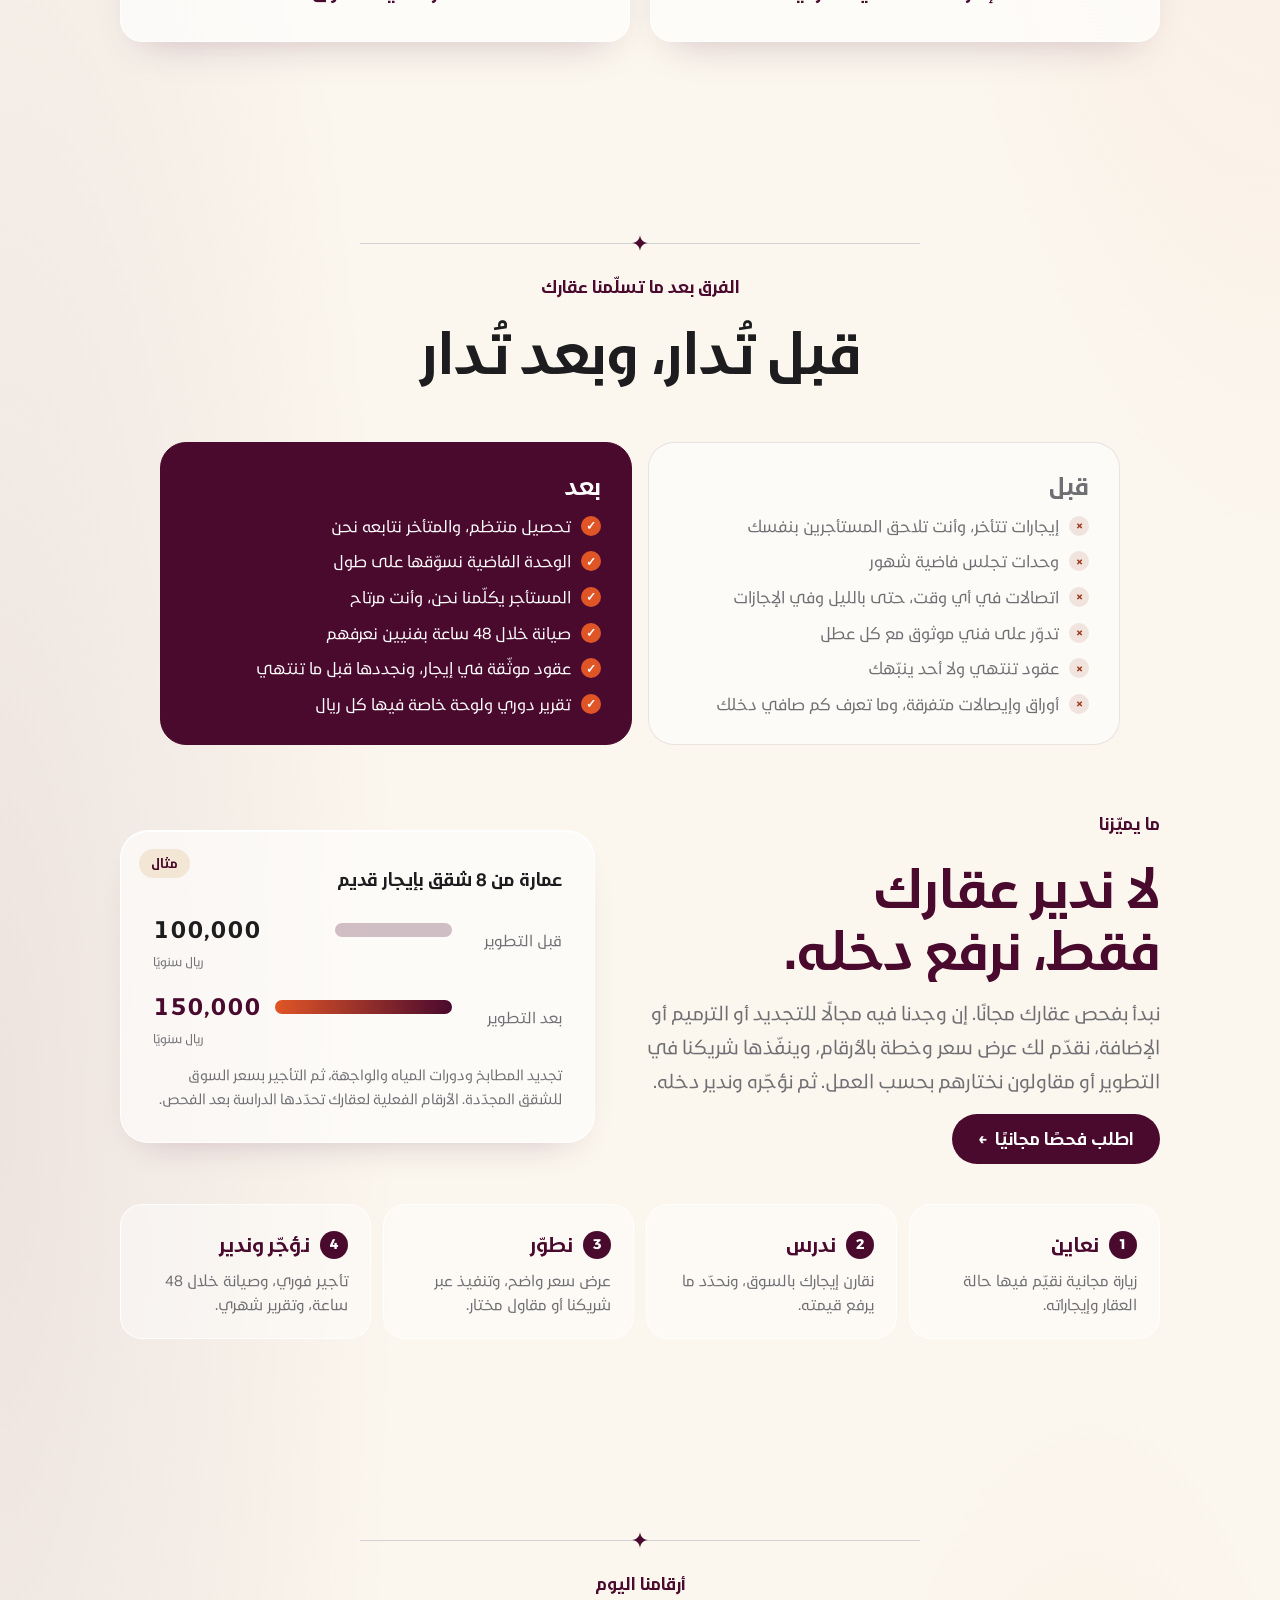
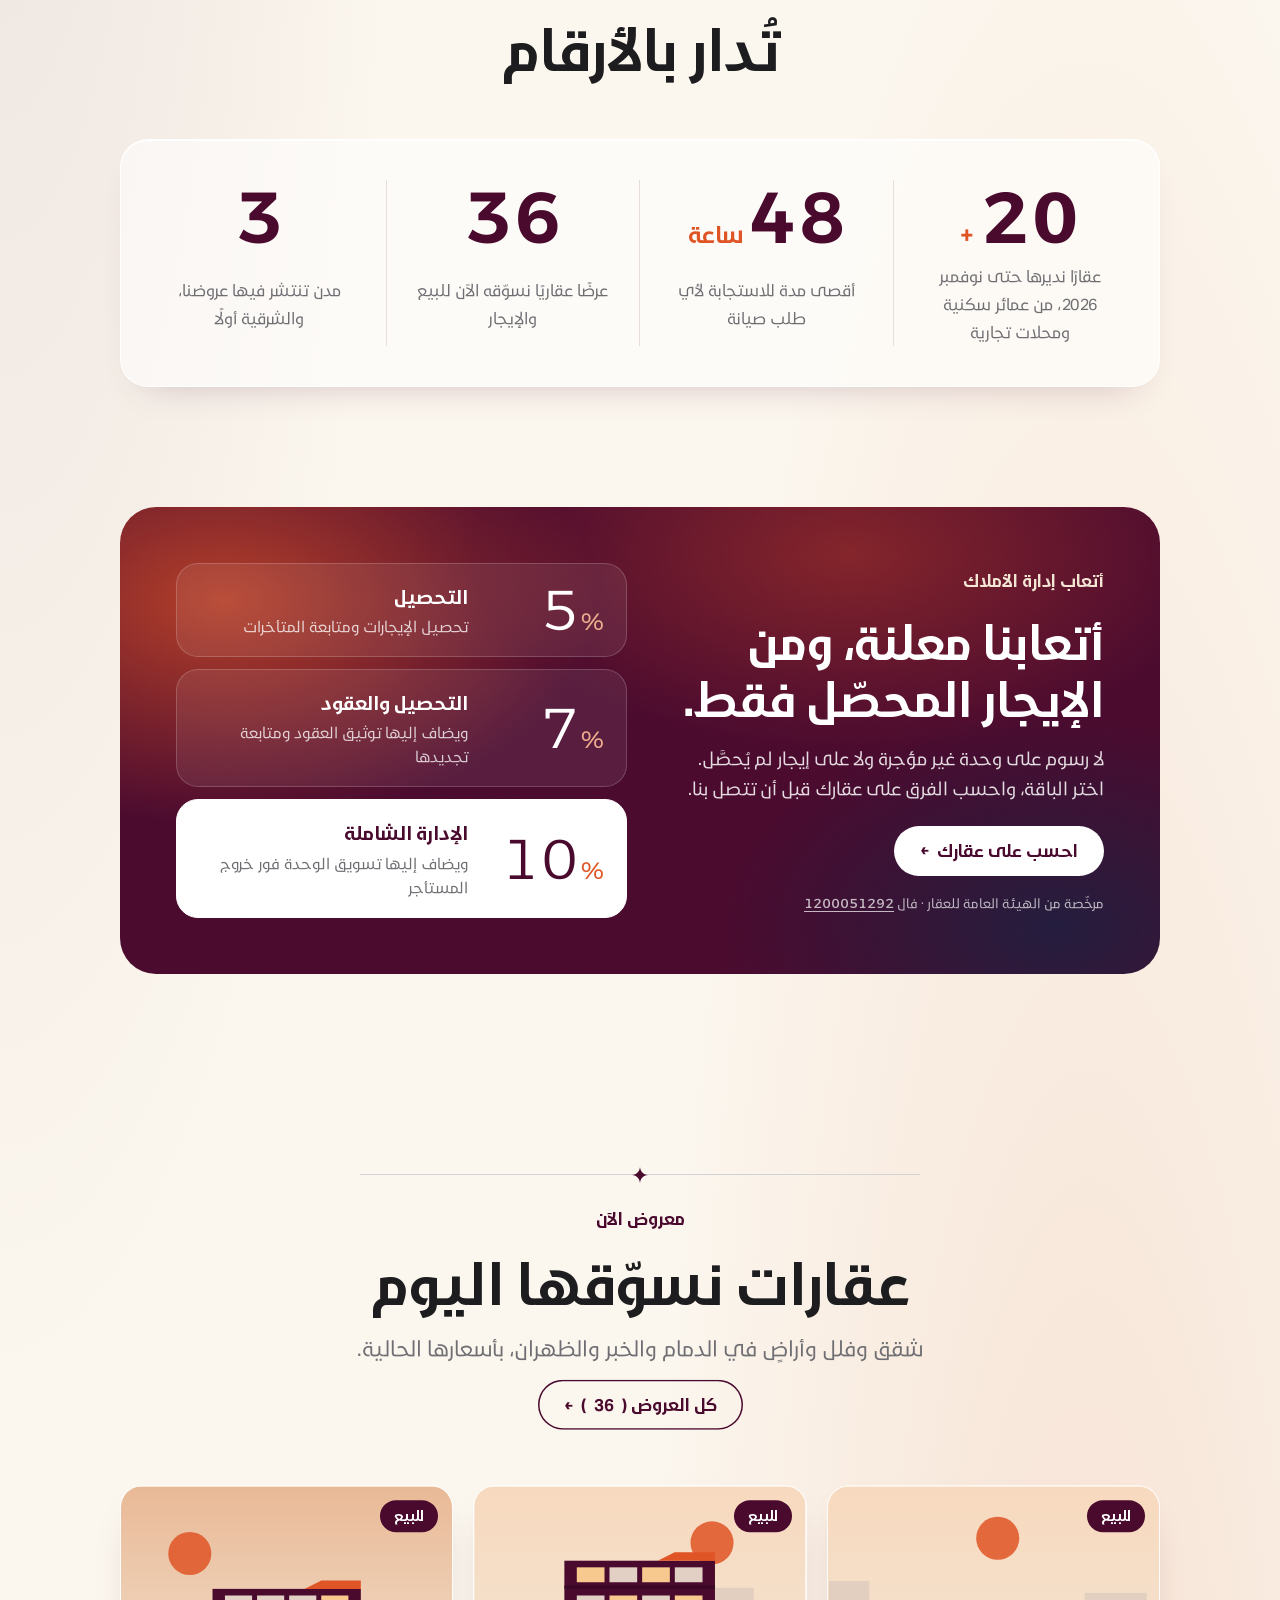
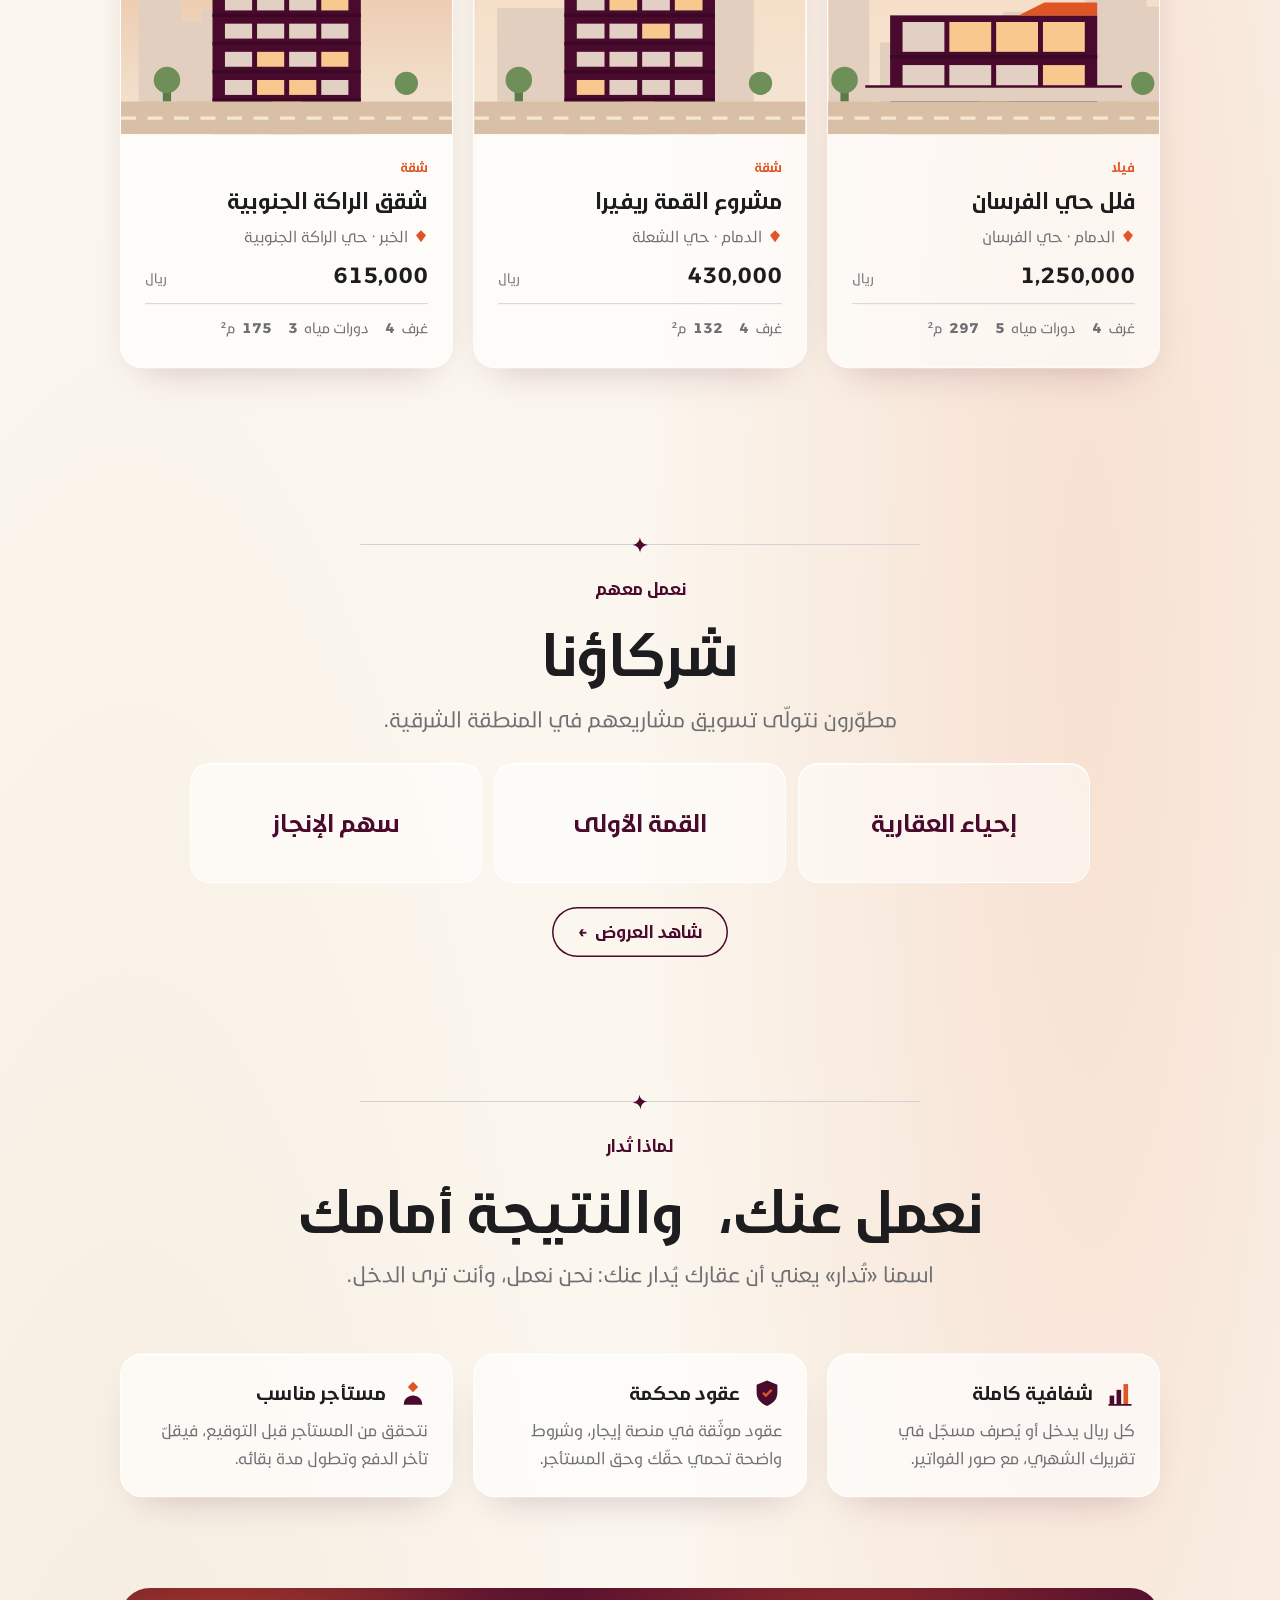
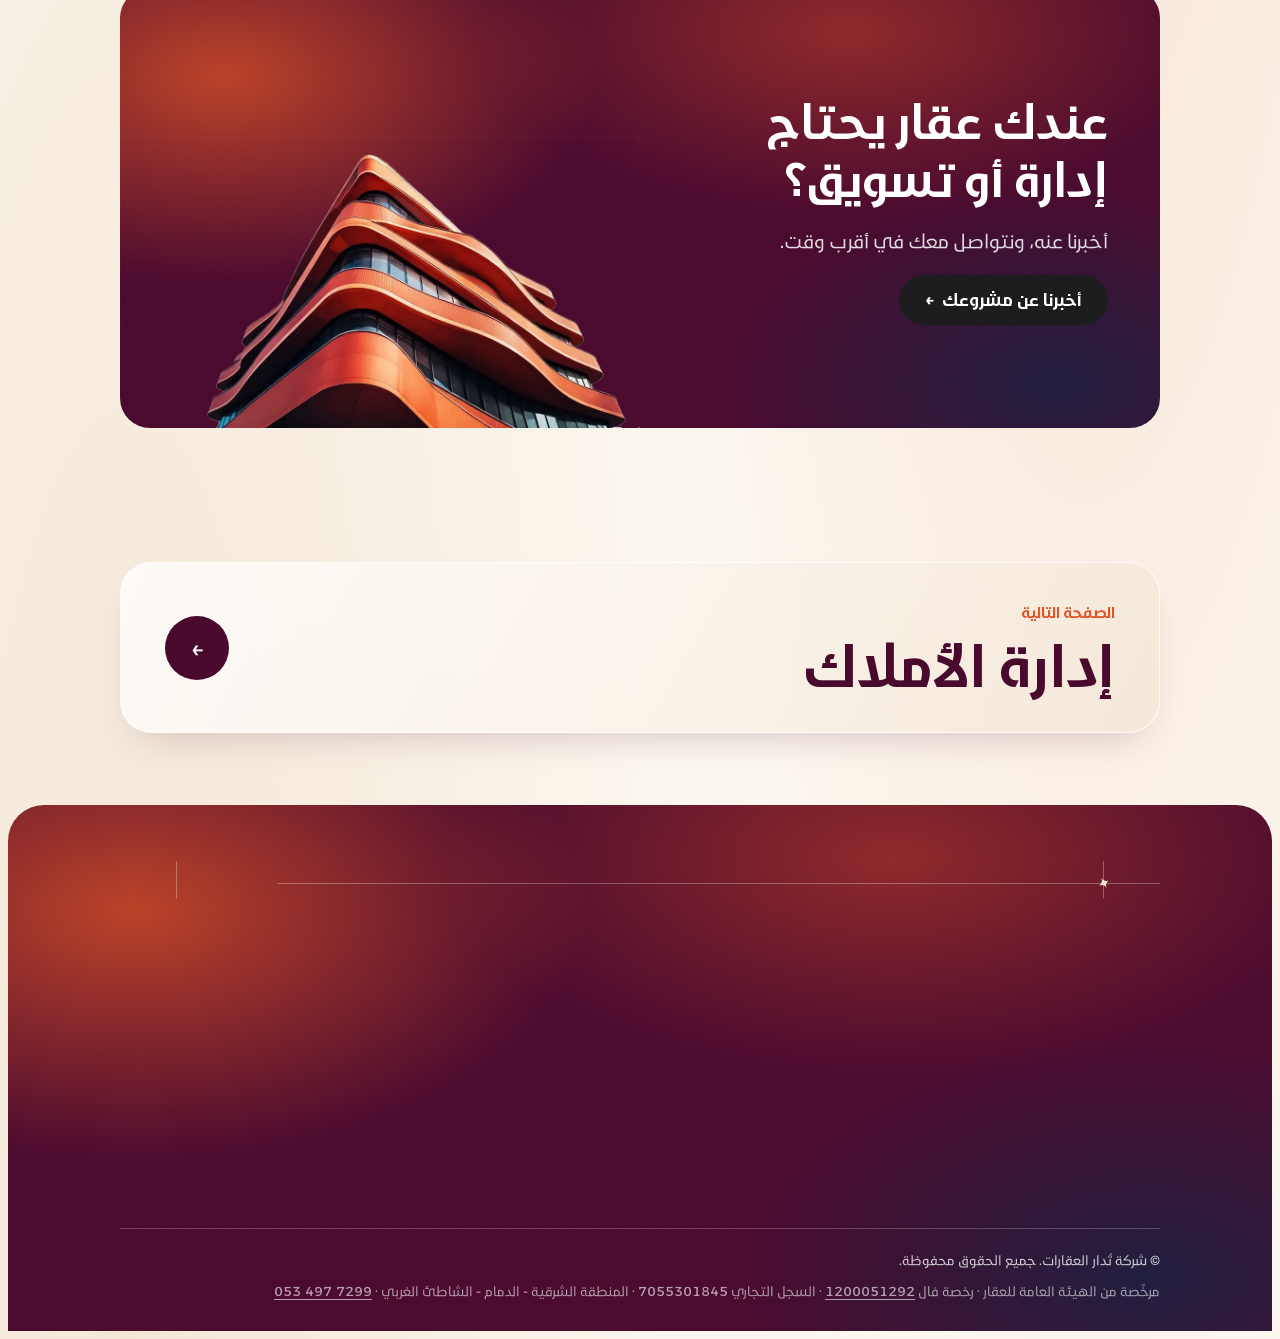
==== commit d9244766: "تحديث العروض من عقار" ====
--- a/index.html
+++ b/index.html
@@ -234,7 +234,7 @@
 <script src="assets/js/core/brand.js" defer></script>
 <script src="assets/js/core/leads.js" defer></script>
 <script src="assets/js/core/facade.js" defer></script>
-<script src="data/listings.js?v=mwwycyqr" defer></script>
+<script src="data/listings.js?v=mwxitnhb" defer></script>
 <script src="assets/js/data/live-listings.js" defer></script>
 <script src="assets/js/data/images.js" defer></script>
 <script src="assets/js/data/projects.js" defer></script>
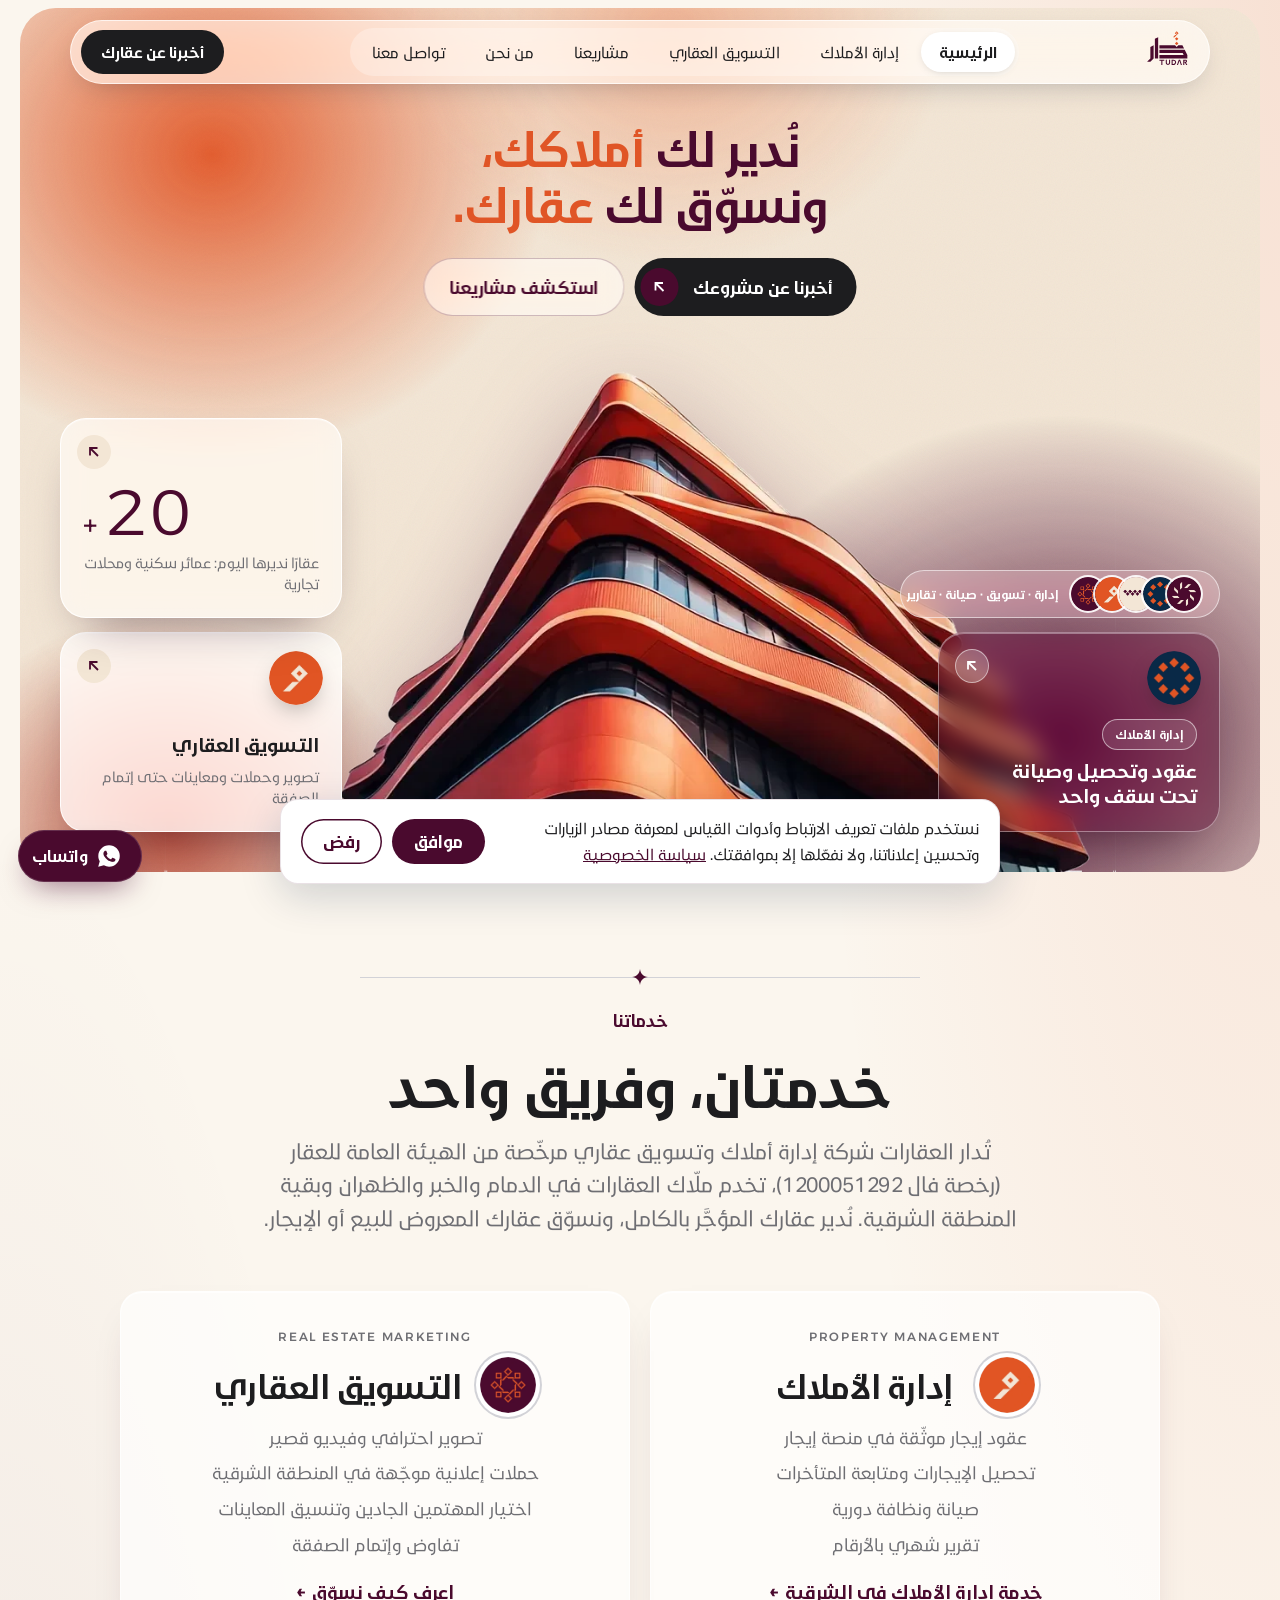
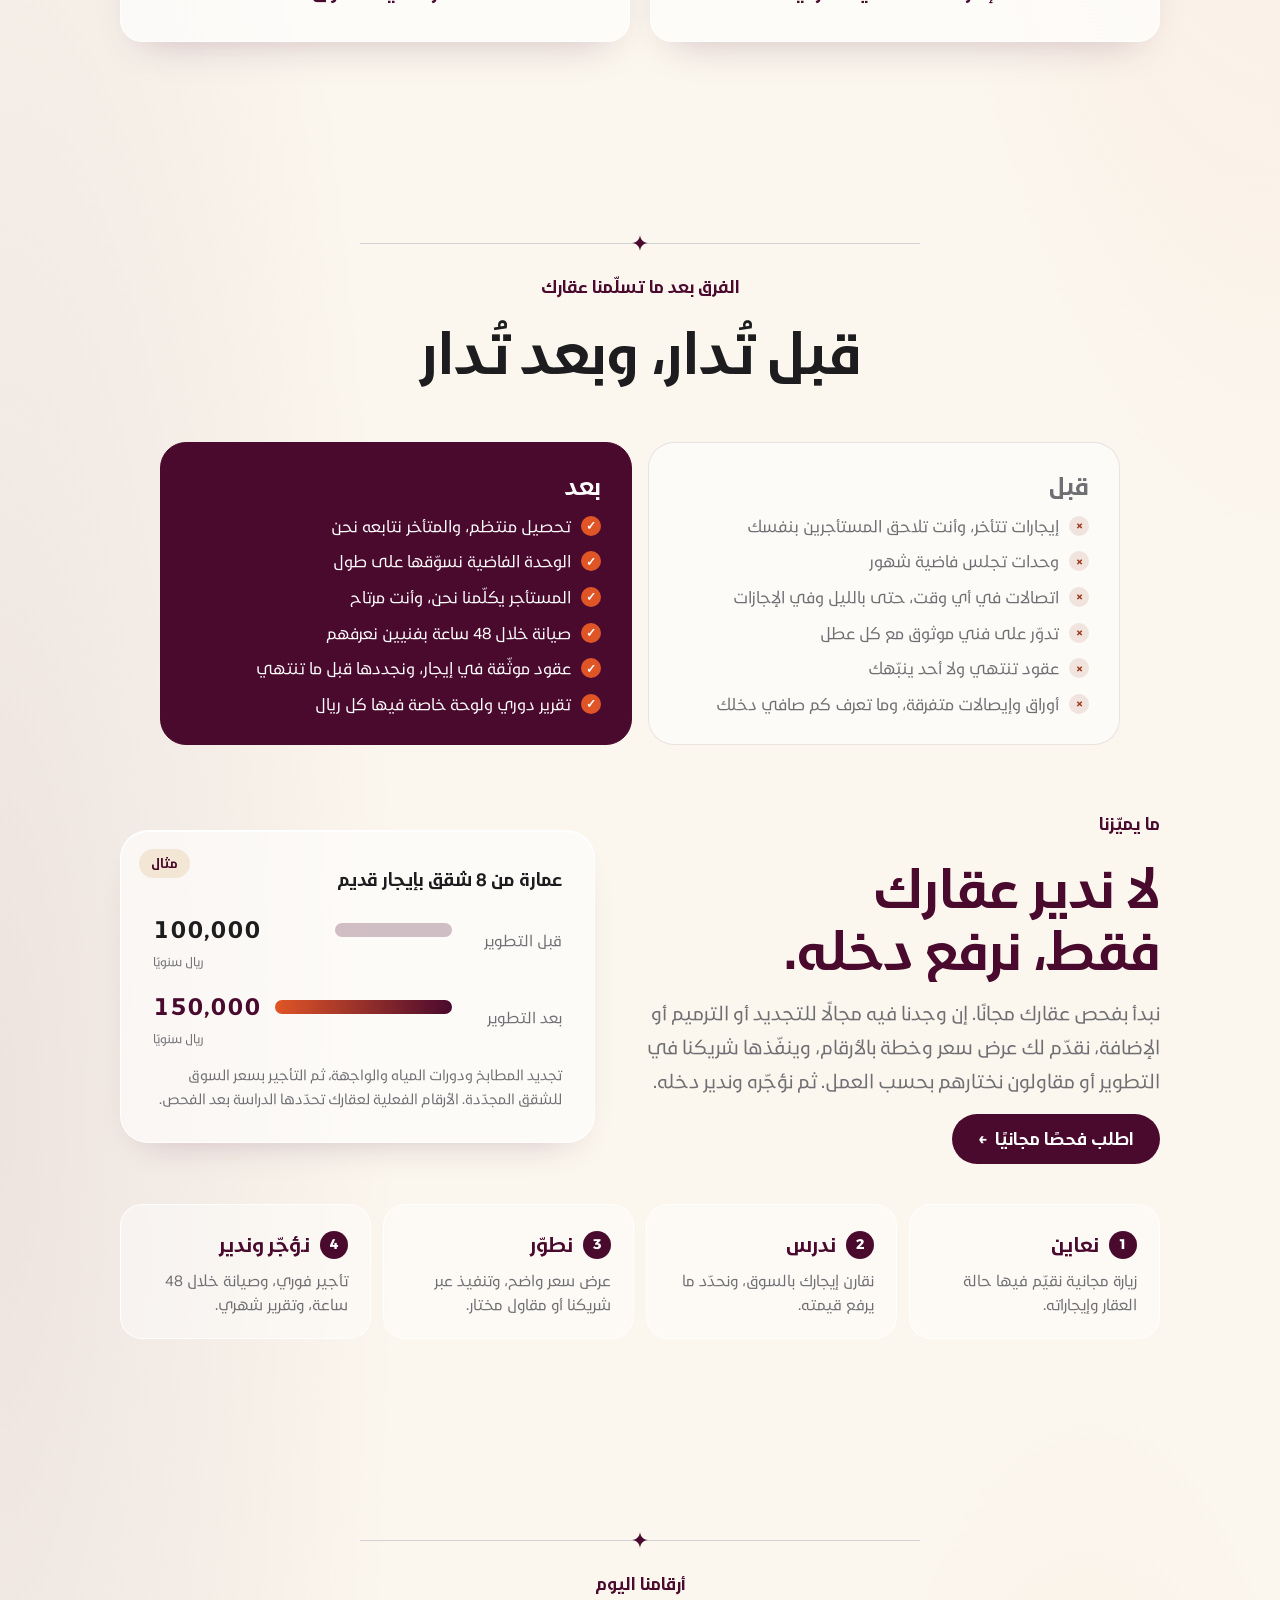
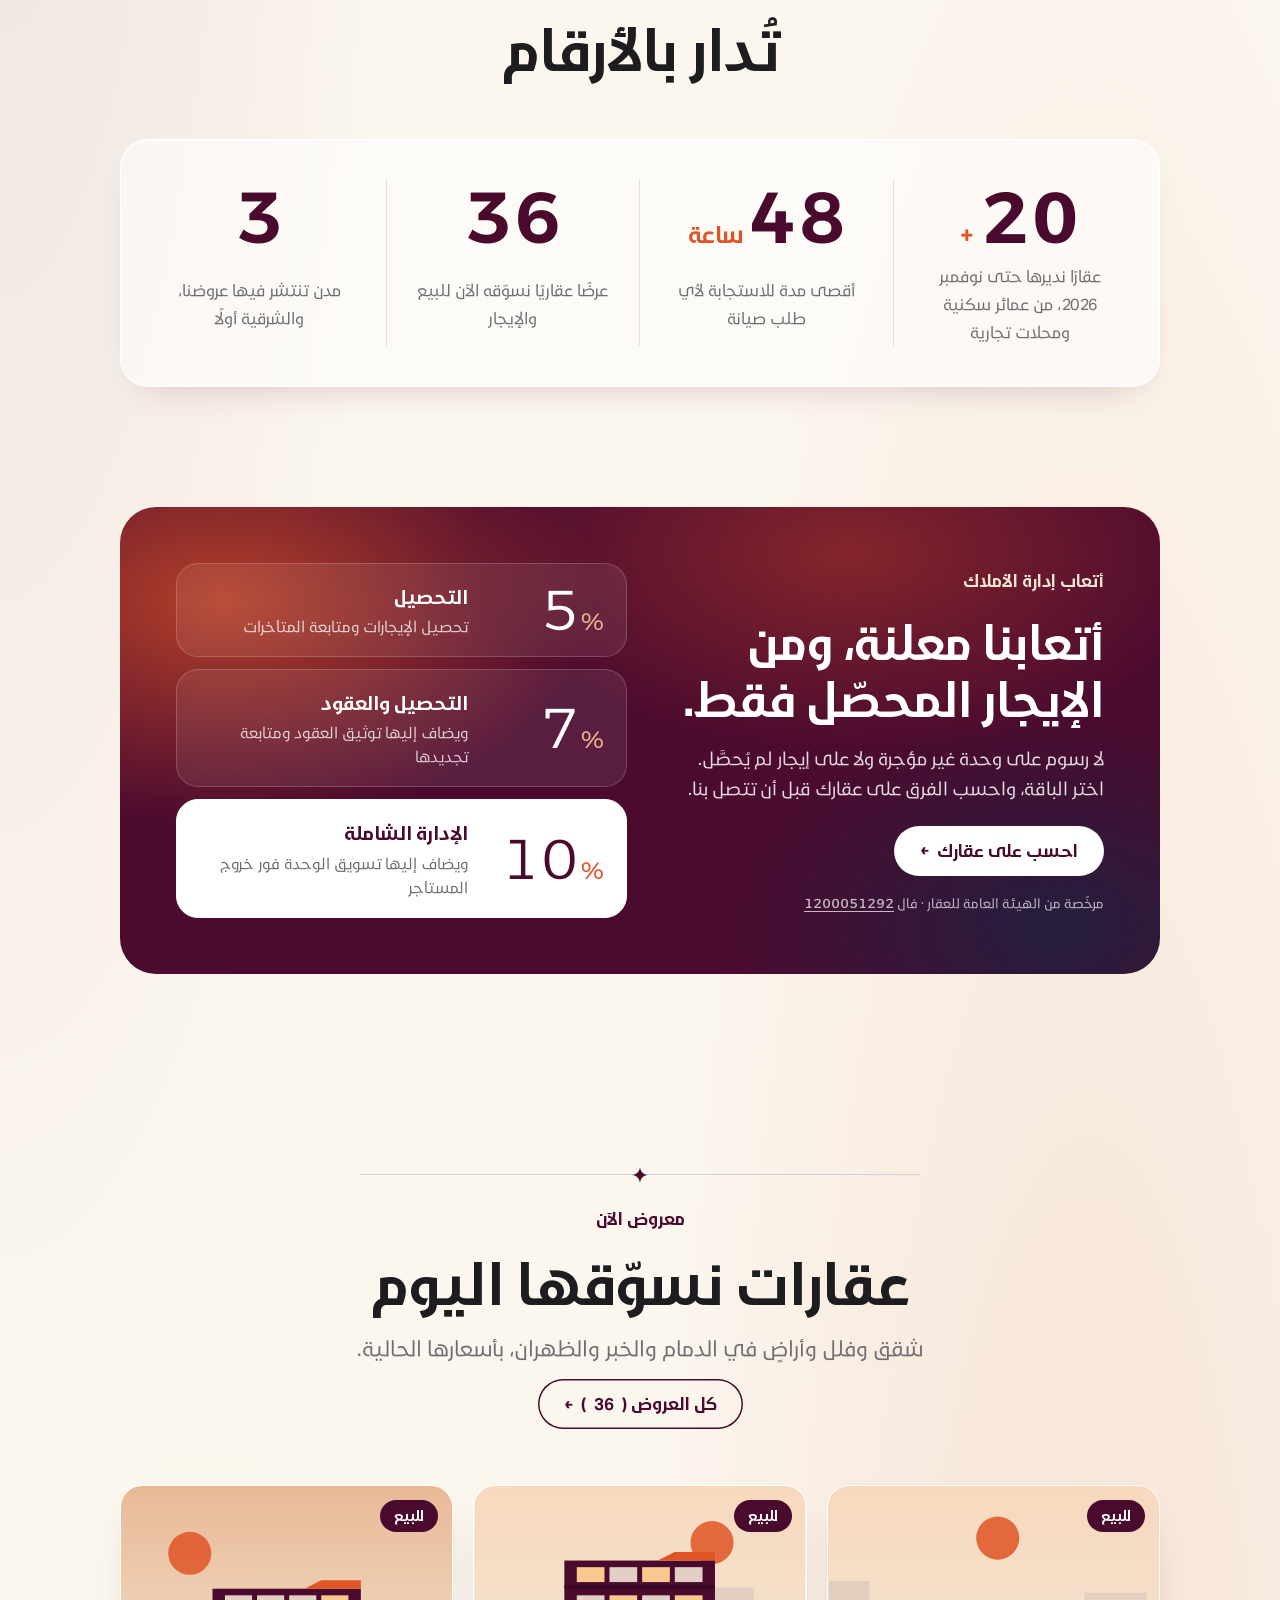
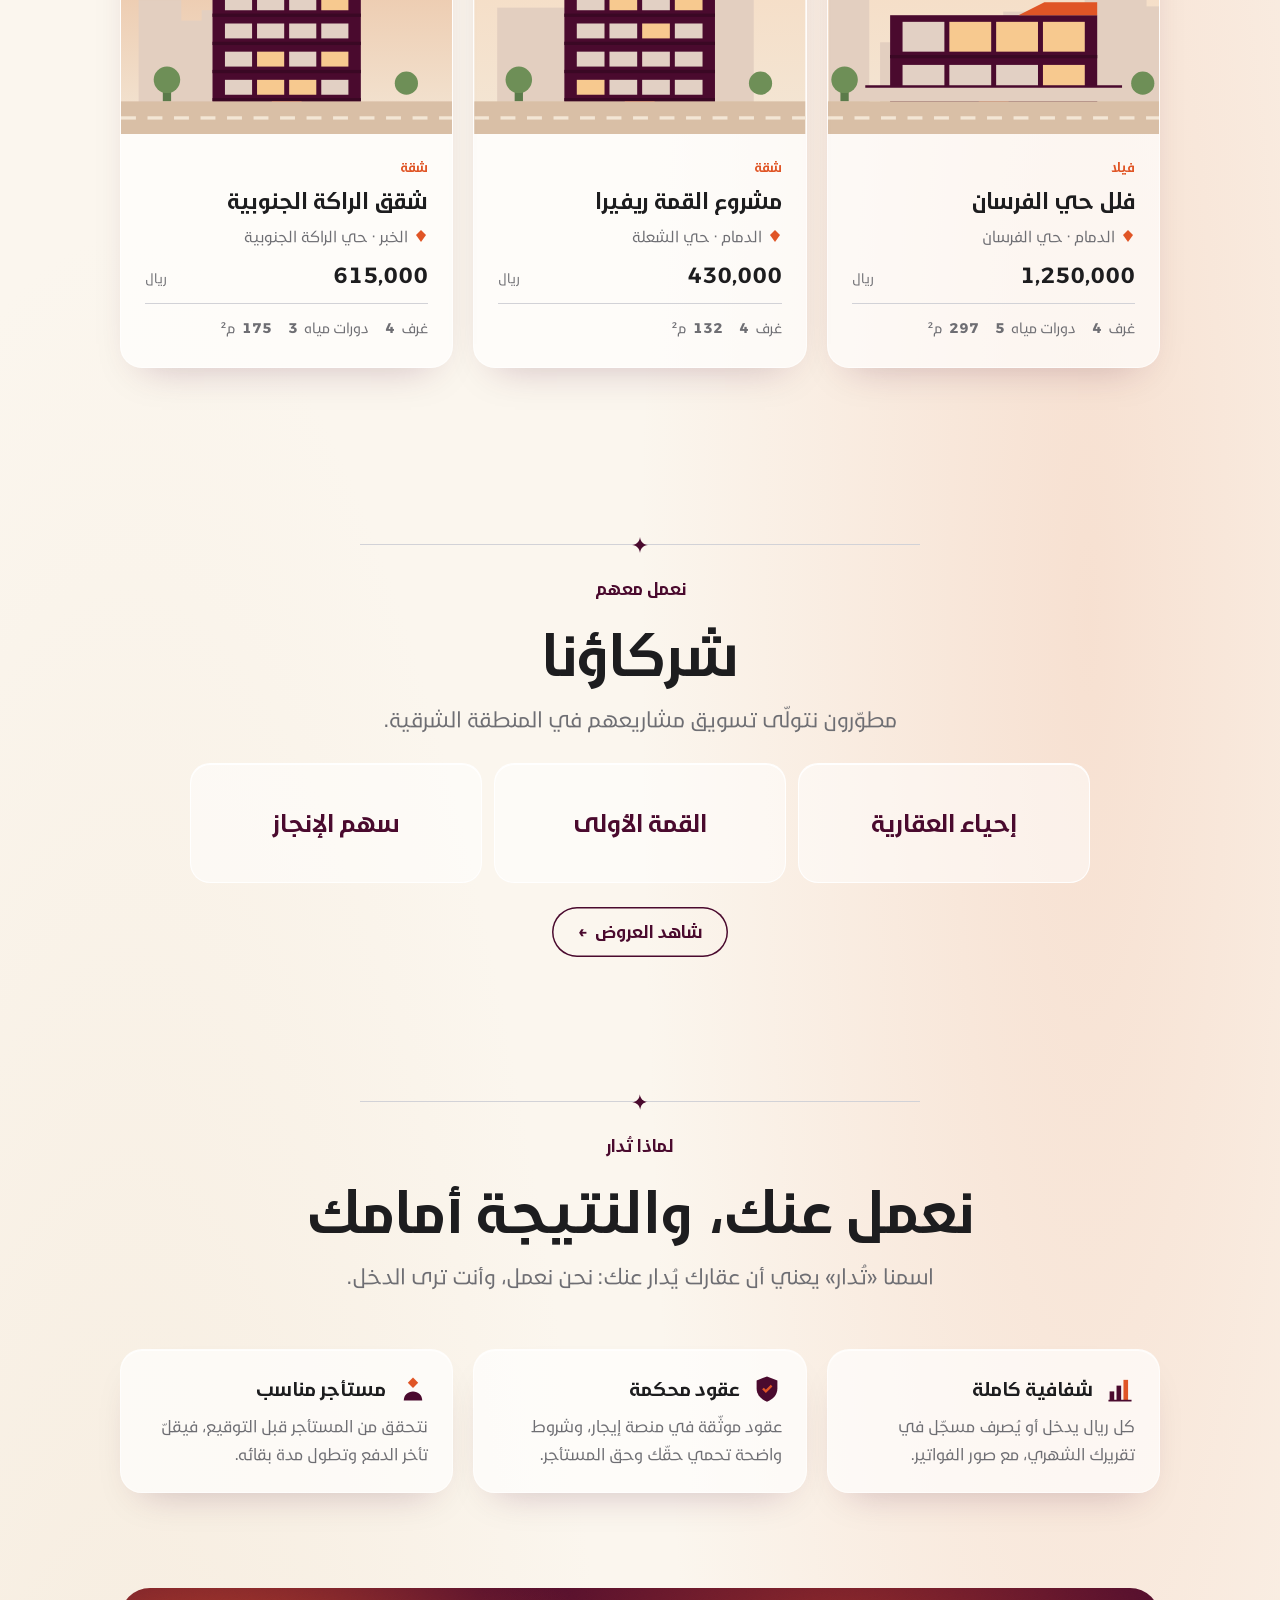
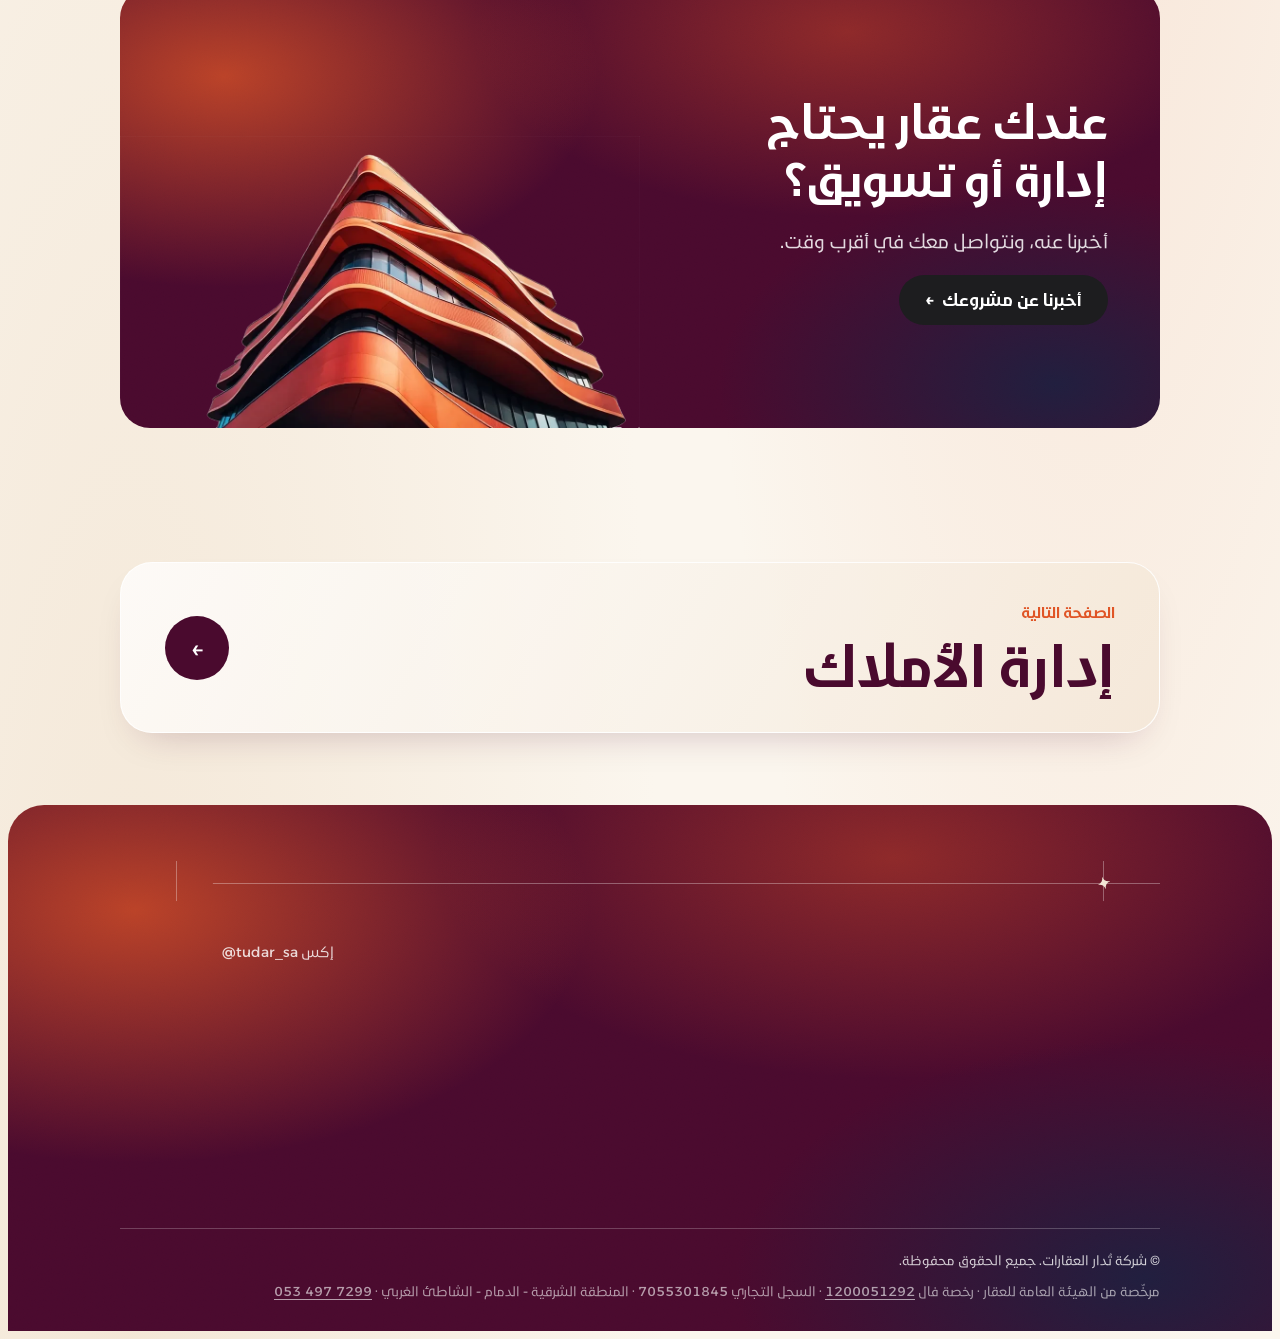
==== commit 8101128e: "تحديث العروض من عقار" ====
--- a/index.html
+++ b/index.html
@@ -234,7 +234,7 @@
 <script src="assets/js/core/brand.js" defer></script>
 <script src="assets/js/core/leads.js" defer></script>
 <script src="assets/js/core/facade.js" defer></script>
-<script src="data/listings.js?v=mwxitnhb" defer></script>
+<script src="data/listings.js?v=mwy45hlk" defer></script>
 <script src="assets/js/data/live-listings.js" defer></script>
 <script src="assets/js/data/images.js" defer></script>
 <script src="assets/js/data/projects.js" defer></script>
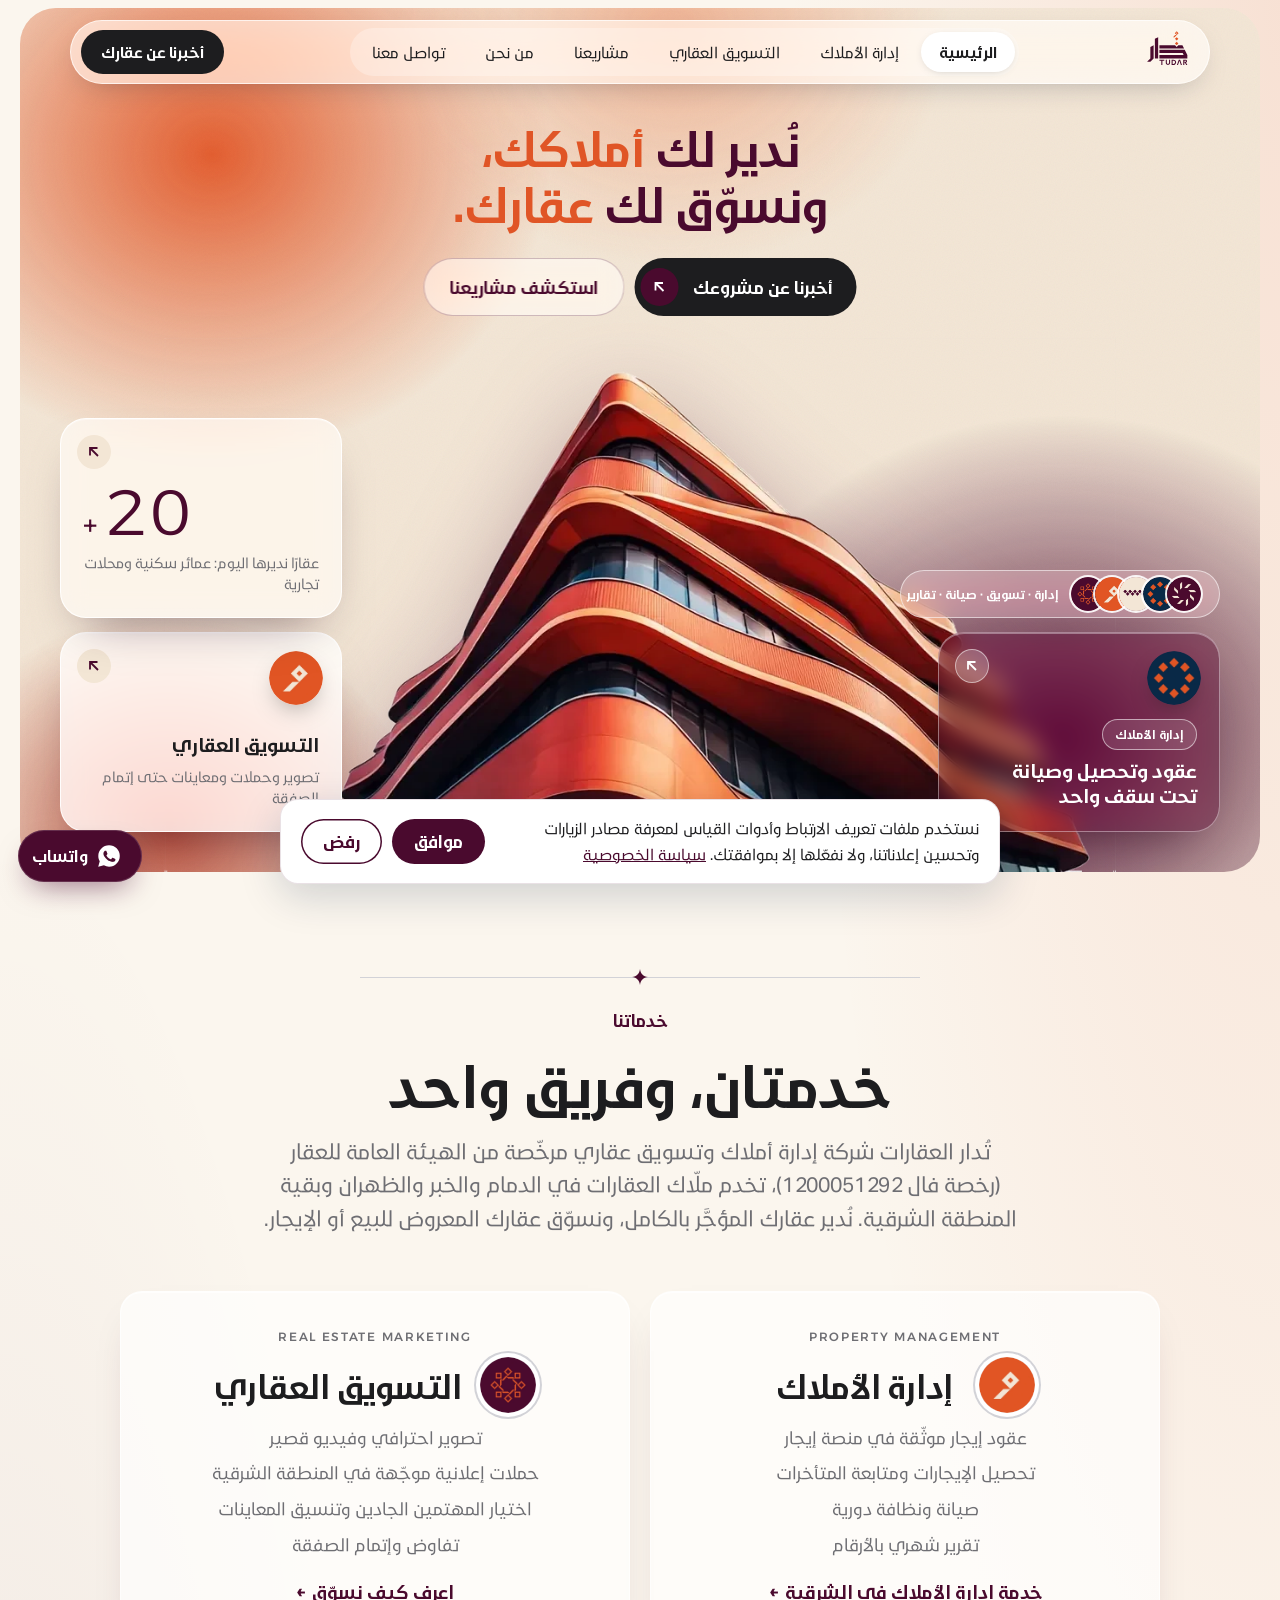
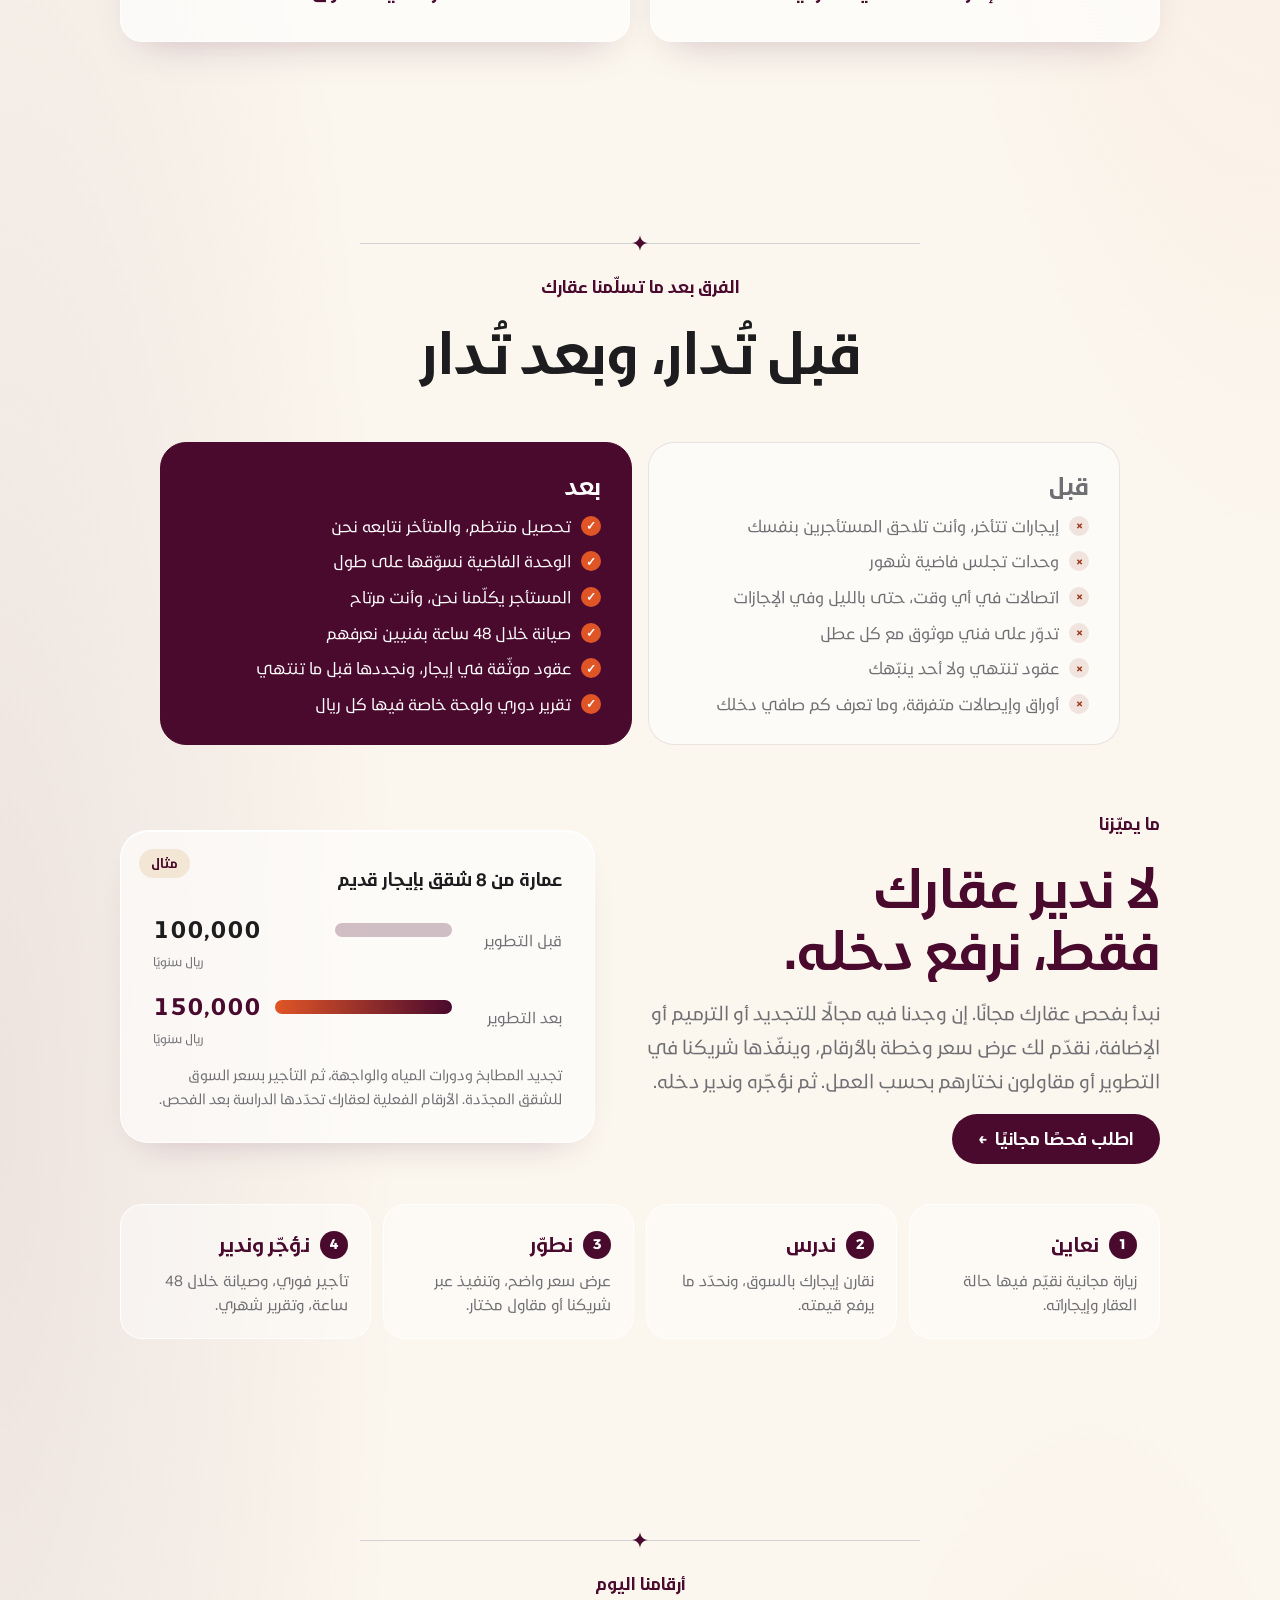
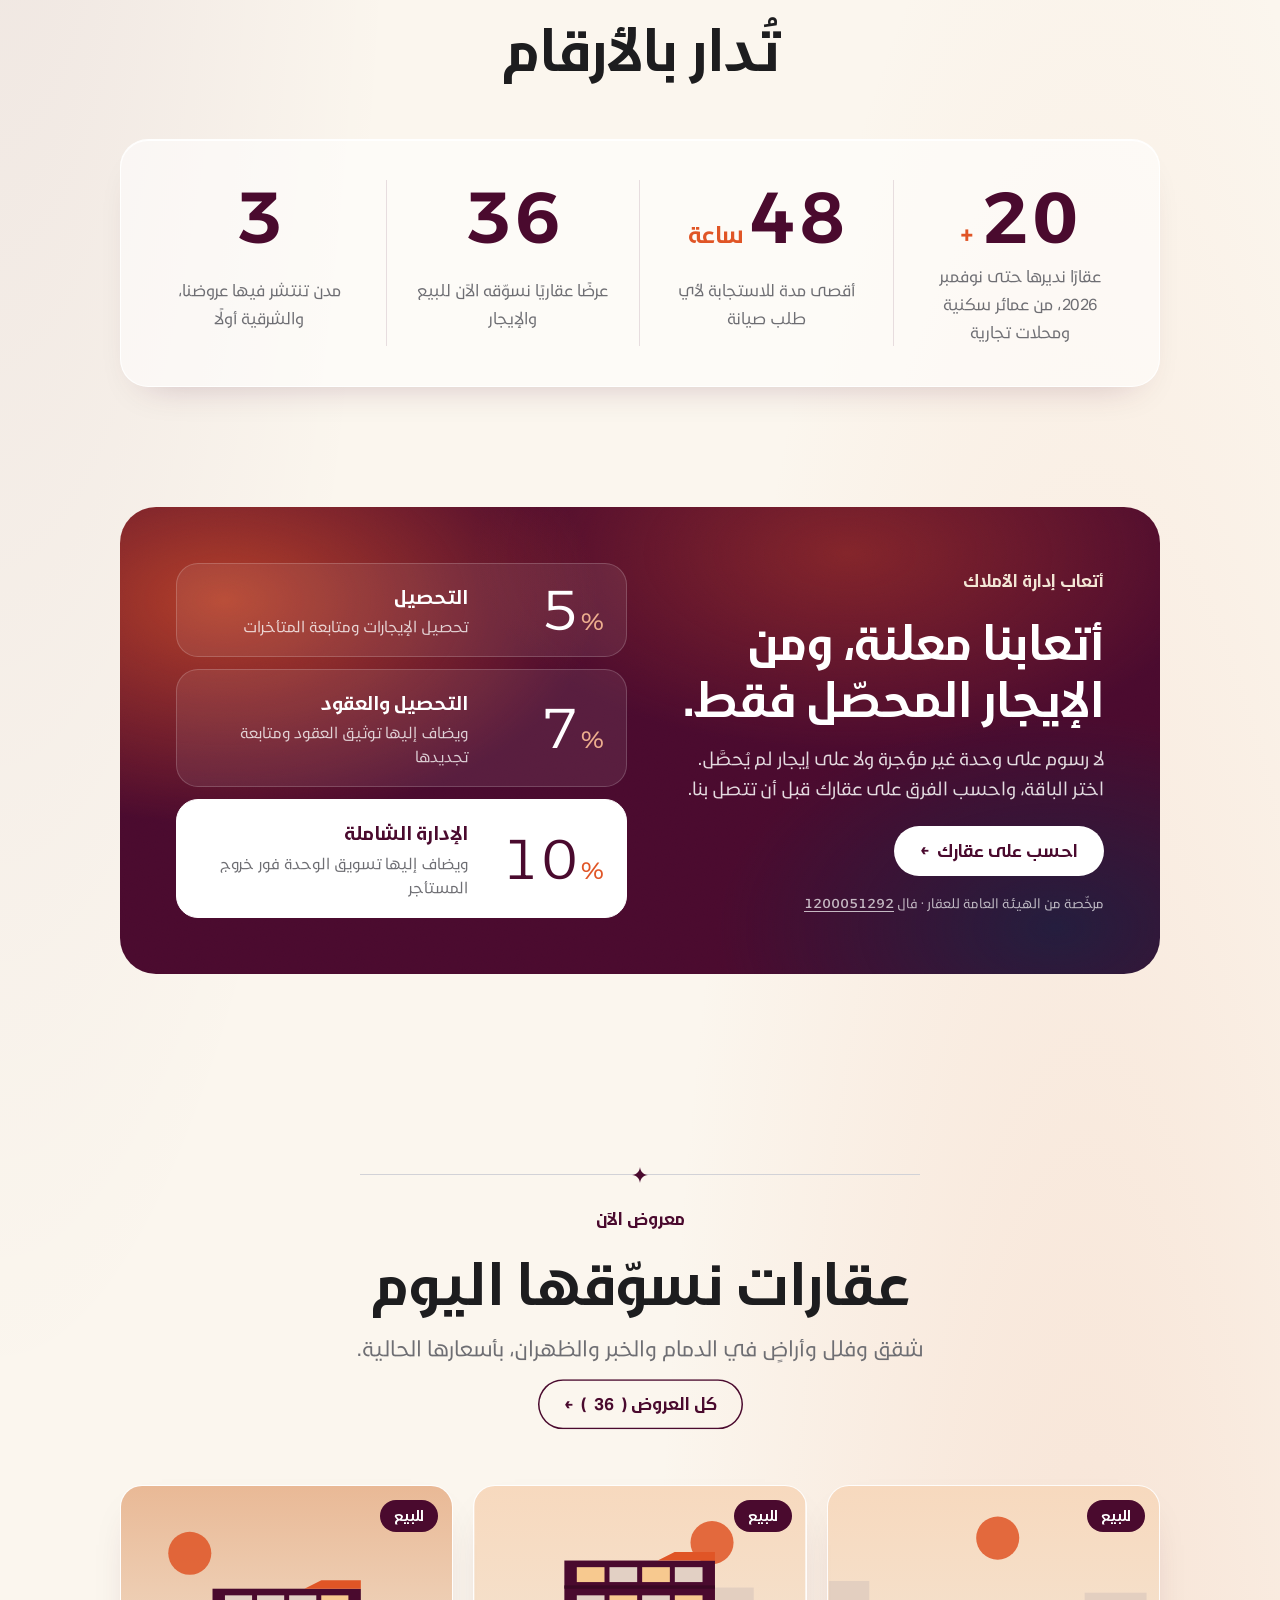
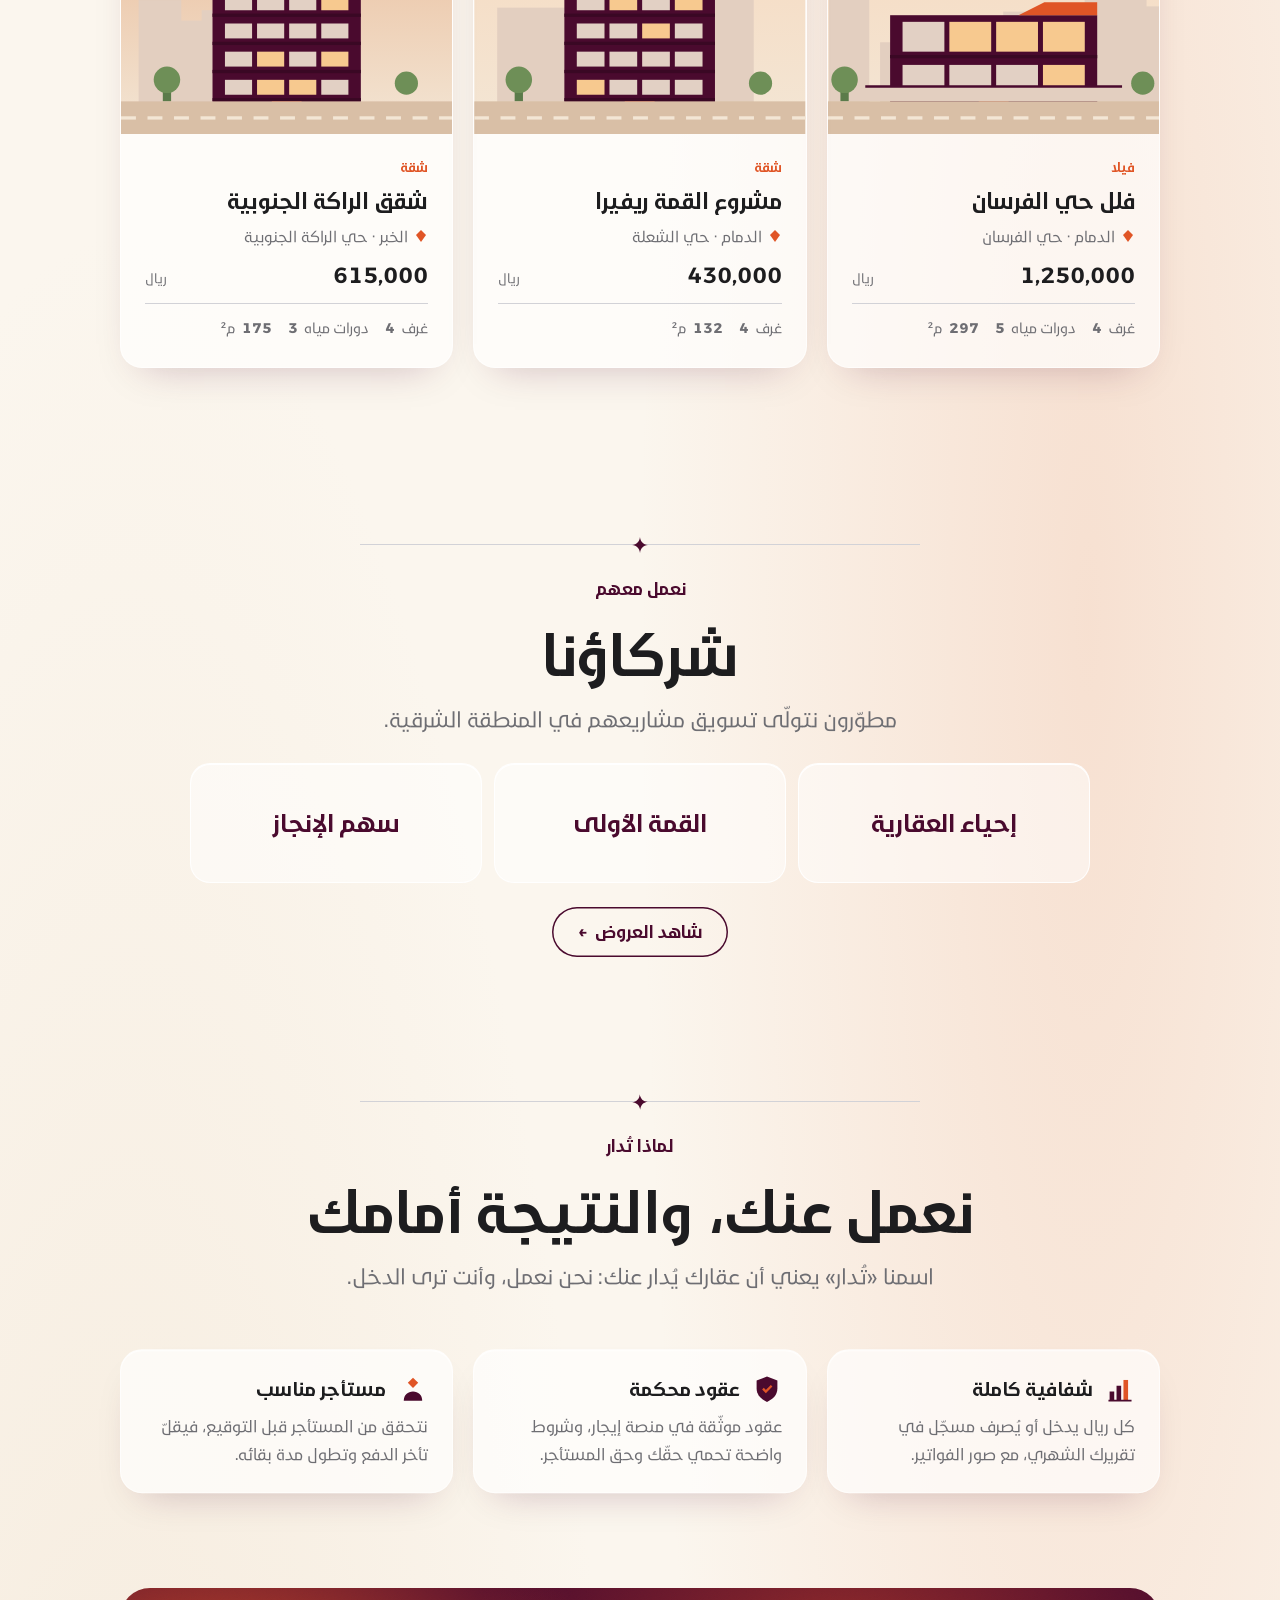
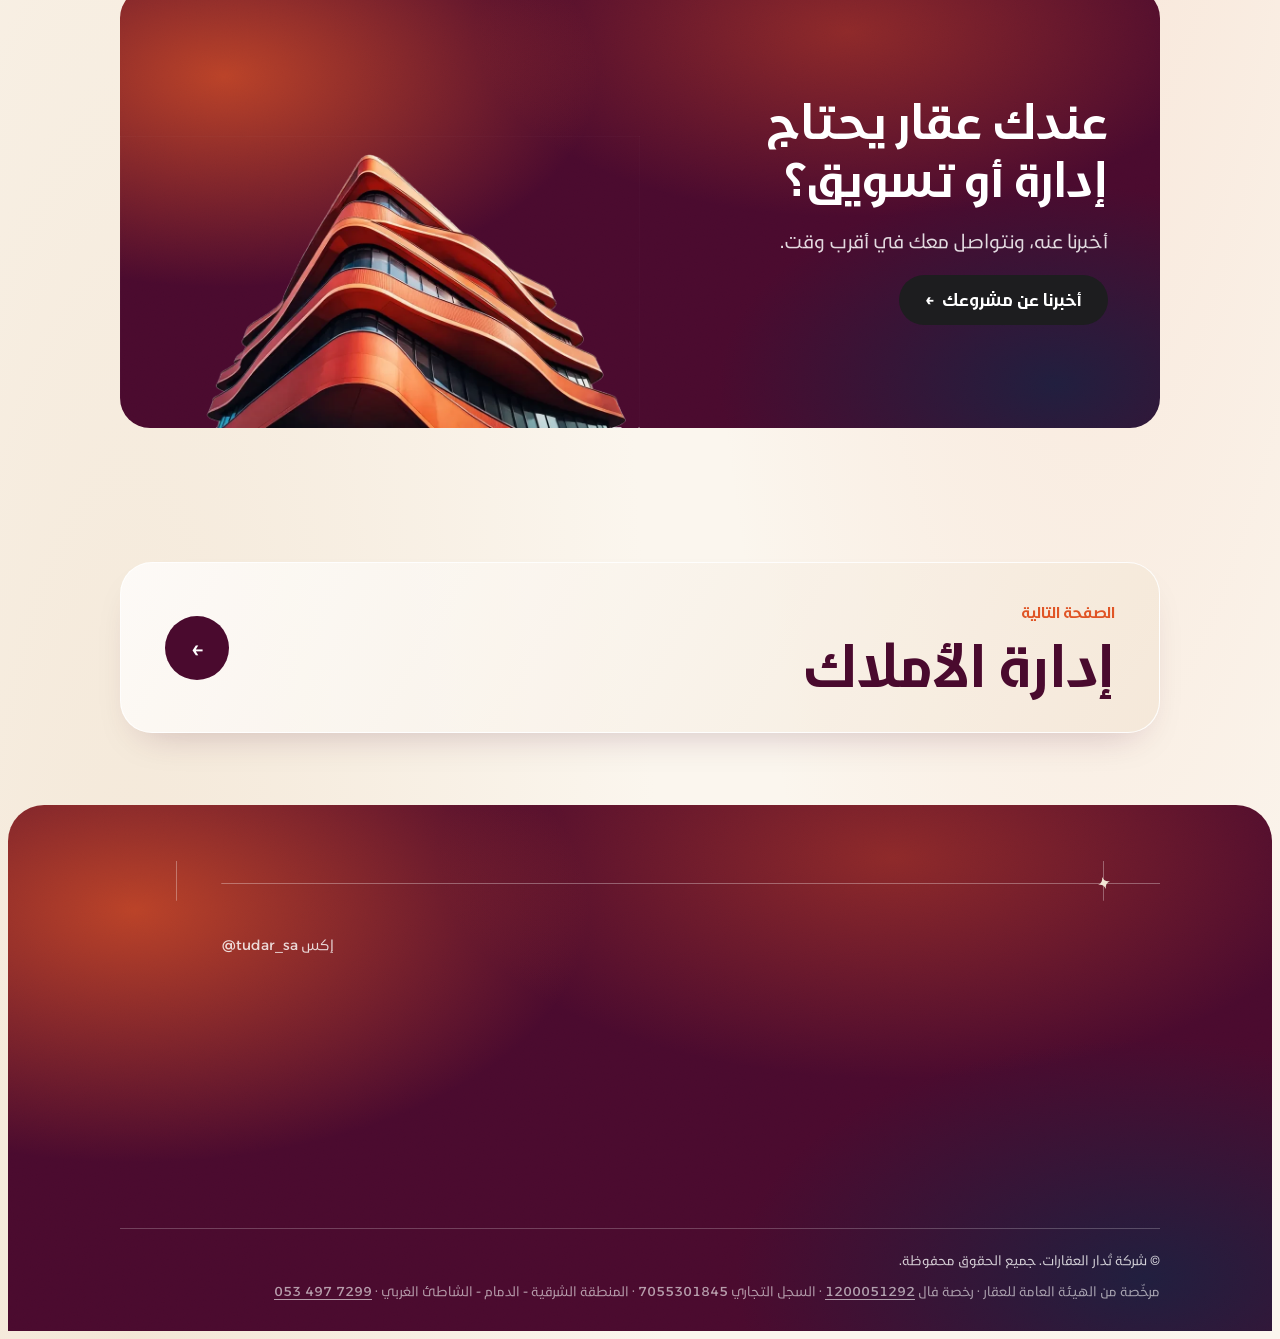
==== commit 32cd3786: "تحديث العروض من عقار" ====
--- a/index.html
+++ b/index.html
@@ -234,7 +234,7 @@
 <script src="assets/js/core/brand.js" defer></script>
 <script src="assets/js/core/leads.js" defer></script>
 <script src="assets/js/core/facade.js" defer></script>
-<script src="data/listings.js?v=mwy45hlk" defer></script>
+<script src="data/listings.js?v=mwyiie77" defer></script>
 <script src="assets/js/data/live-listings.js" defer></script>
 <script src="assets/js/data/images.js" defer></script>
 <script src="assets/js/data/projects.js" defer></script>
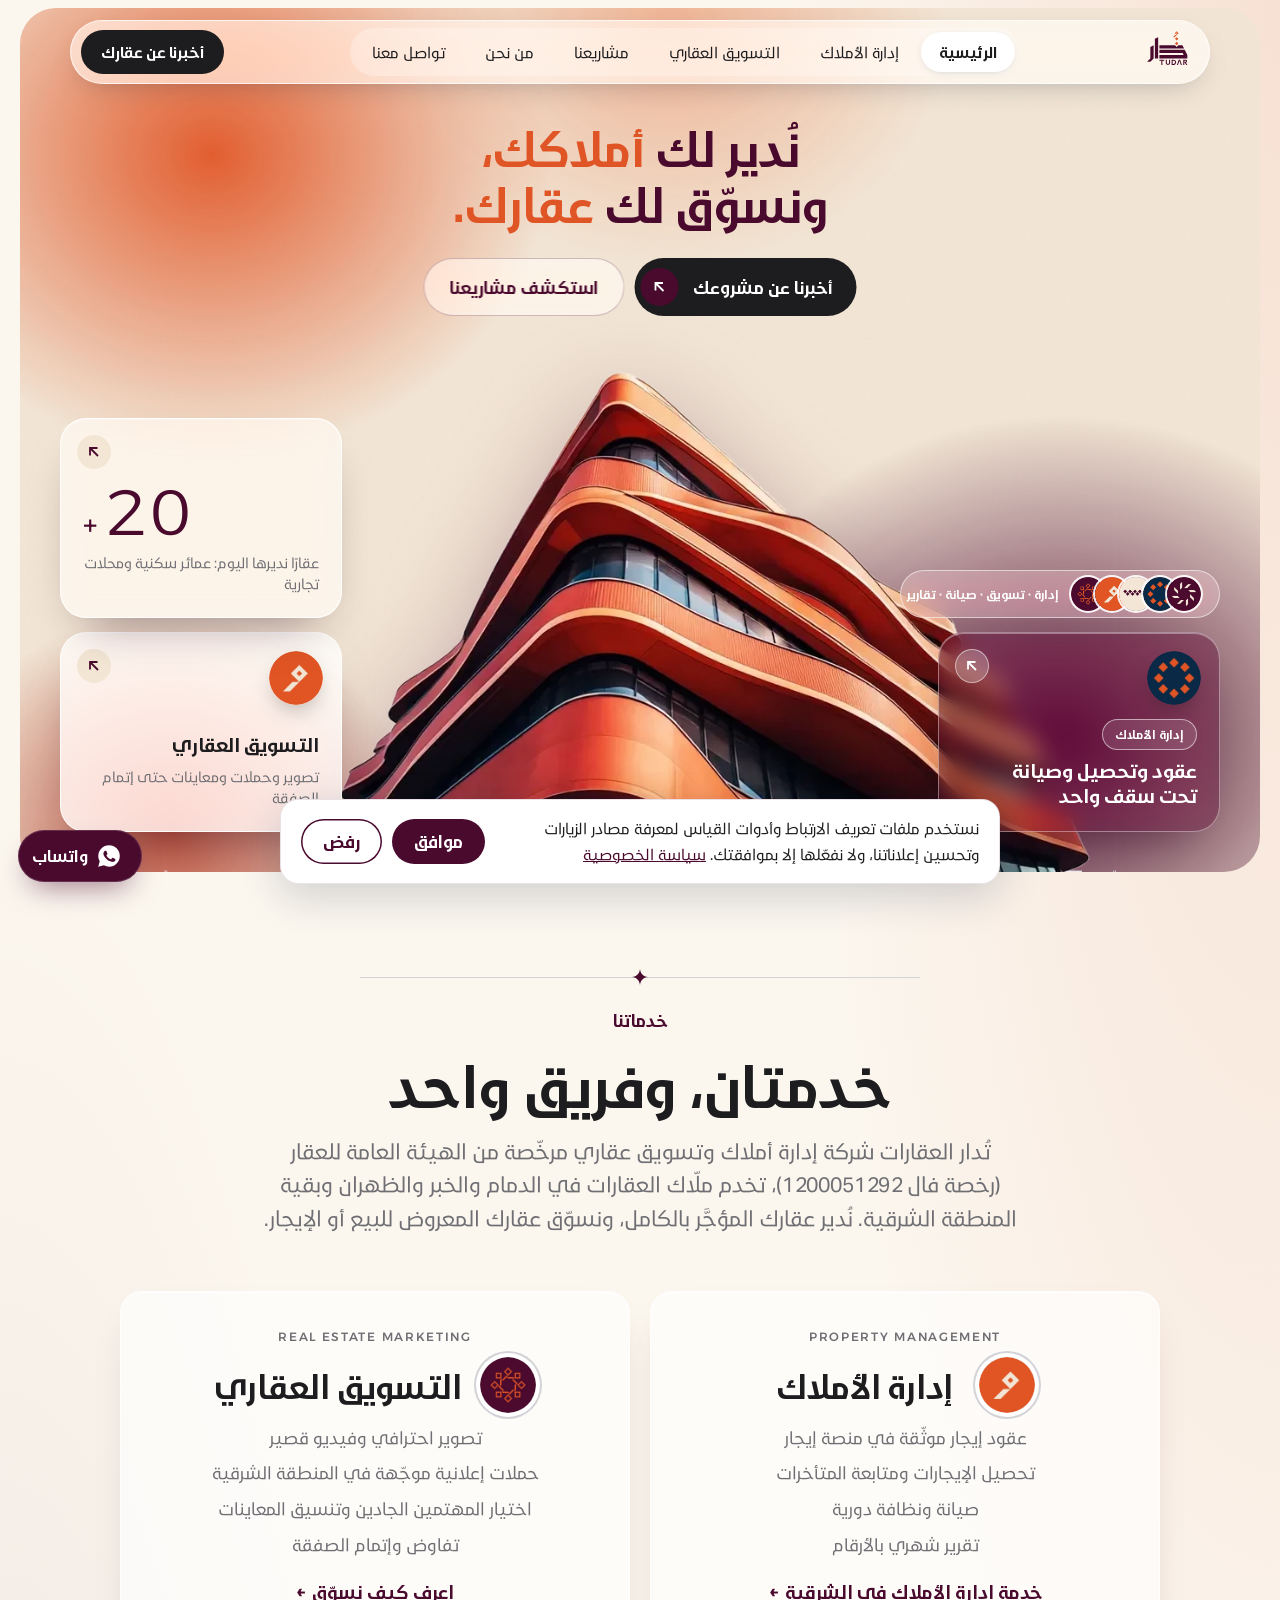
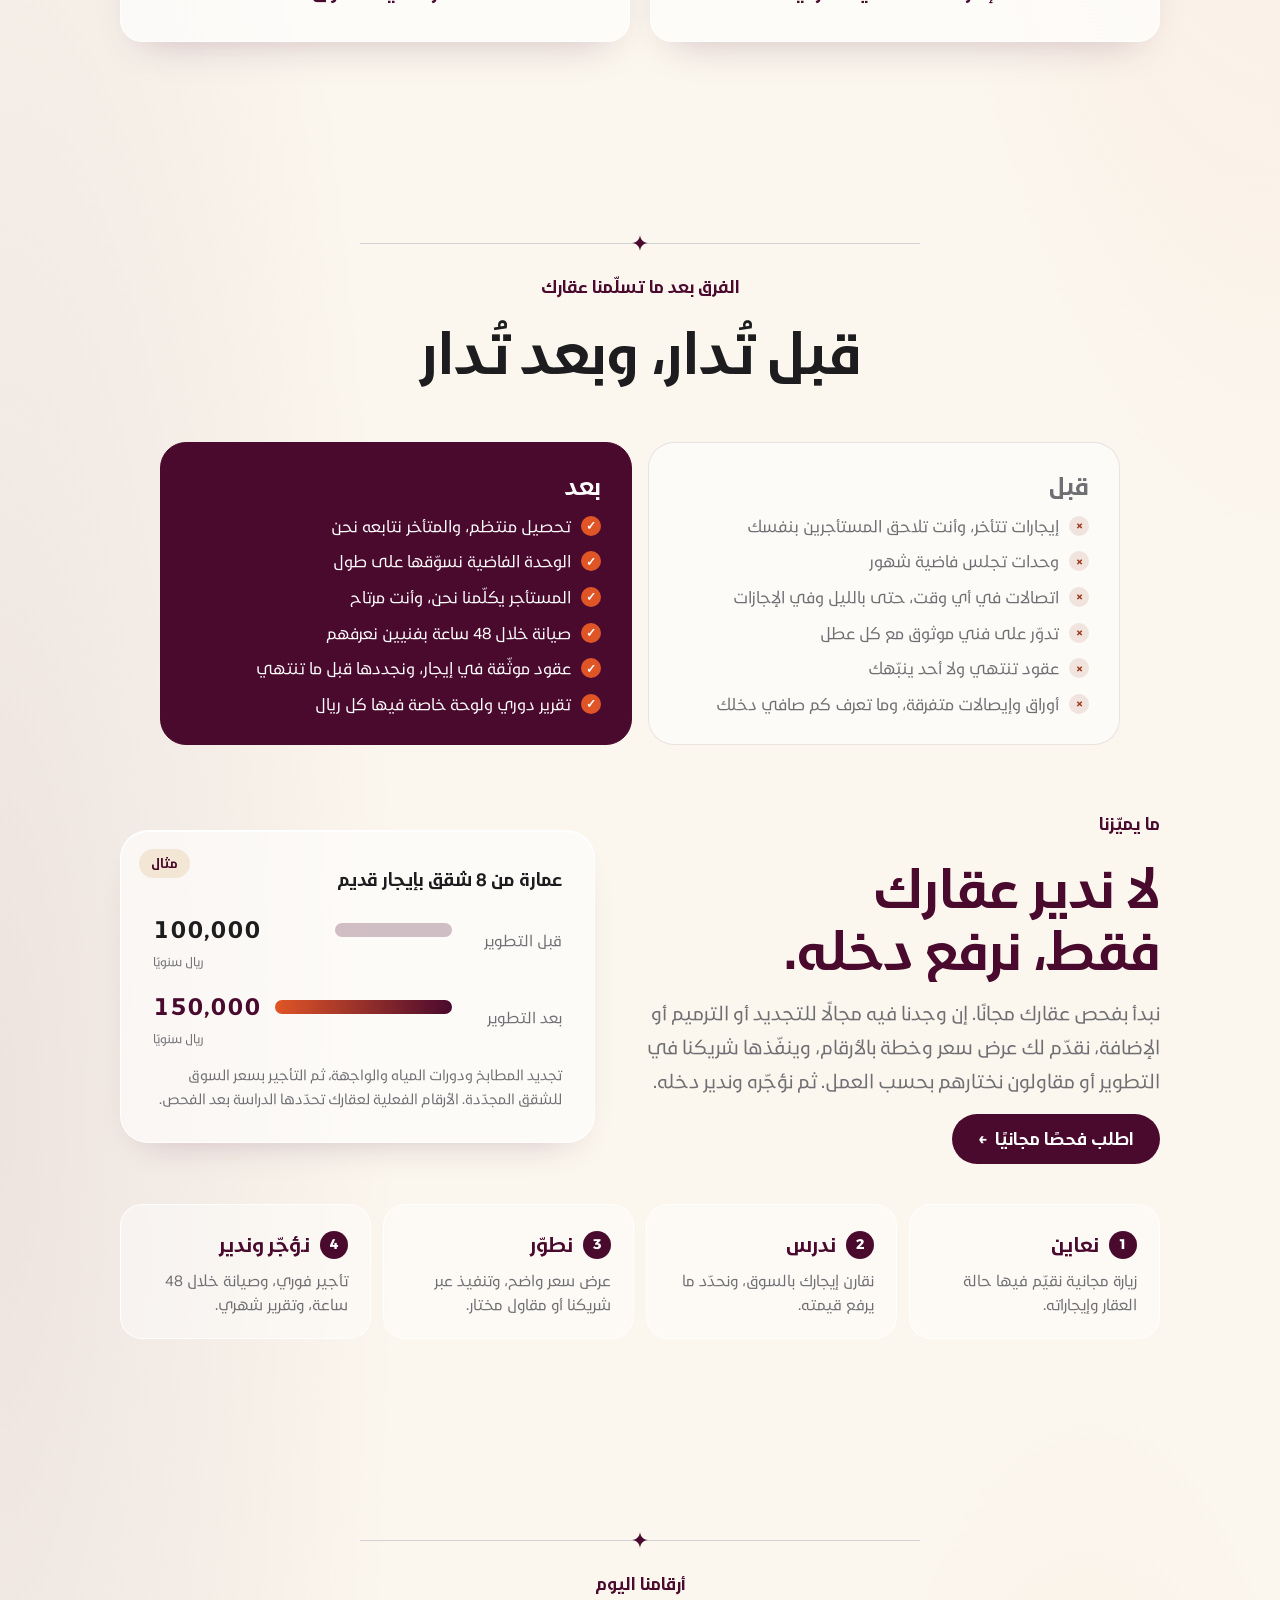
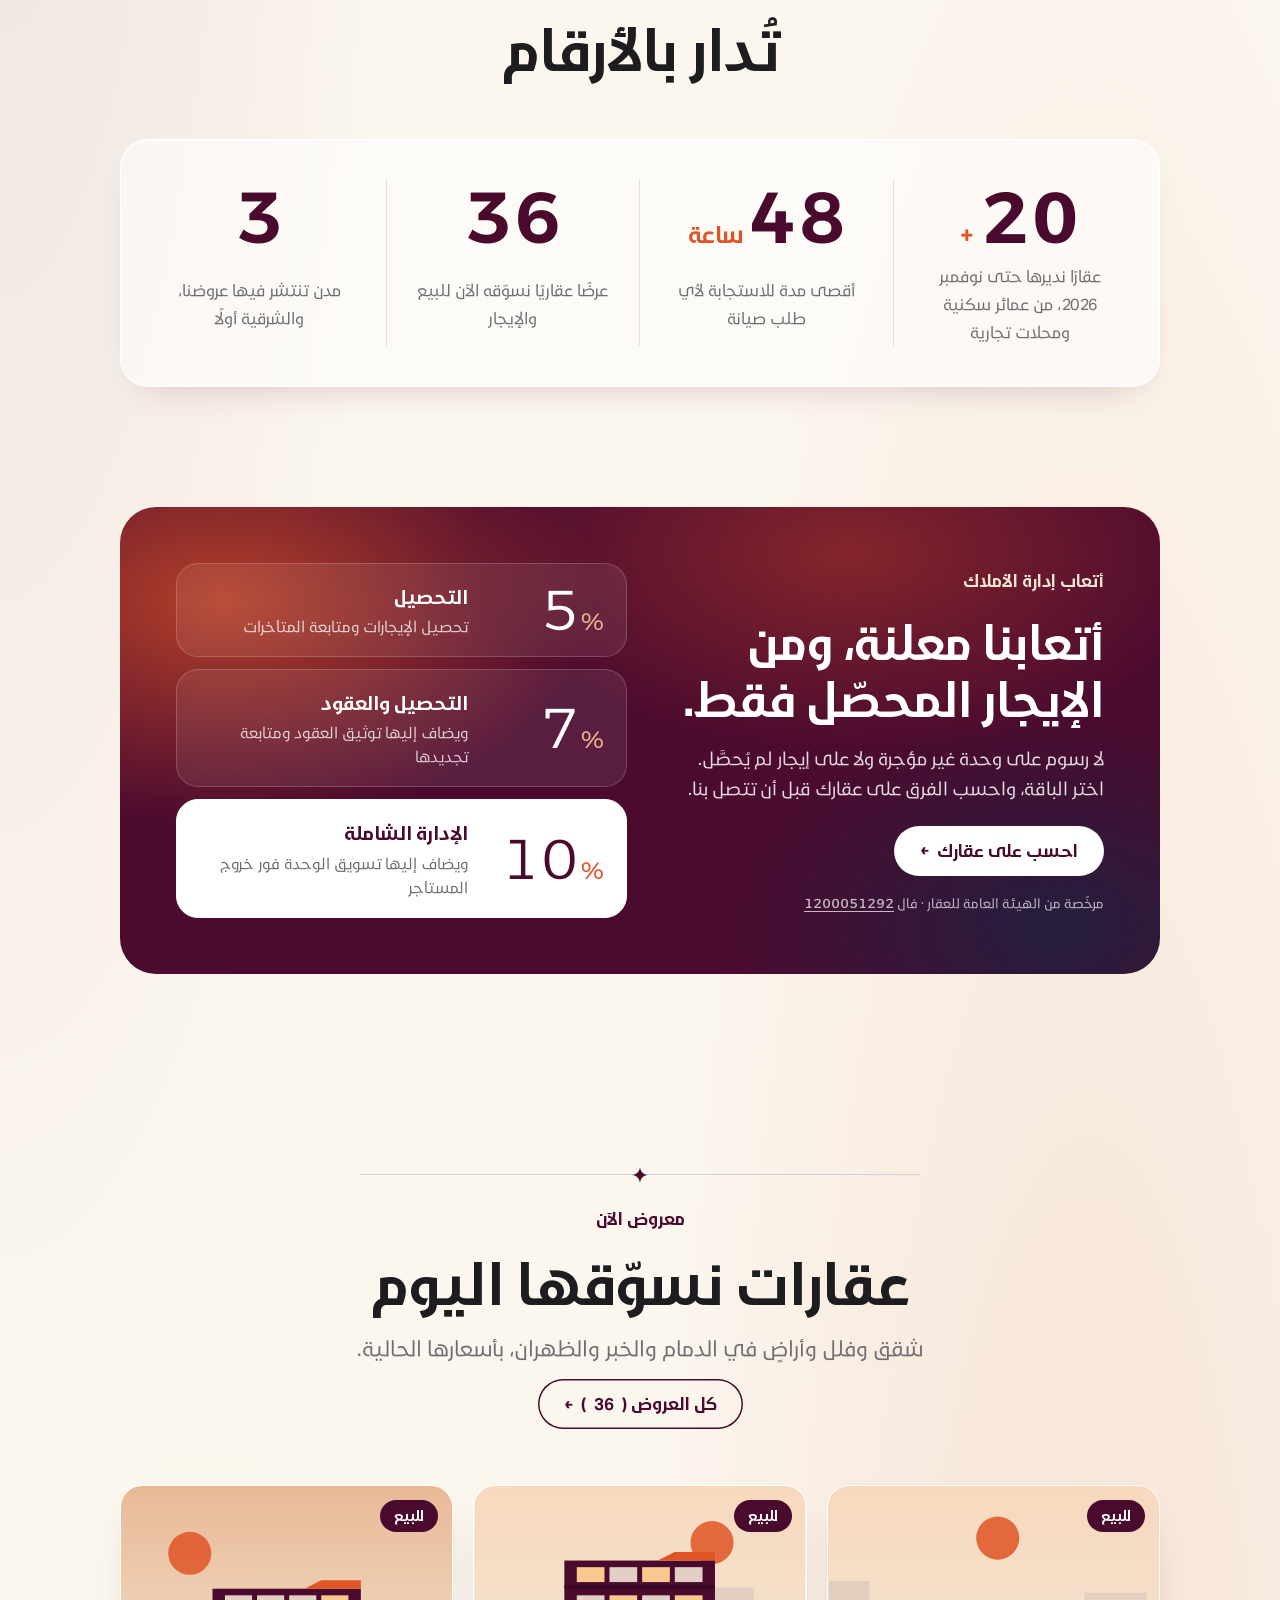
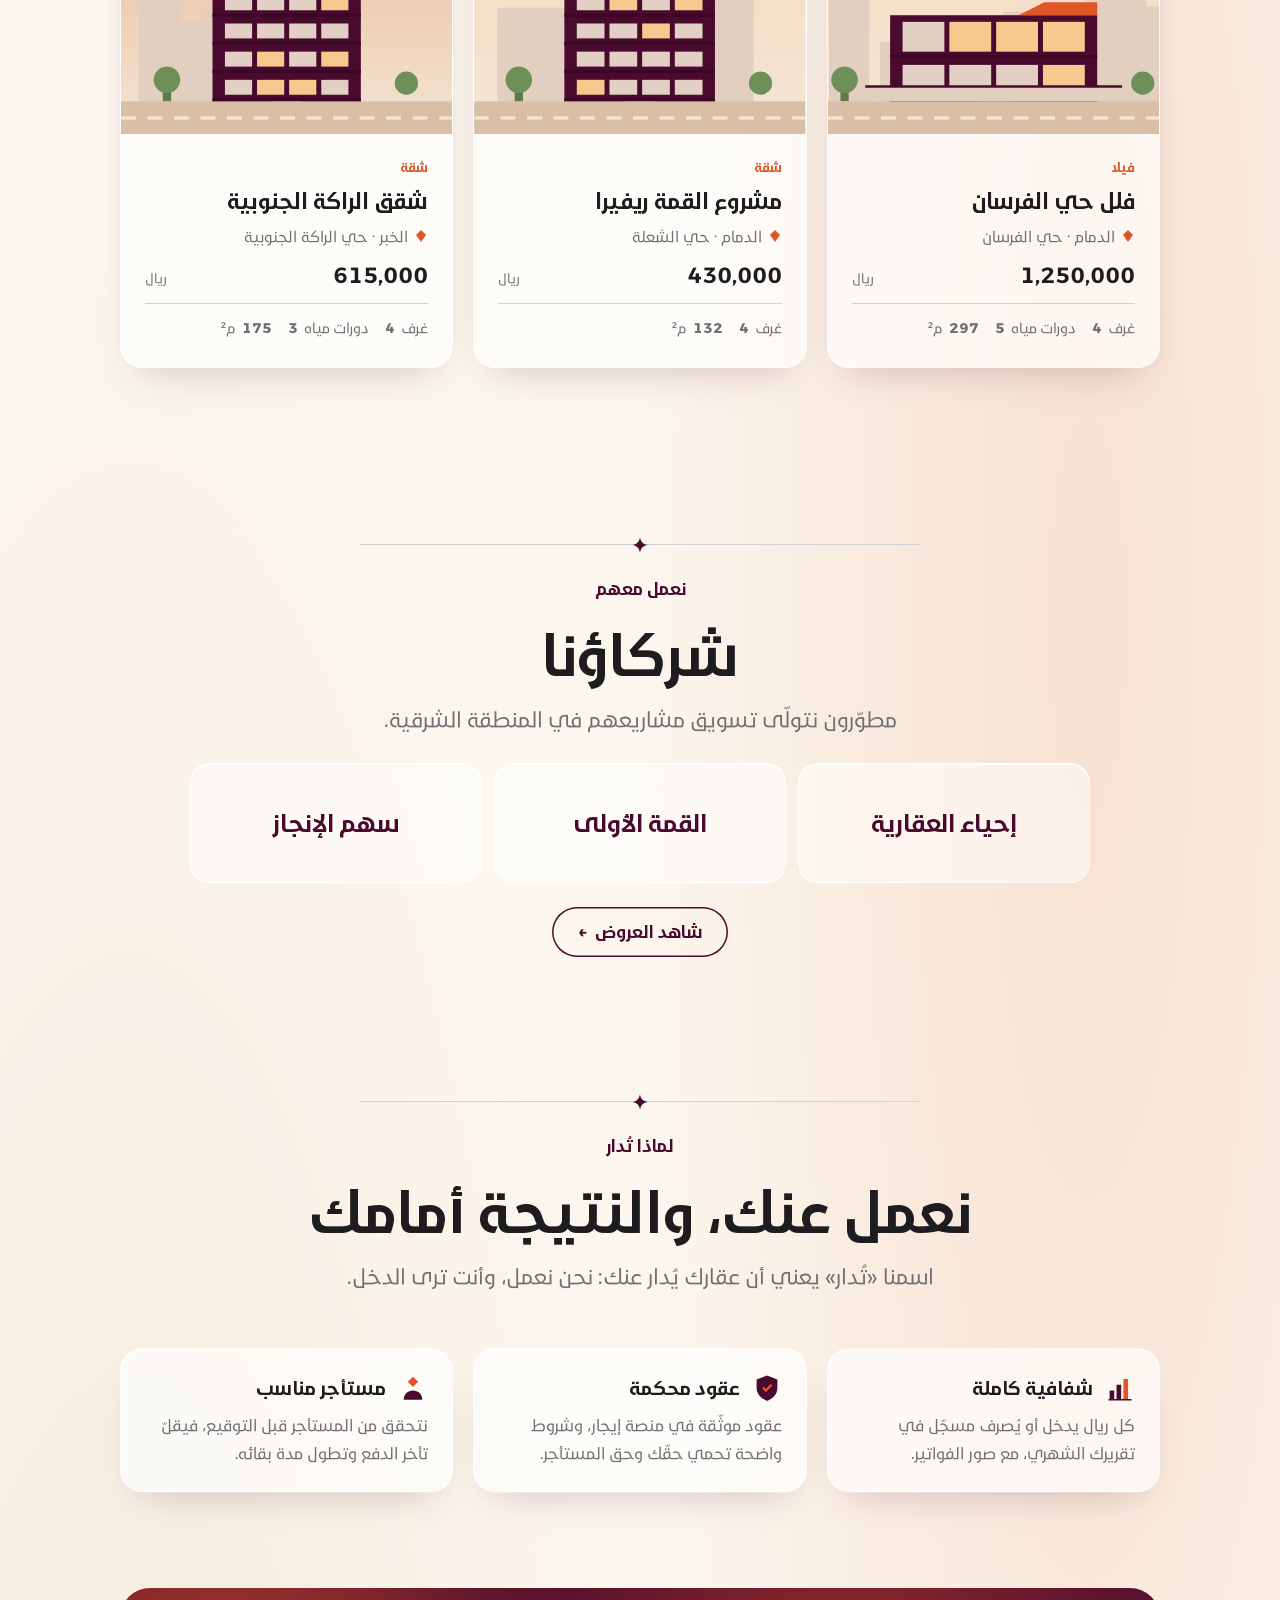
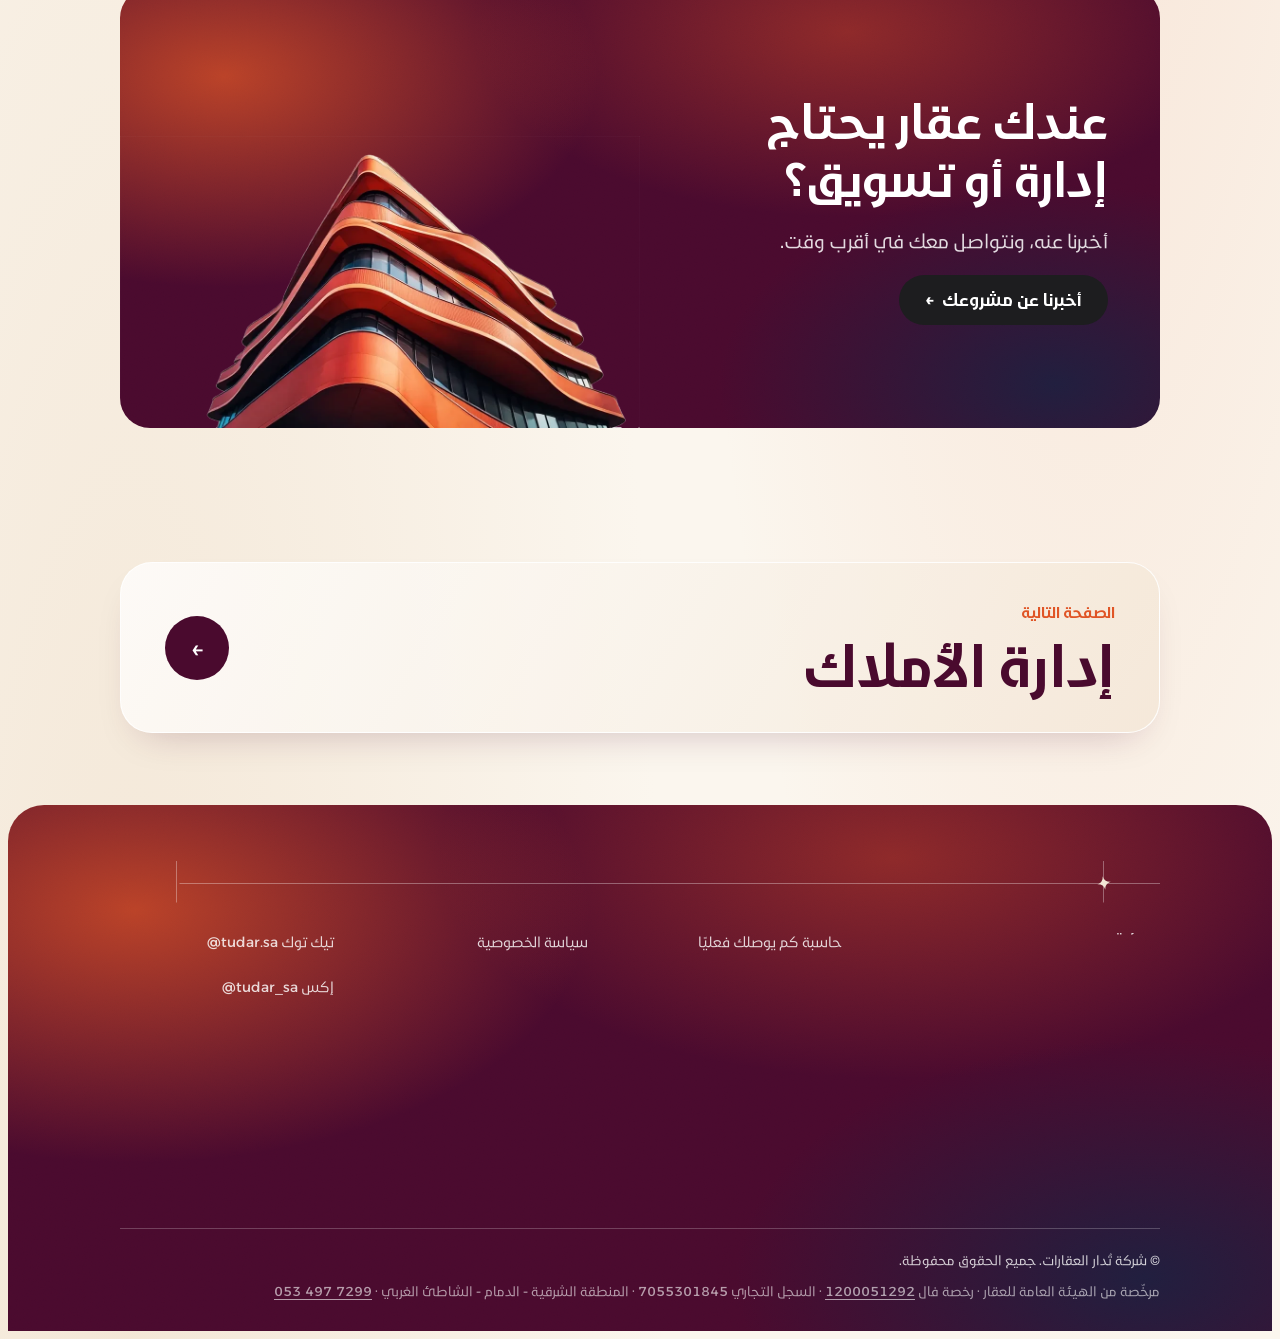
==== commit c2214ef1: "تحديث العروض من عقار" ====
--- a/index.html
+++ b/index.html
@@ -234,7 +234,7 @@
 <script src="assets/js/core/brand.js" defer></script>
 <script src="assets/js/core/leads.js" defer></script>
 <script src="assets/js/core/facade.js" defer></script>
-<script src="data/listings.js?v=mwyiie77" defer></script>
+<script src="data/listings.js?v=mwz3x2da" defer></script>
 <script src="assets/js/data/live-listings.js" defer></script>
 <script src="assets/js/data/images.js" defer></script>
 <script src="assets/js/data/projects.js" defer></script>
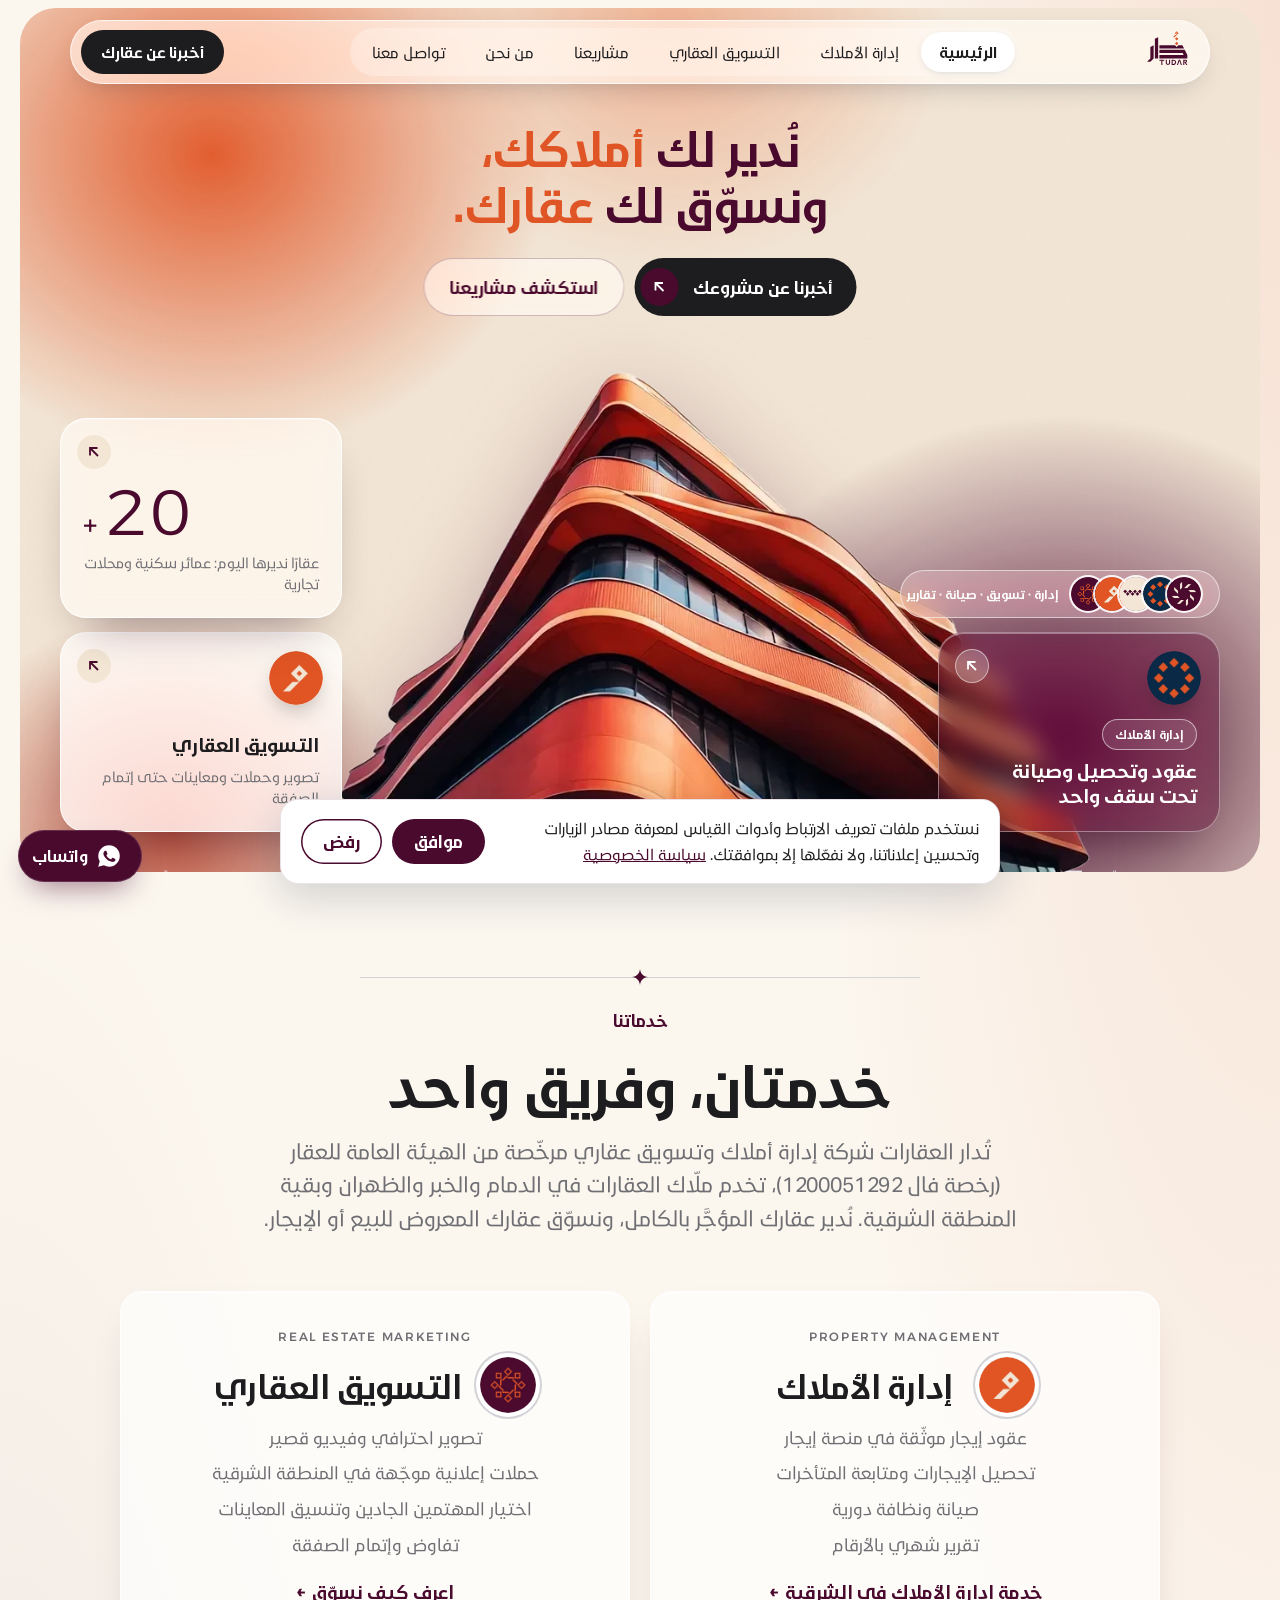
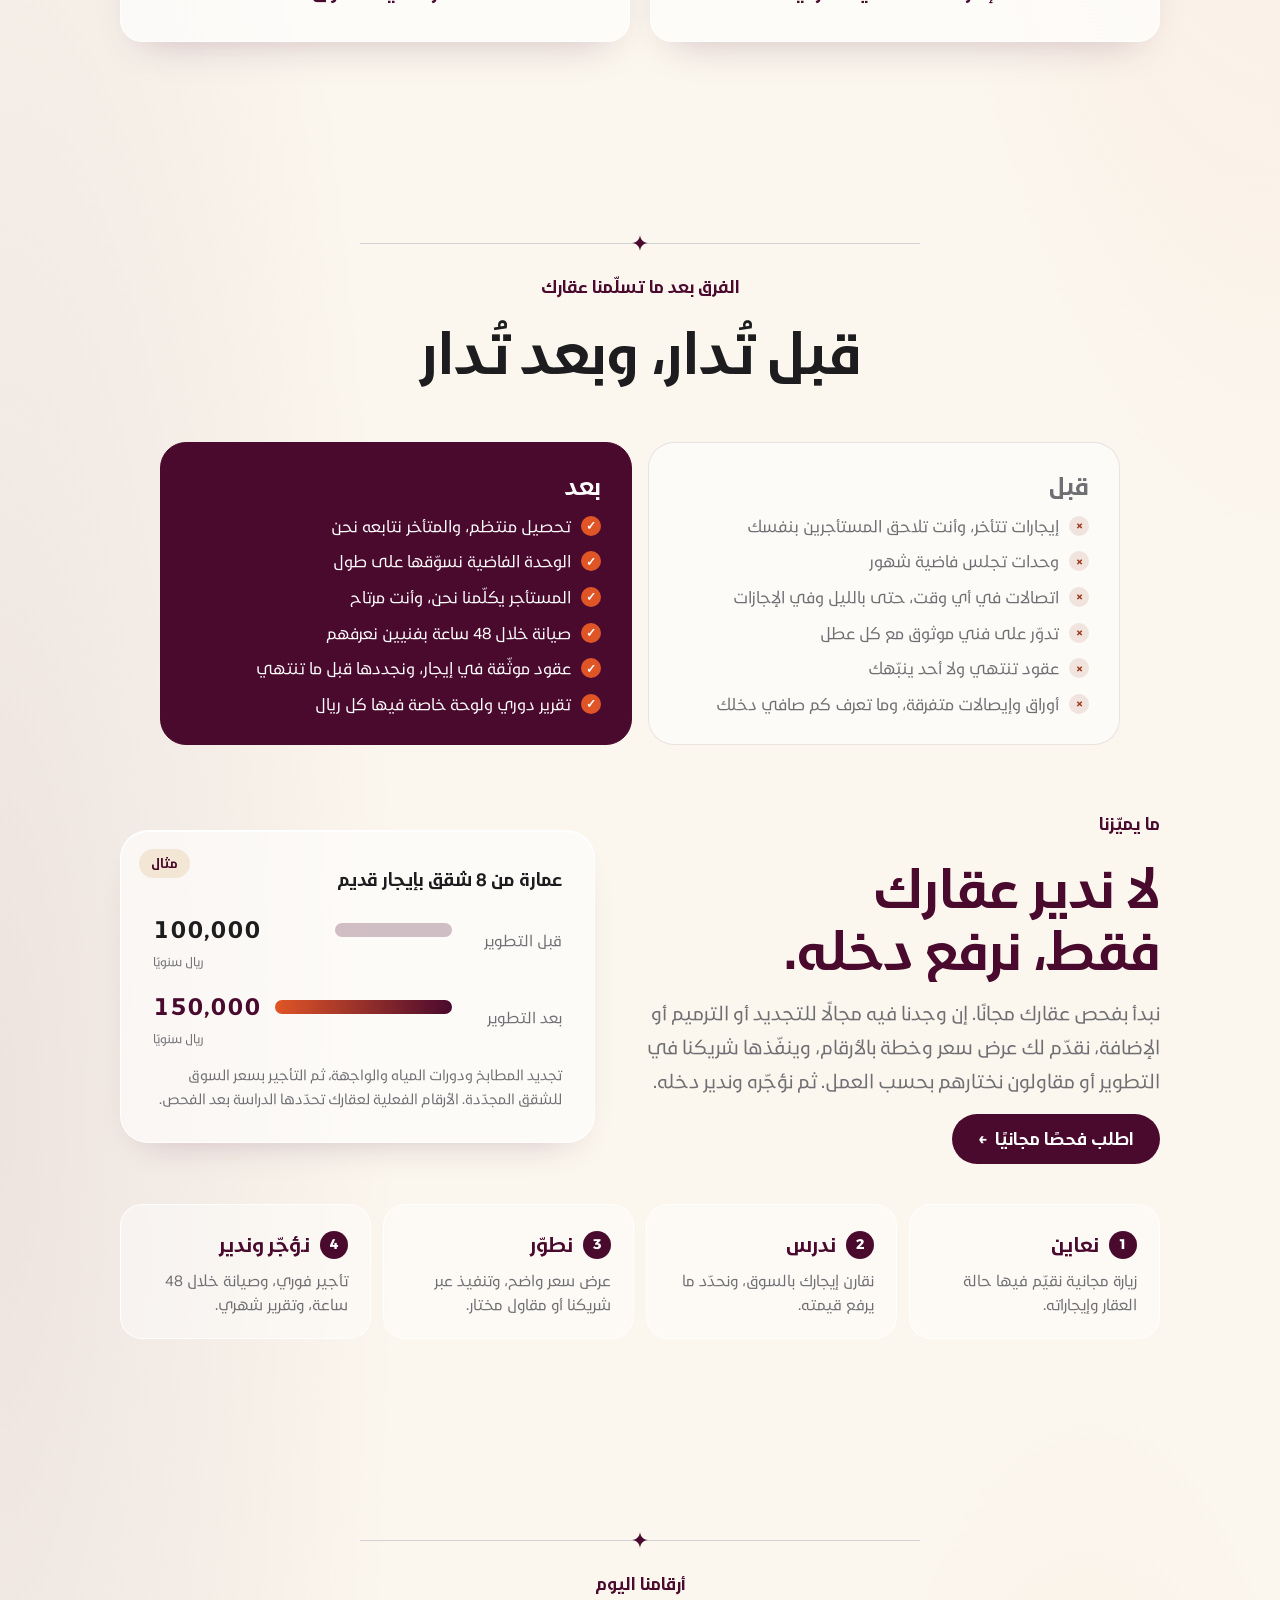
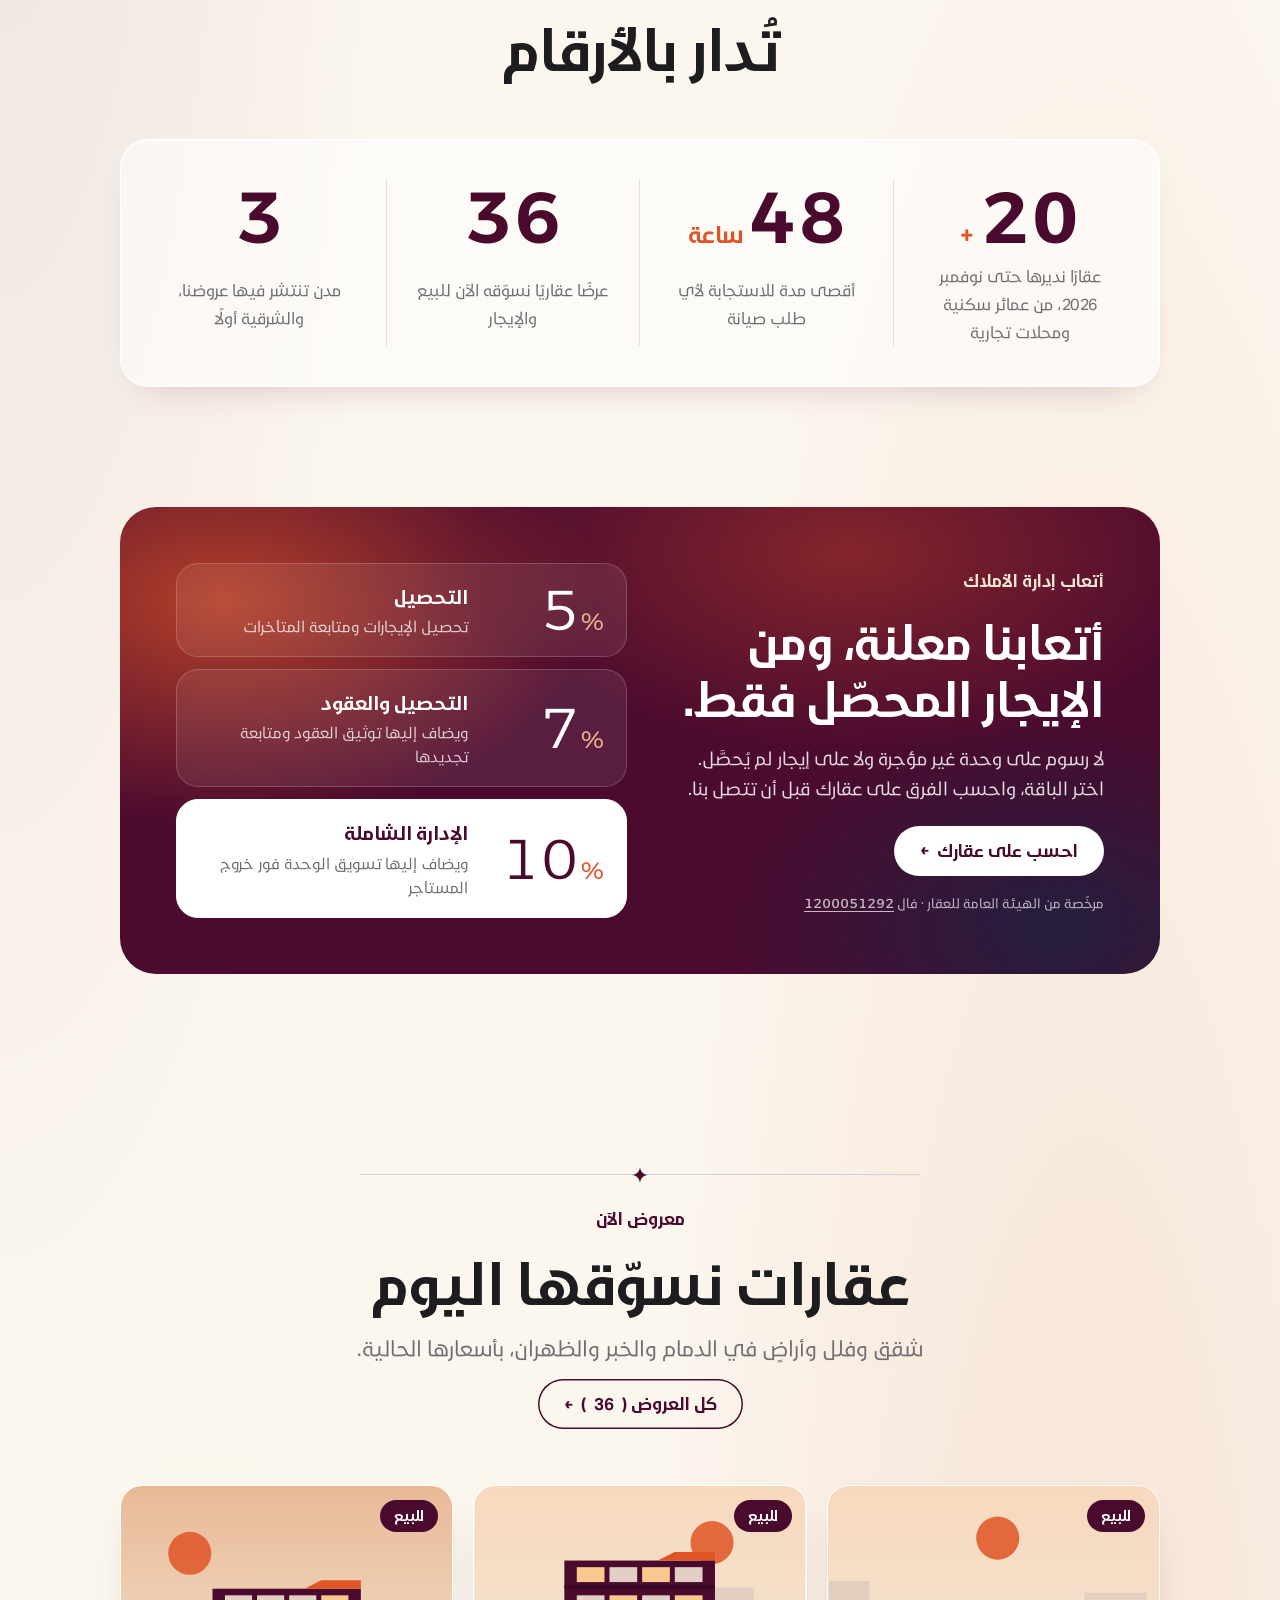
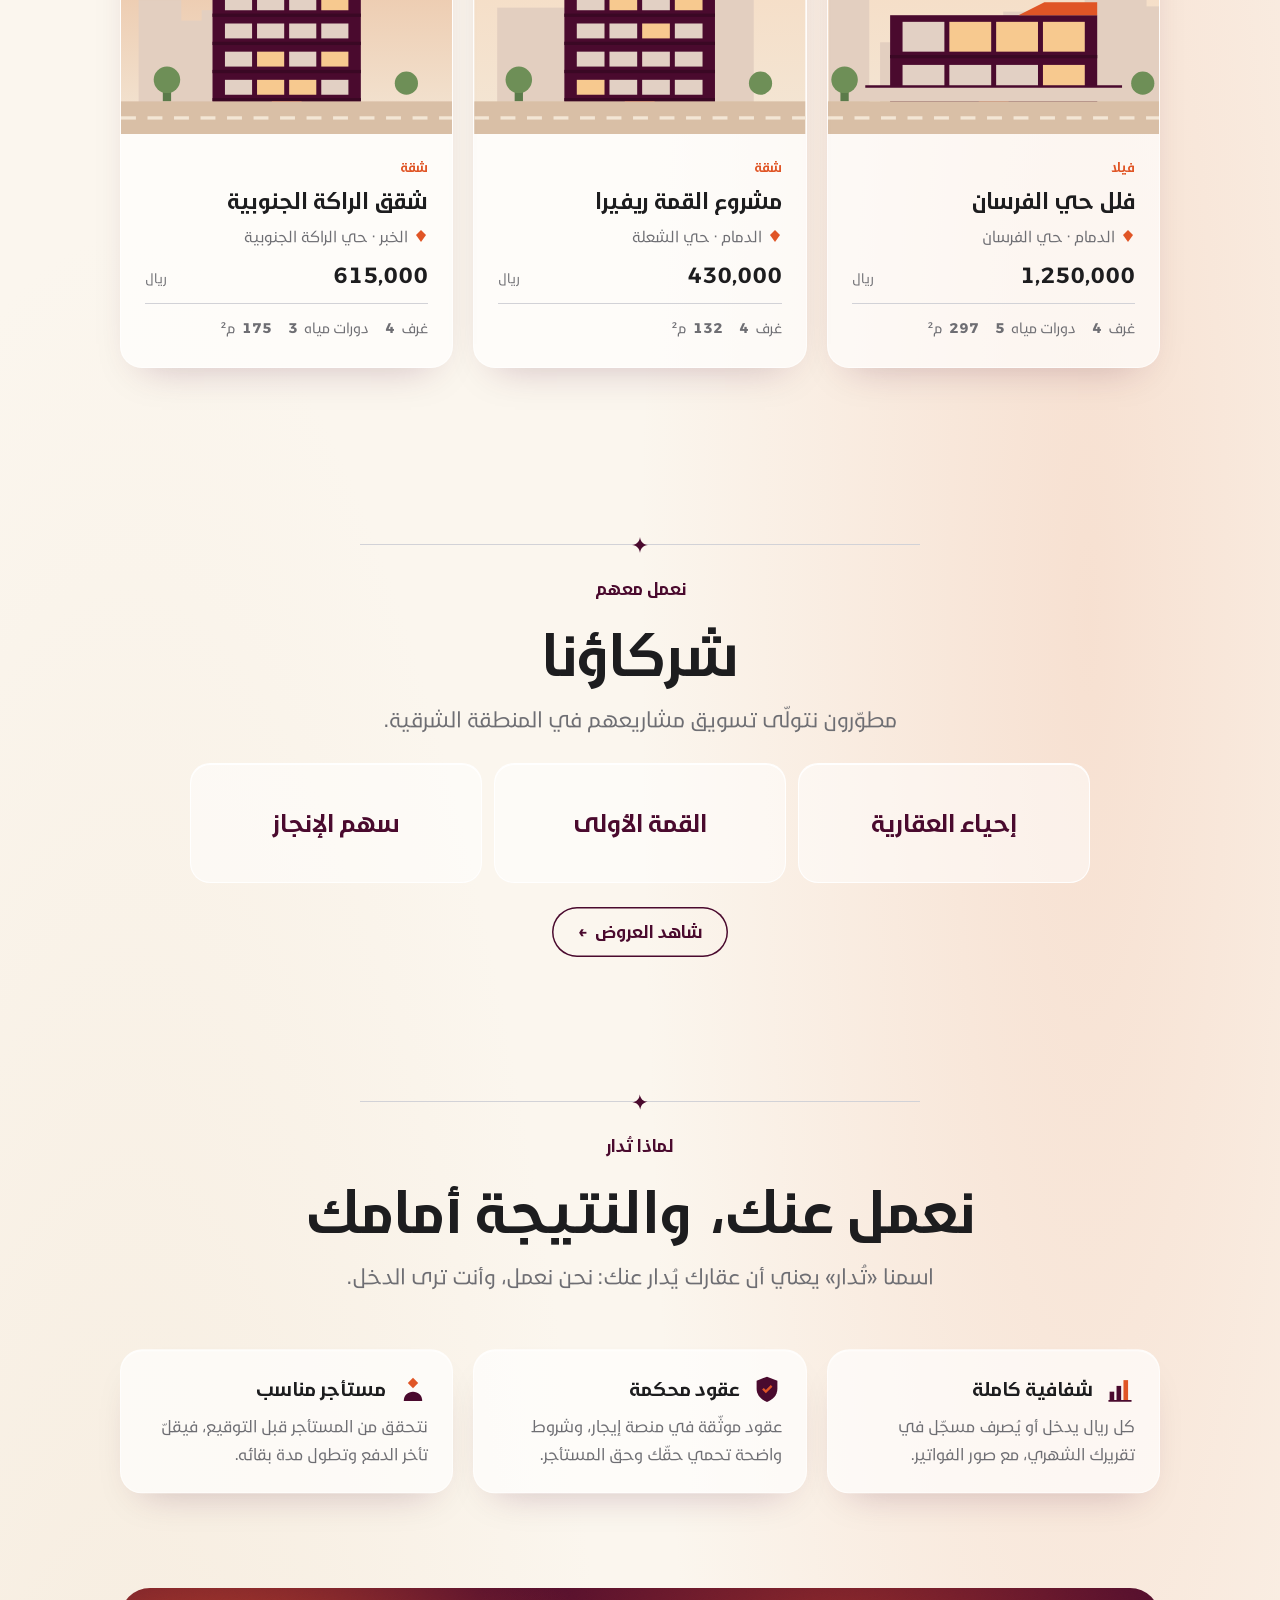
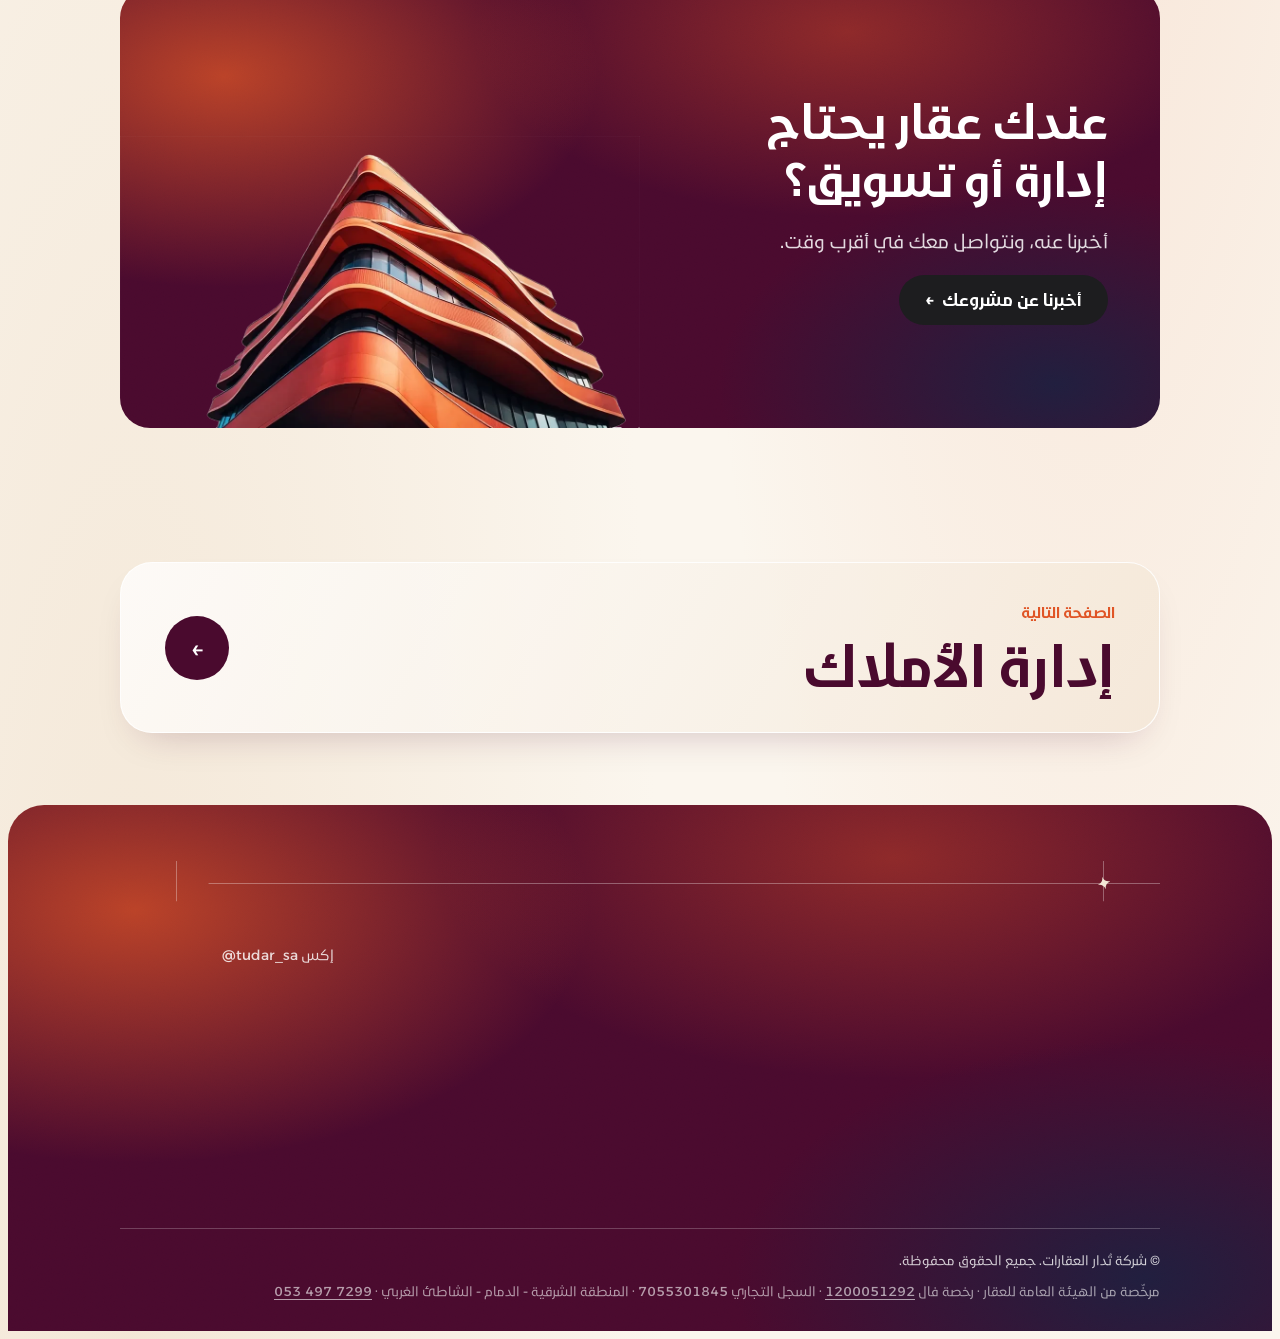
==== commit 5956c98d: "تحديث العروض من عقار" ====
--- a/index.html
+++ b/index.html
@@ -234,7 +234,7 @@
 <script src="assets/js/core/brand.js" defer></script>
 <script src="assets/js/core/leads.js" defer></script>
 <script src="assets/js/core/facade.js" defer></script>
-<script src="data/listings.js?v=mwz3x2da" defer></script>
+<script src="data/listings.js?v=mwzlzfz9" defer></script>
 <script src="assets/js/data/live-listings.js" defer></script>
 <script src="assets/js/data/images.js" defer></script>
 <script src="assets/js/data/projects.js" defer></script>
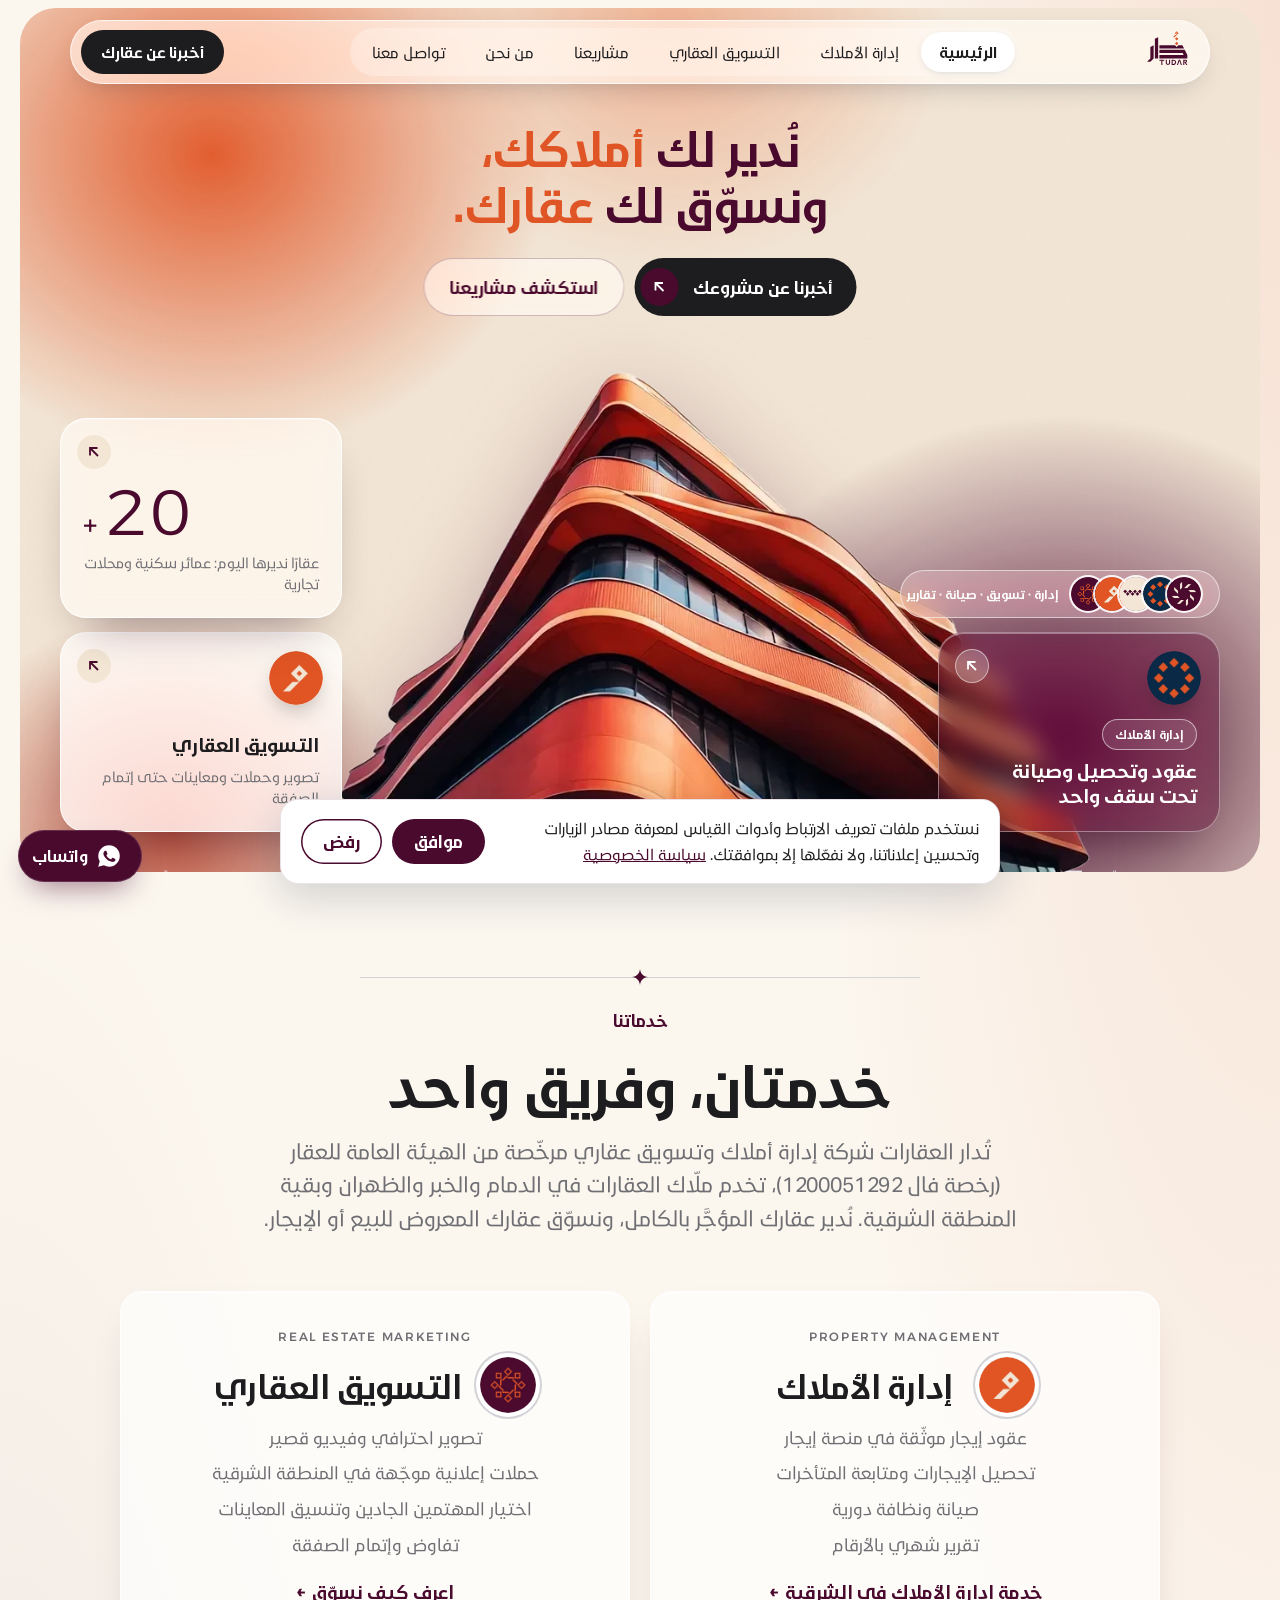
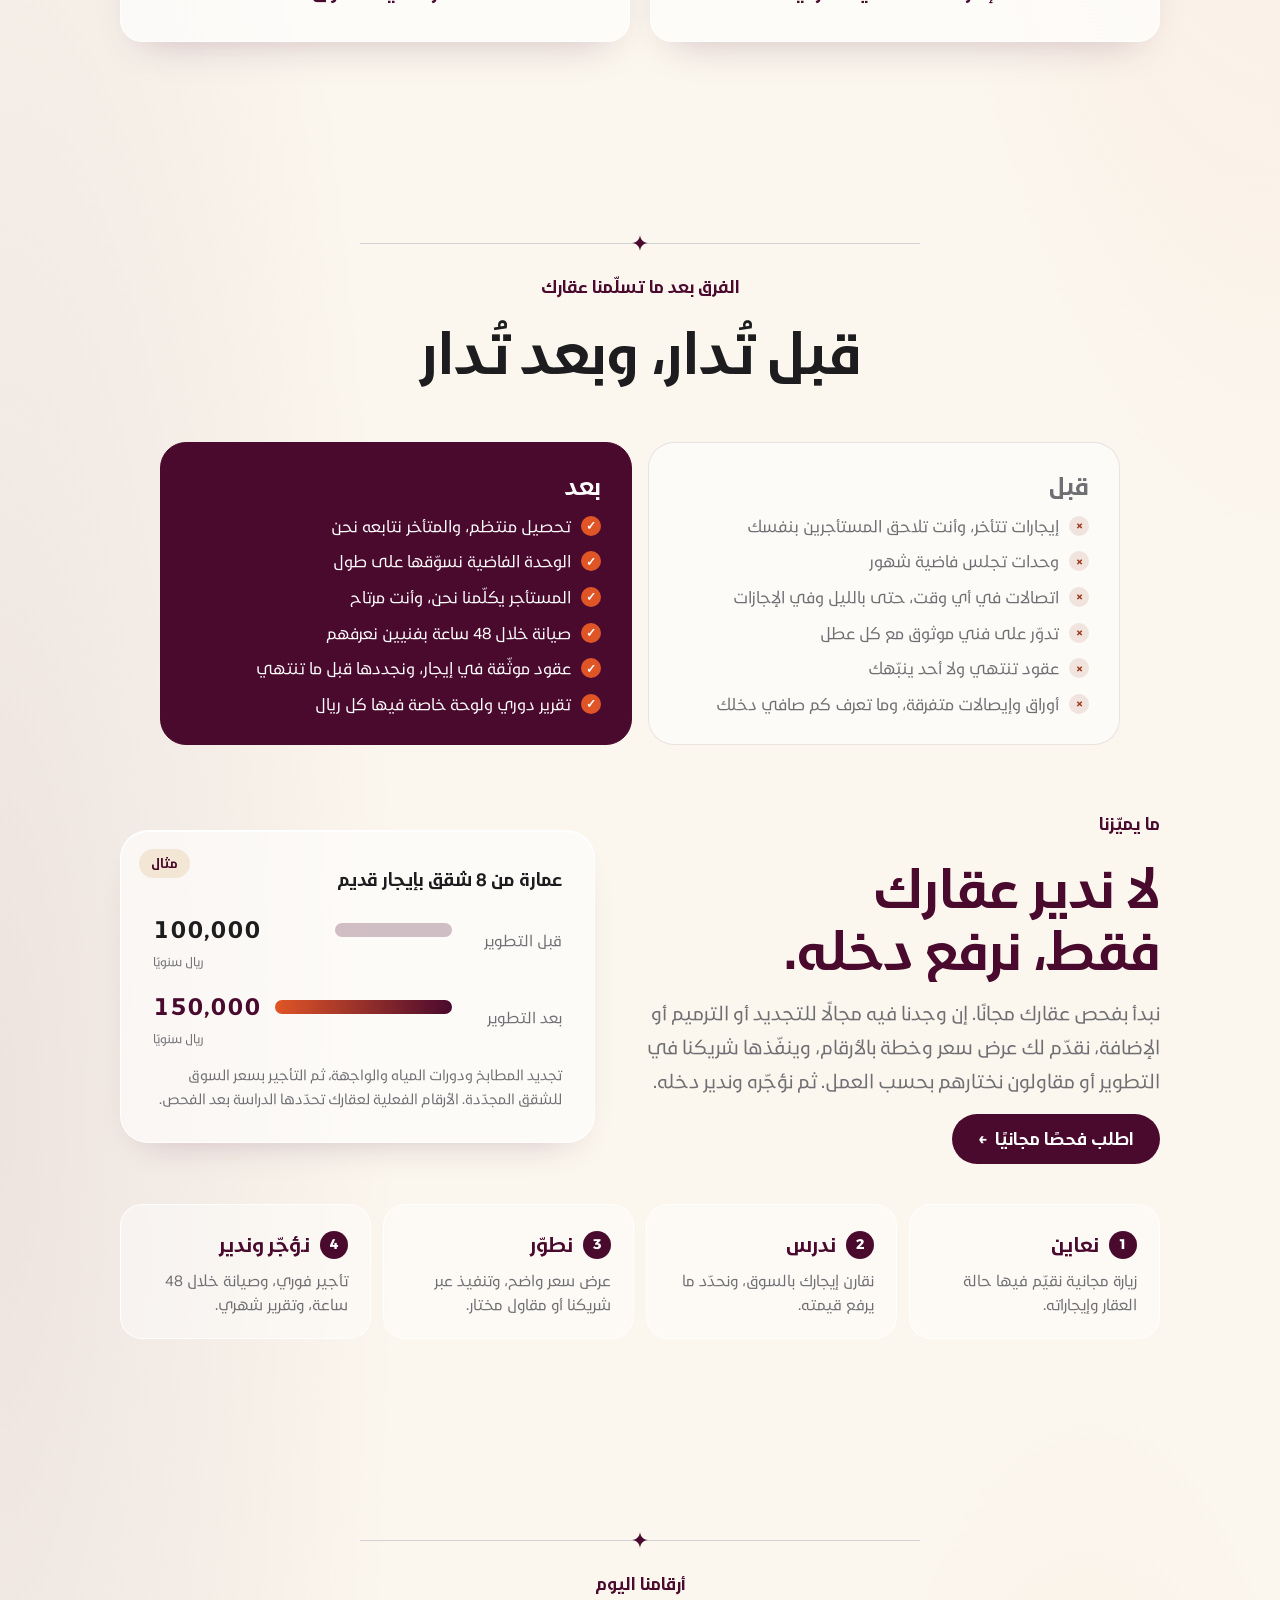
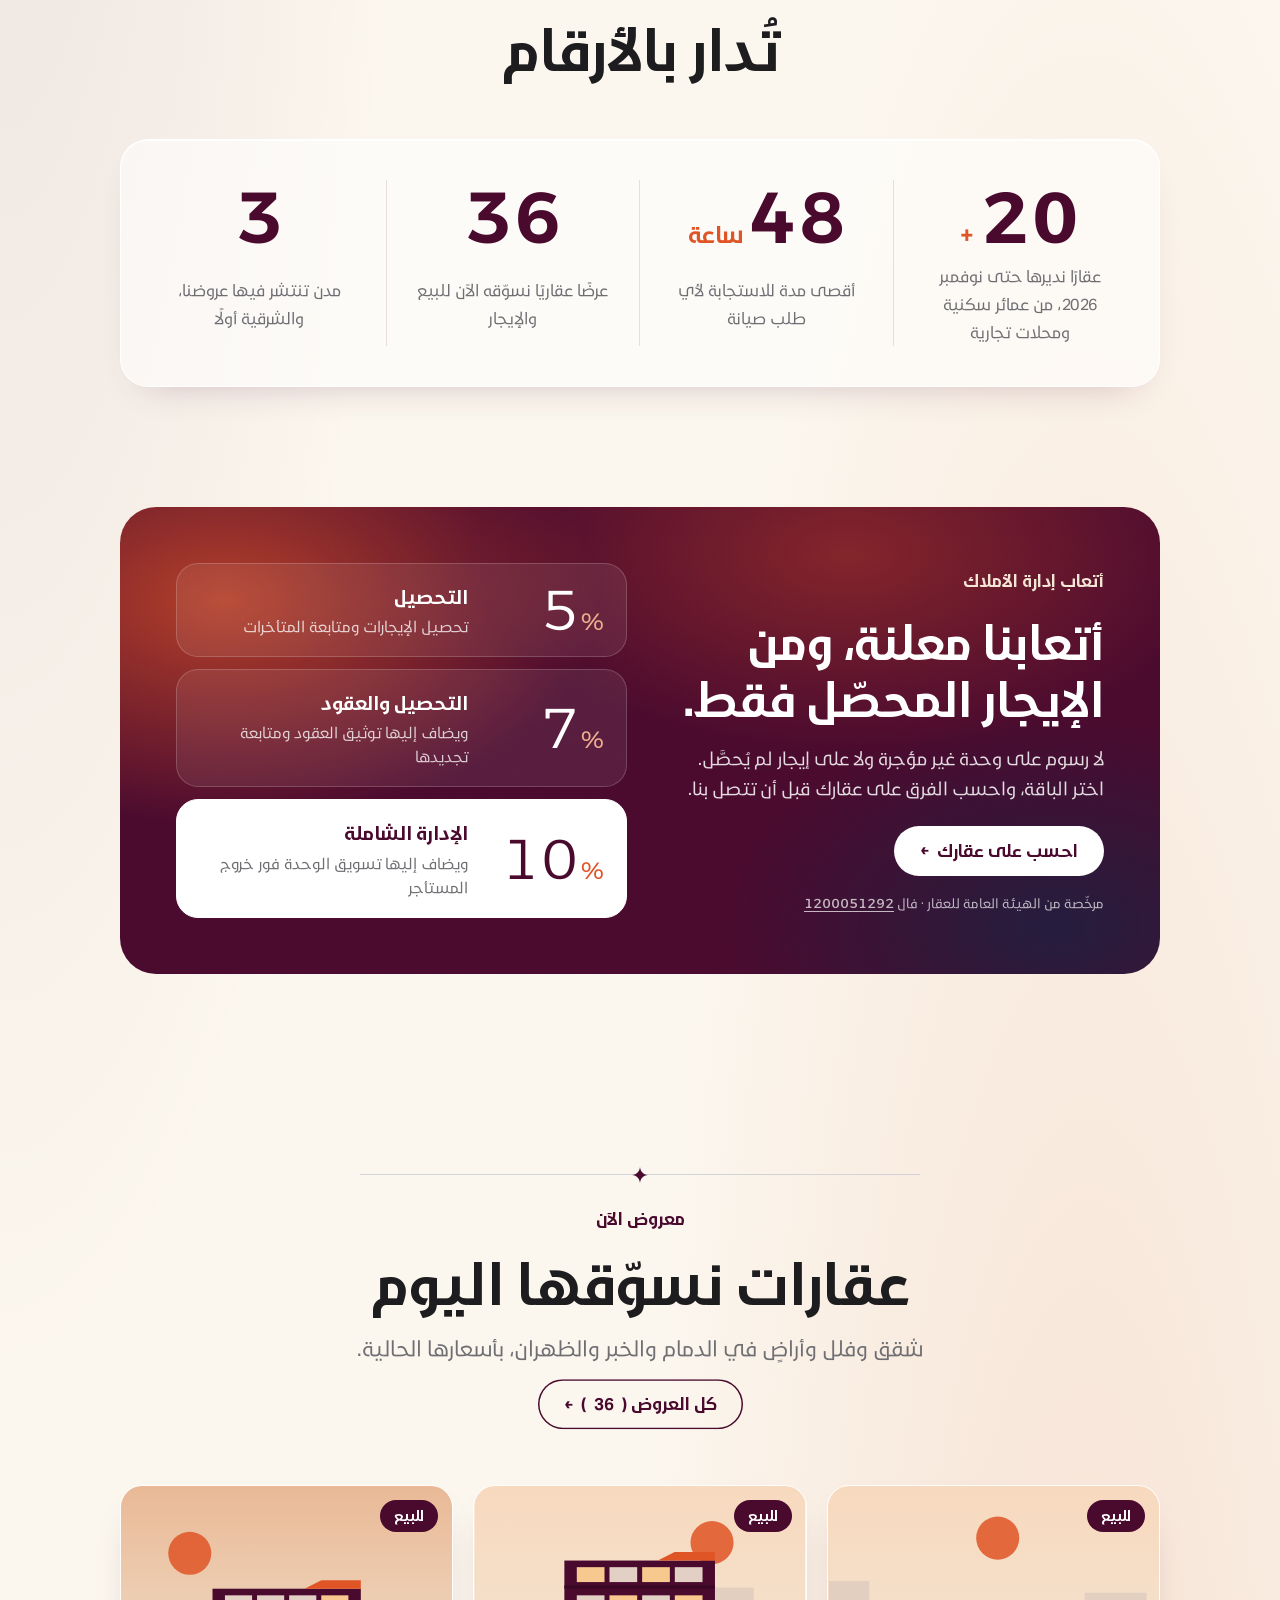
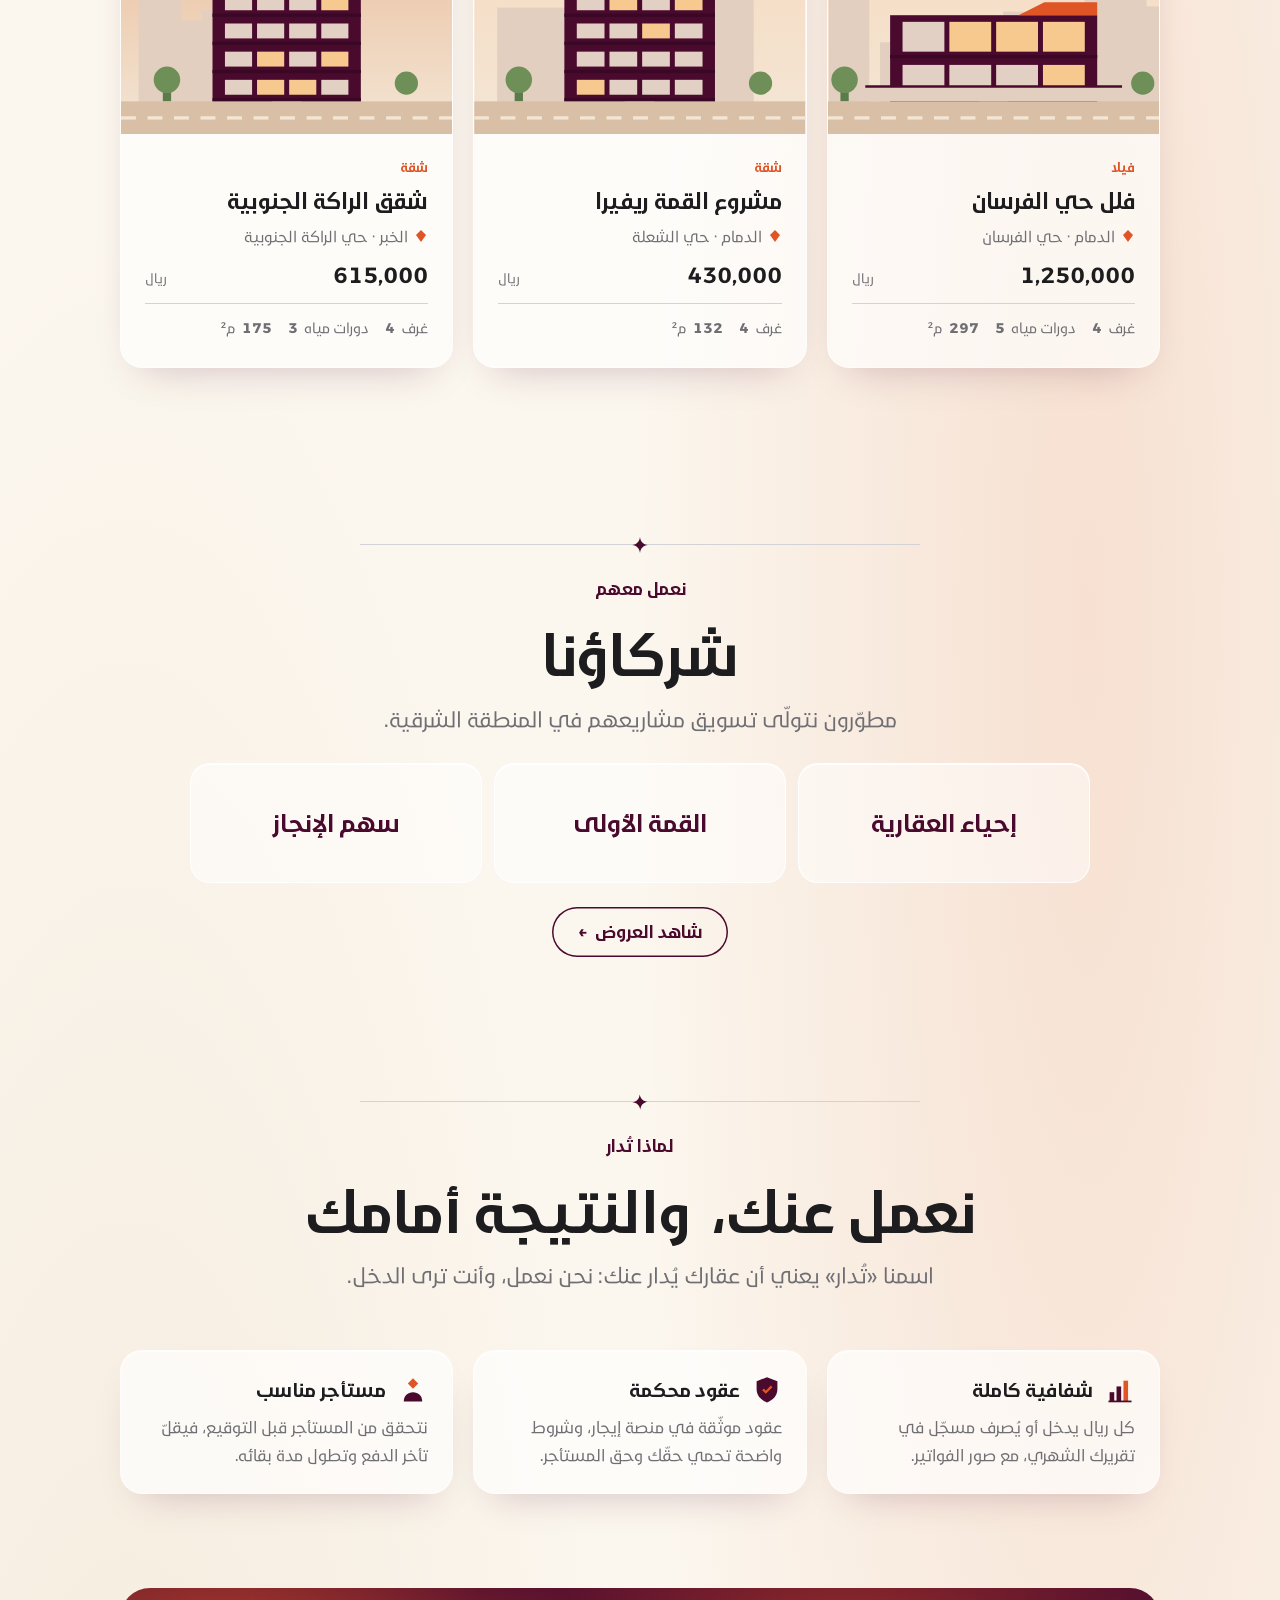
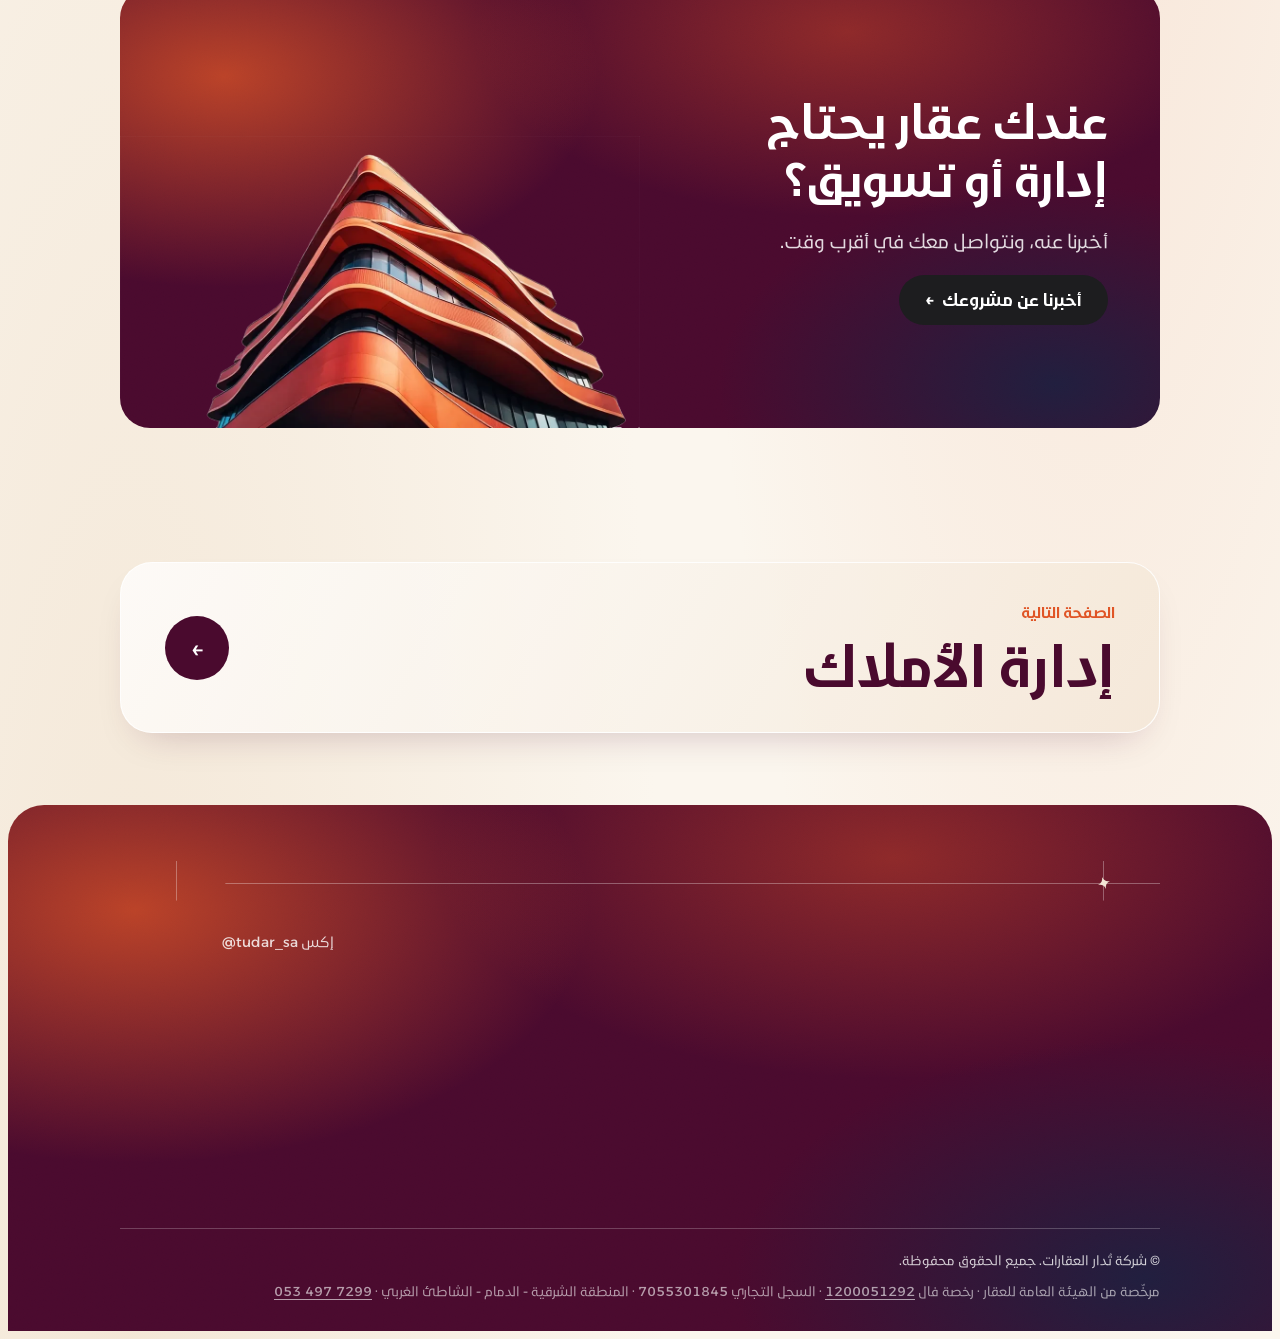
==== commit 12639570: "تحديث العروض من عقار" ====
--- a/index.html
+++ b/index.html
@@ -234,7 +234,7 @@
 <script src="assets/js/core/brand.js" defer></script>
 <script src="assets/js/core/leads.js" defer></script>
 <script src="assets/js/core/facade.js" defer></script>
-<script src="data/listings.js?v=mwzlzfz9" defer></script>
+<script src="data/listings.js?v=mx03ohpj" defer></script>
 <script src="assets/js/data/live-listings.js" defer></script>
 <script src="assets/js/data/images.js" defer></script>
 <script src="assets/js/data/projects.js" defer></script>
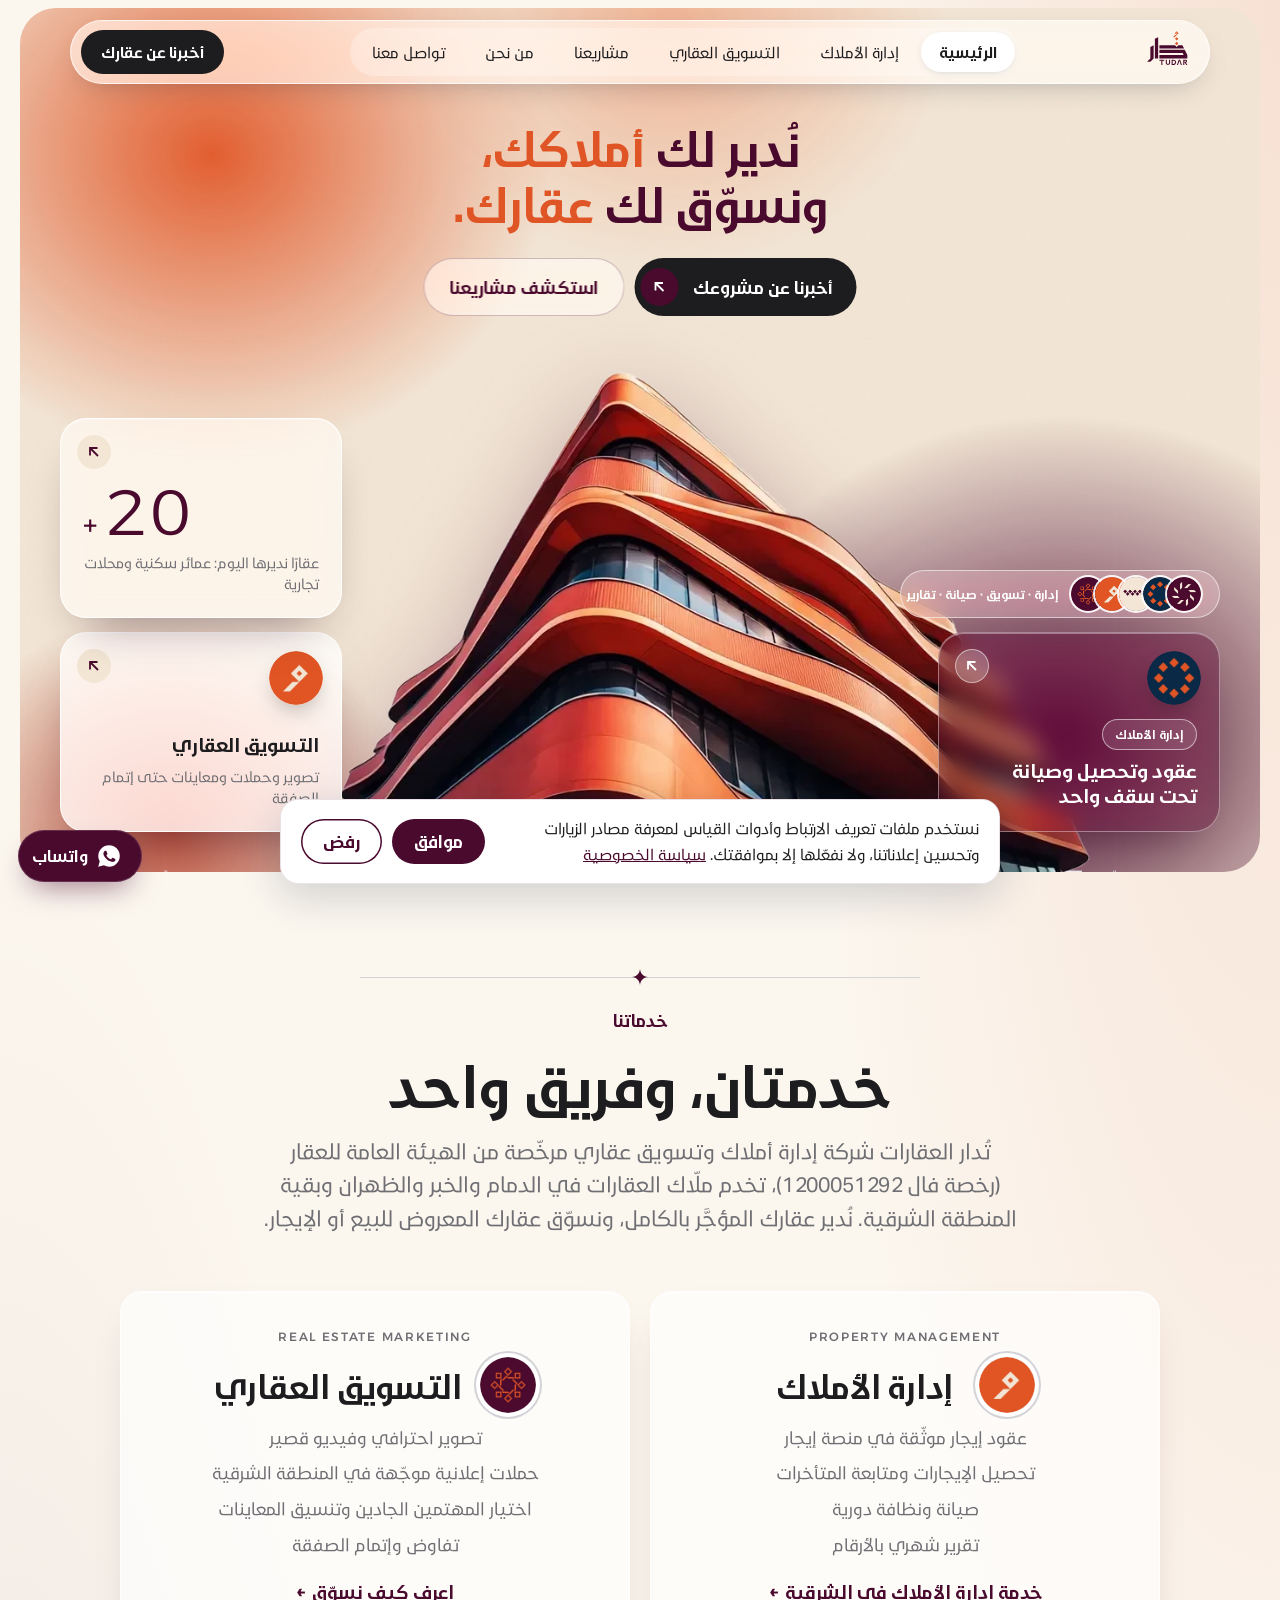
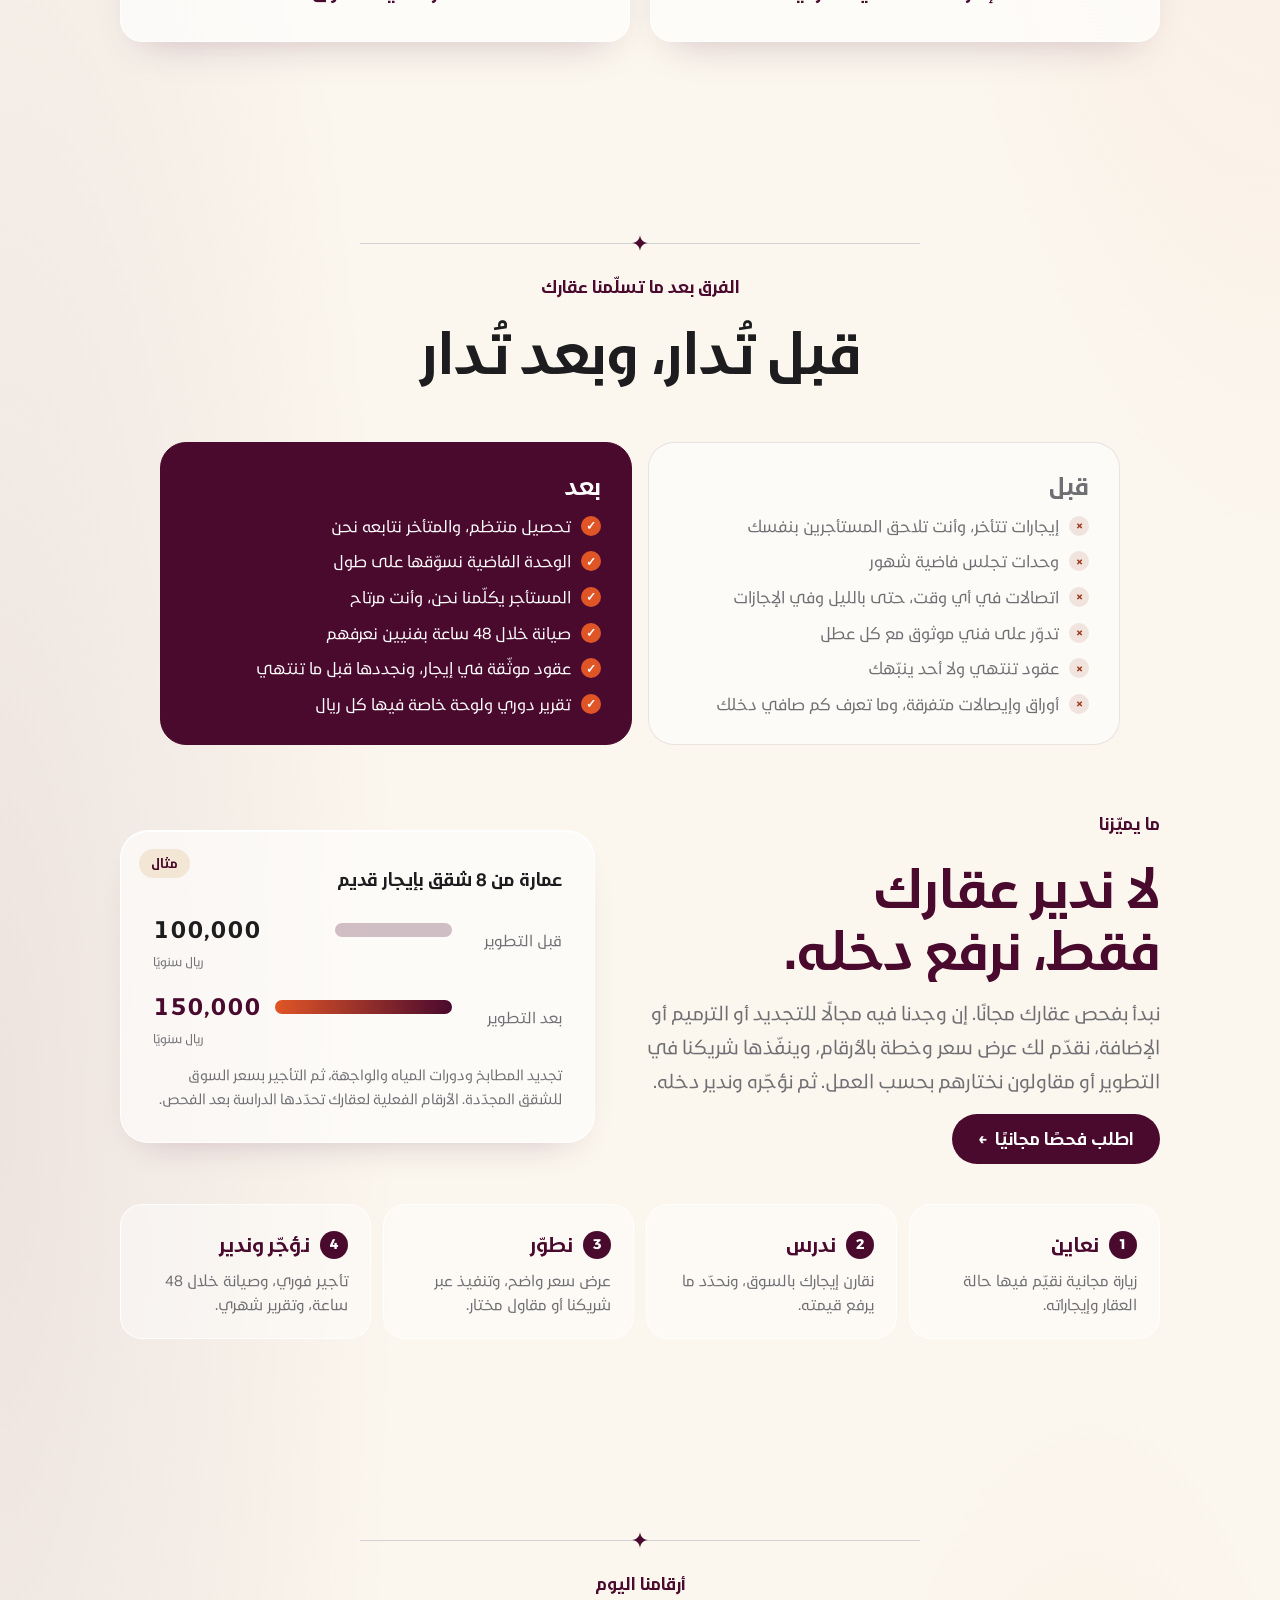
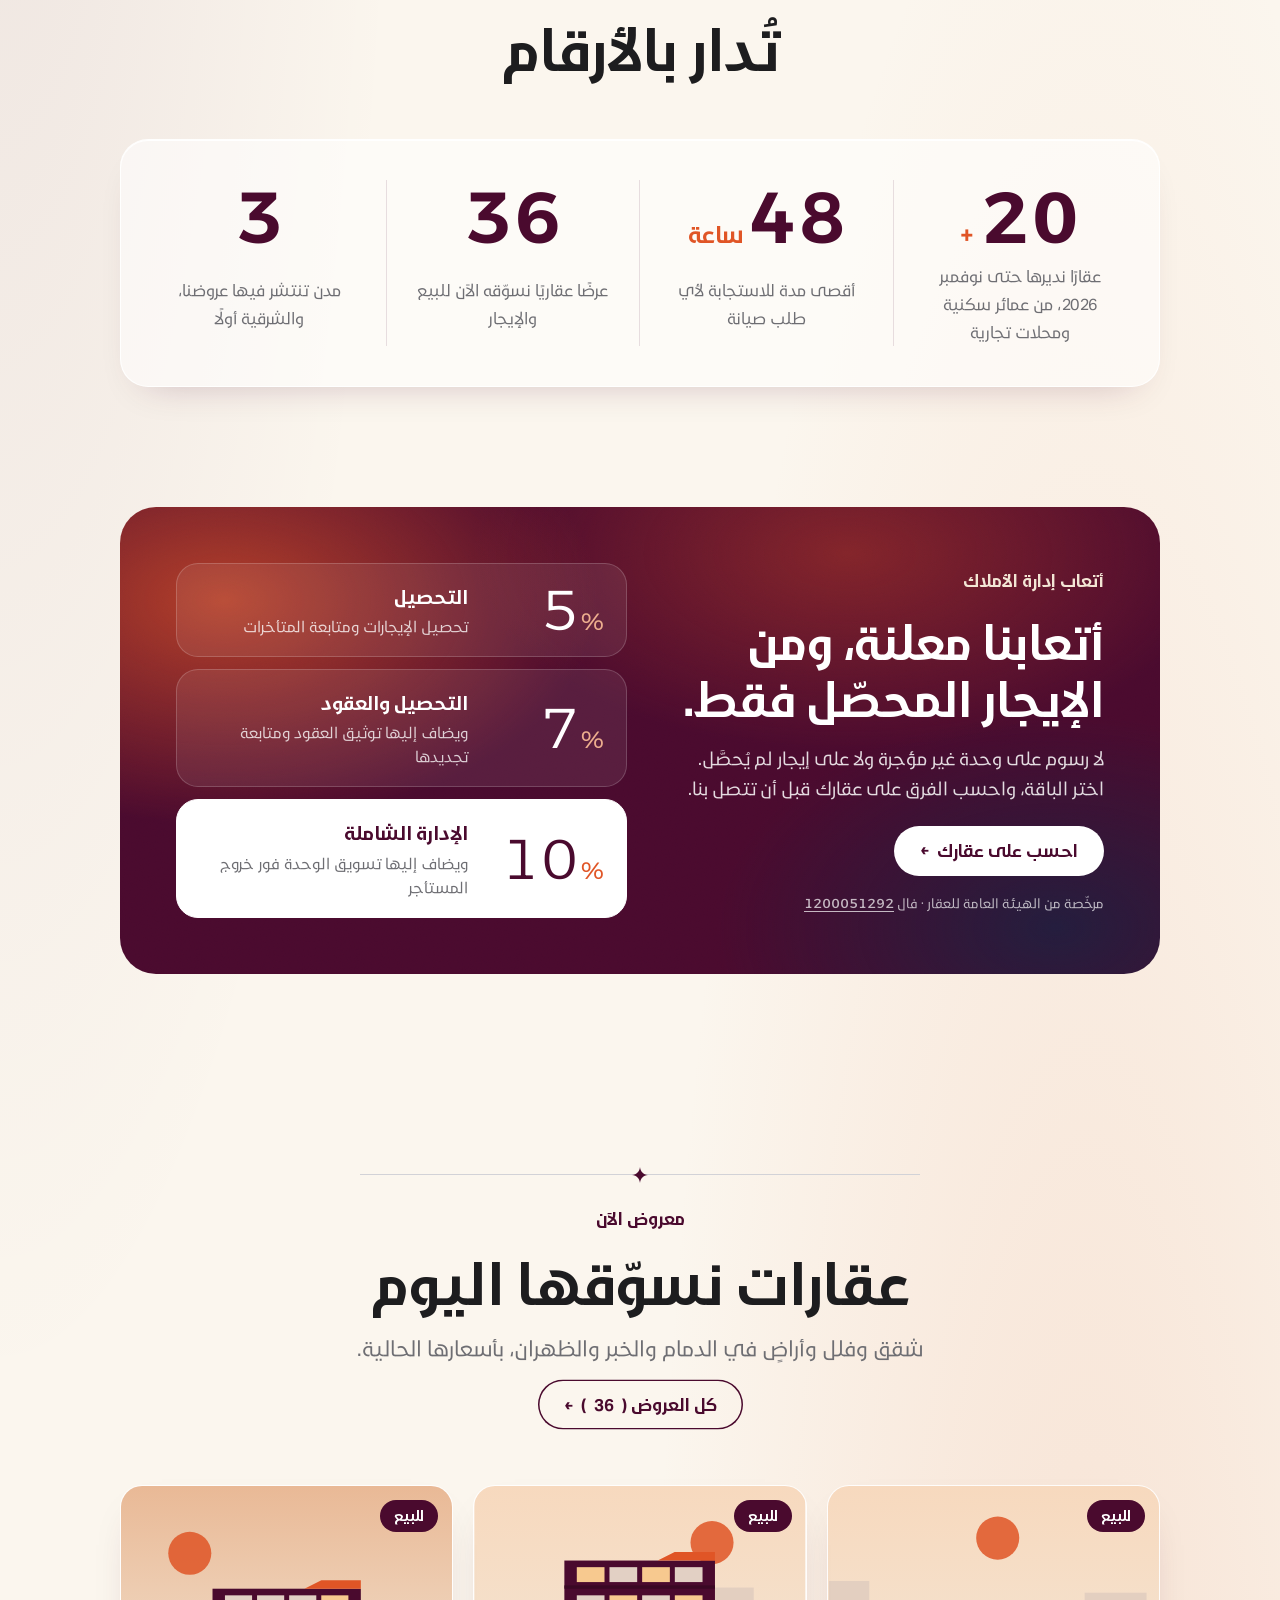
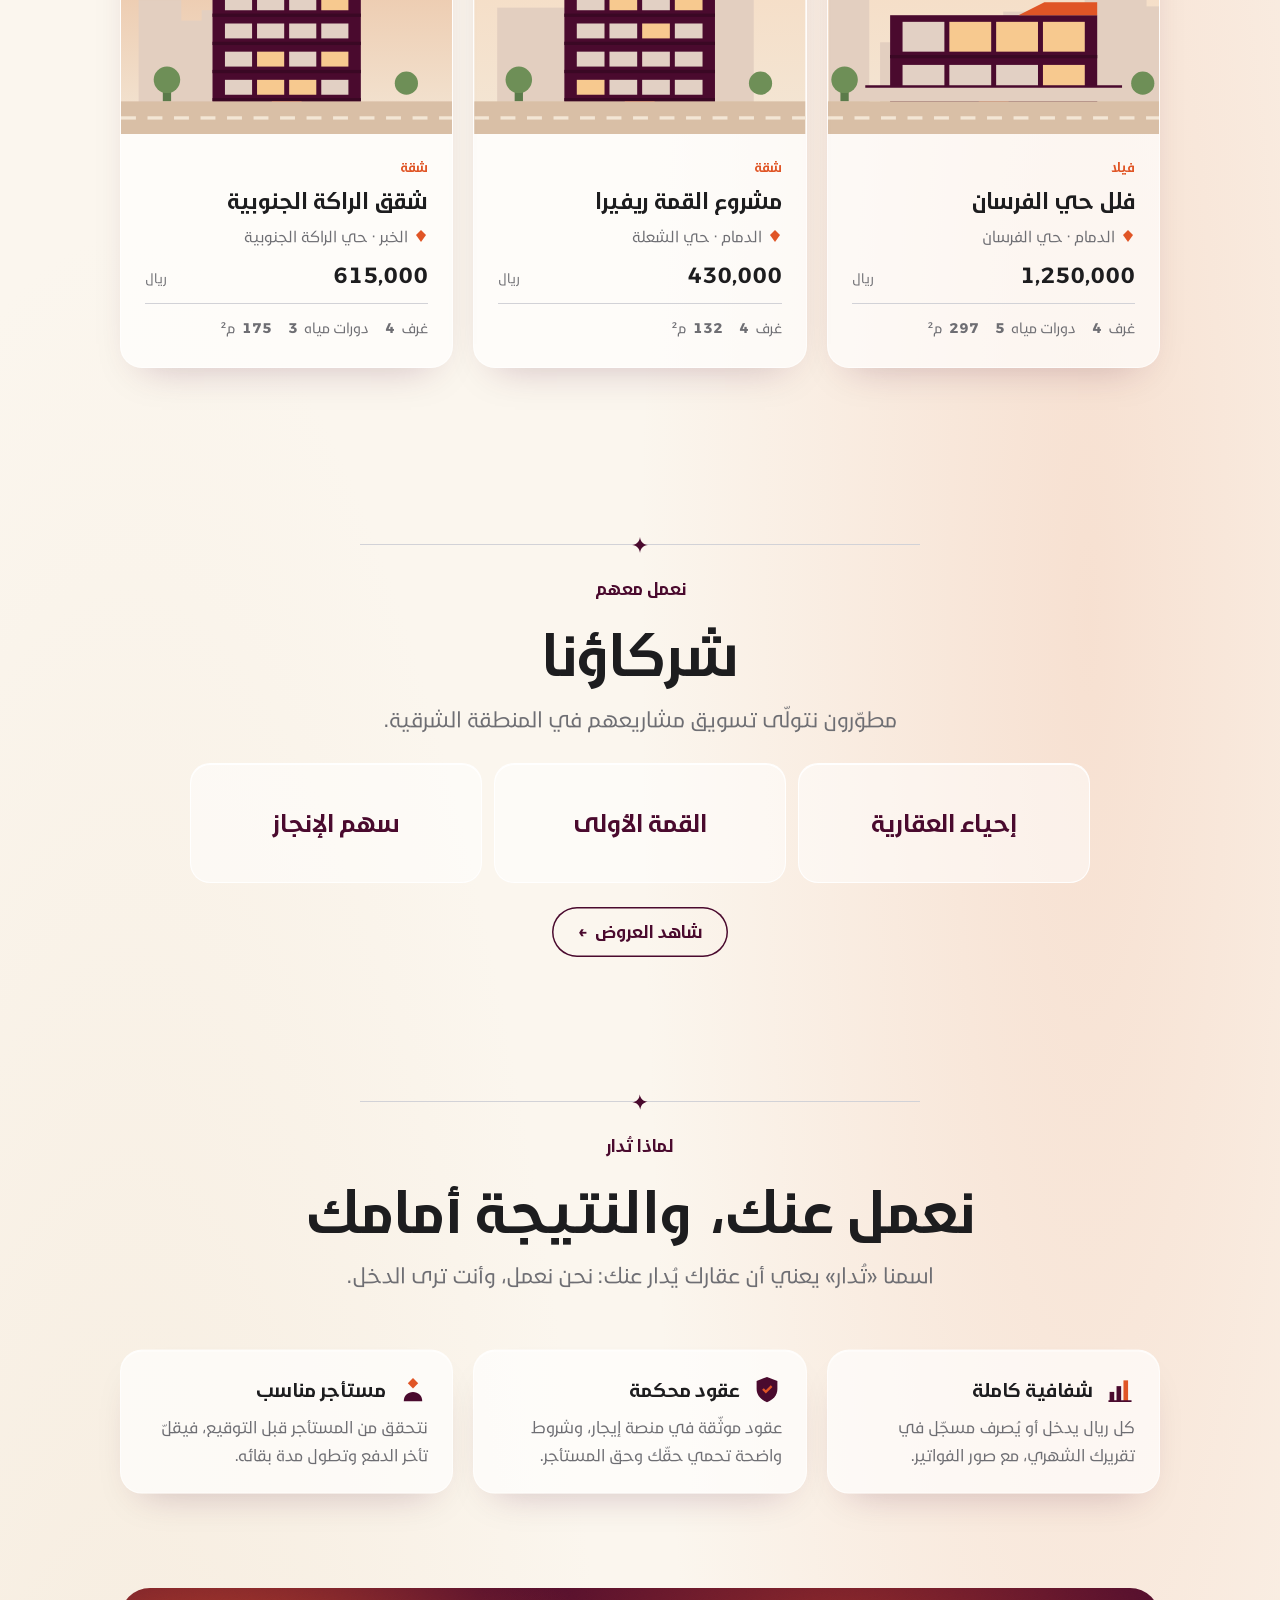
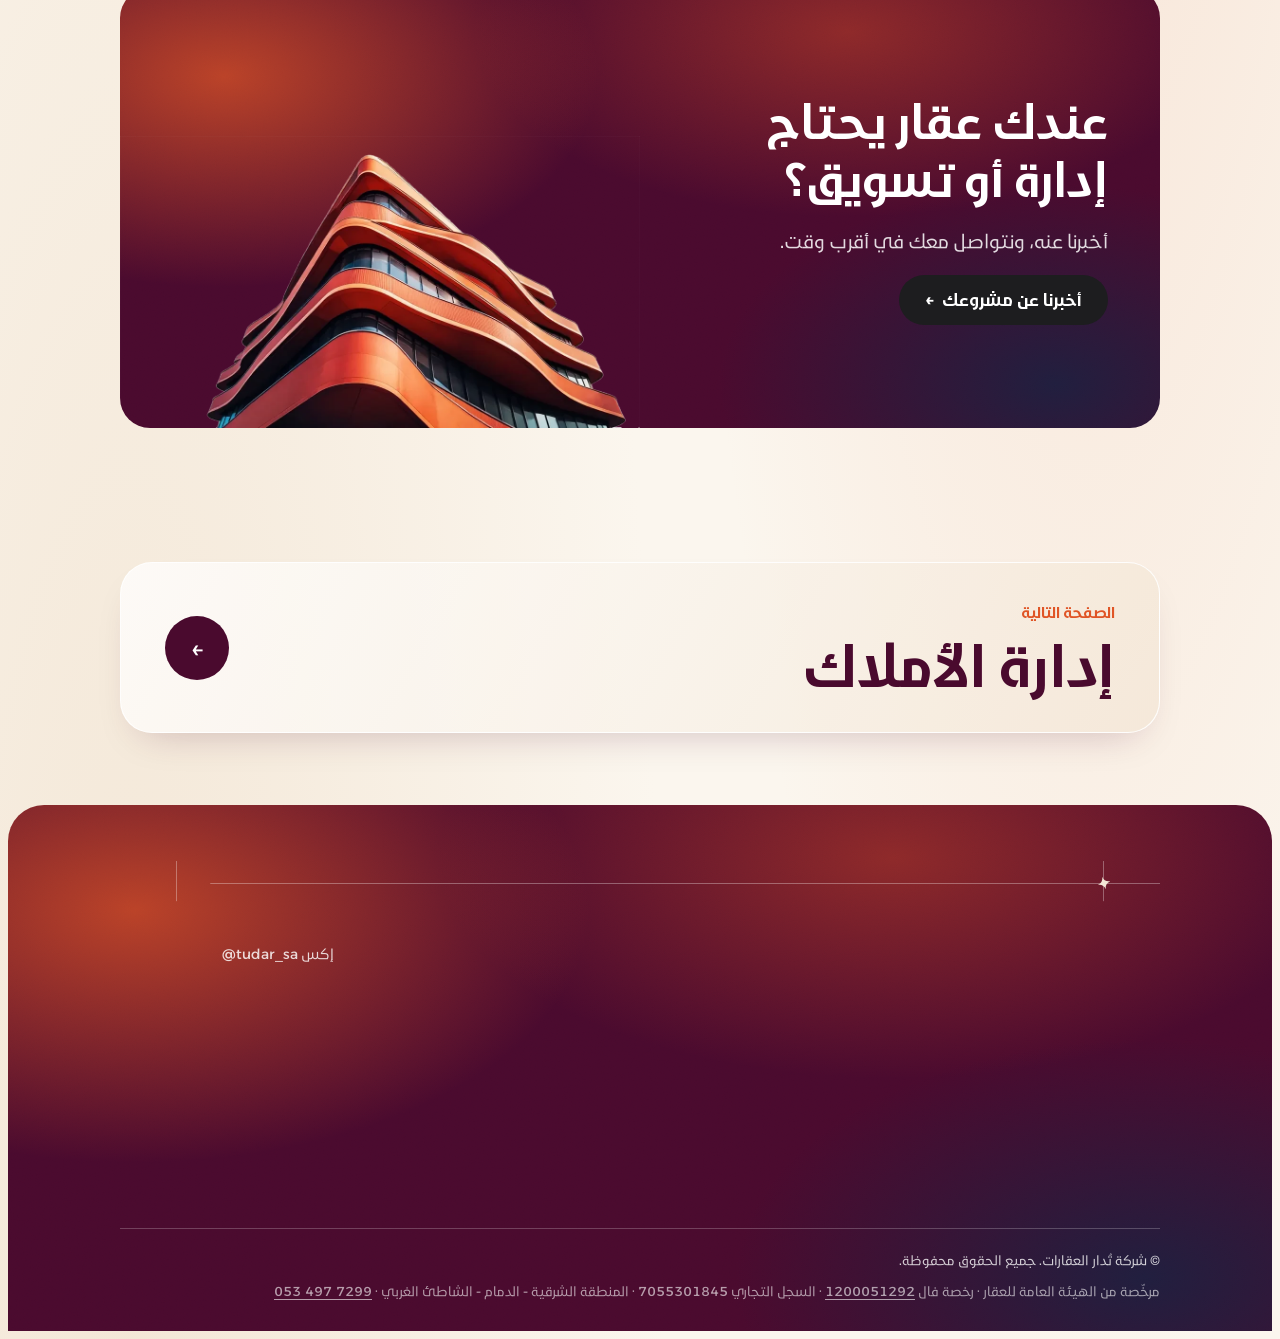
==== commit f62638da: "تحديث العروض من عقار" ====
--- a/index.html
+++ b/index.html
@@ -234,7 +234,7 @@
 <script src="assets/js/core/brand.js" defer></script>
 <script src="assets/js/core/leads.js" defer></script>
 <script src="assets/js/core/facade.js" defer></script>
-<script src="data/listings.js?v=mx03ohpj" defer></script>
+<script src="data/listings.js?v=mx0nb9r6" defer></script>
 <script src="assets/js/data/live-listings.js" defer></script>
 <script src="assets/js/data/images.js" defer></script>
 <script src="assets/js/data/projects.js" defer></script>
